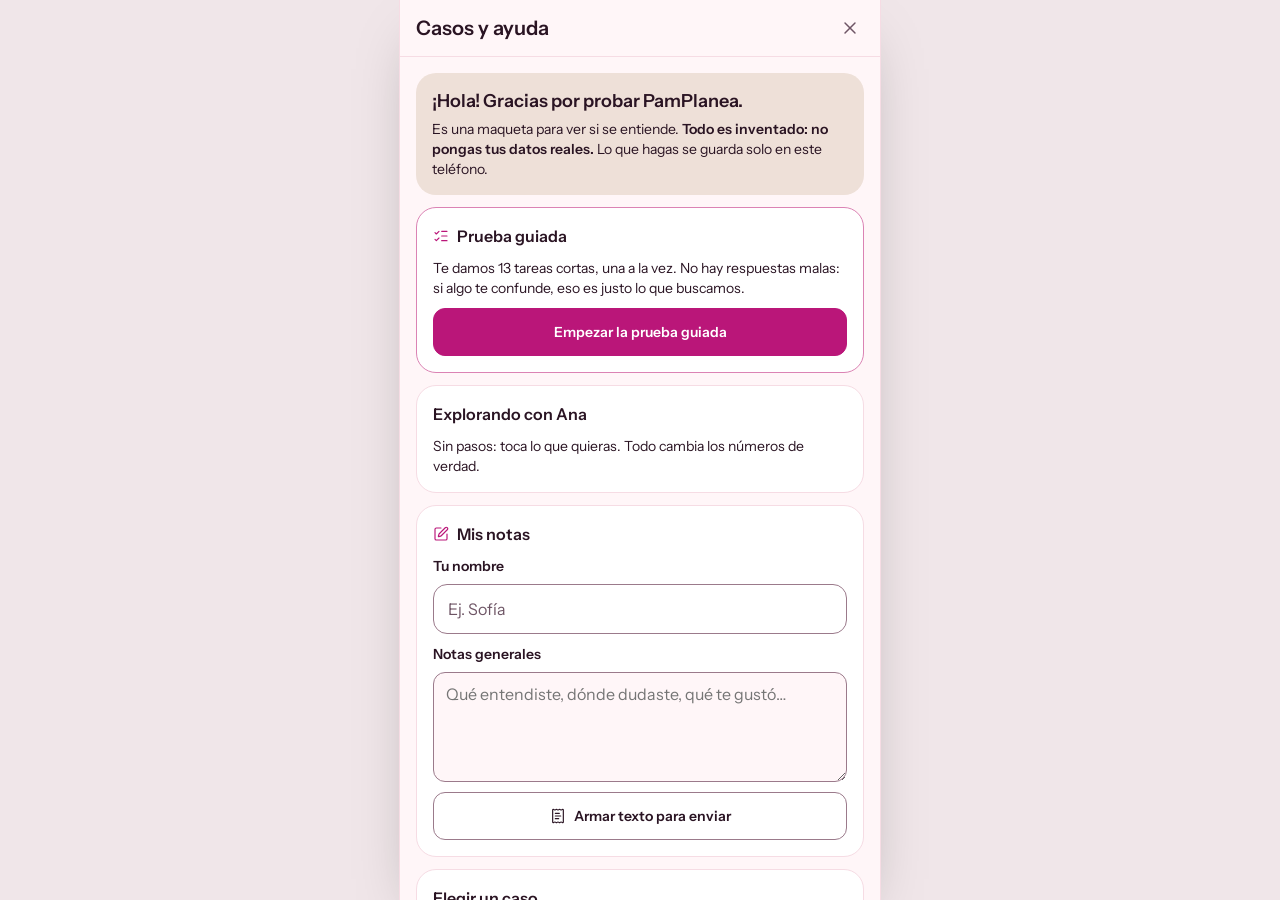
==== telefono.html @ 1e70cd97 "feat: installable PWA with offline cache and update notice - Manifest (relative start_url/scope for " ====
<!doctype html>
<html lang="es" data-palette="serena" data-mode="light">
    <head>
        <meta charset="utf-8" />
        <meta name="viewport" content="width=device-width, initial-scale=1, viewport-fit=cover, interactive-widget=resizes-content" />
        <meta name="color-scheme" content="light dark" />
        <meta name="robots" content="noindex" />
        <title>PamPlanea · prototipo v2</title>
        <link rel="icon" href="recursos/icono.svg" type="image/svg+xml" />
        <script>
            // App instalable (PWA) solo servida por http(s): por file:// el navegador bloquea el manifest.
            if (/^https?:$/.test(location.protocol)) document.head.appendChild(Object.assign(document.createElement('link'), { rel: 'manifest', href: 'manifest.webmanifest' }));
        </script>
        <meta name="theme-color" content="#f7e9e4" />
        <link rel="apple-touch-icon" href="recursos/iconos/apple-touch-icon-180.png" />
        <meta name="apple-mobile-web-app-capable" content="yes" />
        <meta name="mobile-web-app-capable" content="yes" />
        <meta name="apple-mobile-web-app-title" content="PamPlanea" />
        <meta name="apple-mobile-web-app-status-bar-style" content="default" />
        <link rel="stylesheet" href="recursos/fuentes.css" />
        <link rel="stylesheet" href="recursos/tokens.css" />
        <link rel="stylesheet" href="prototipo.css" />
    </head>
    <body>
        <div id="app" class="app">
            <div class="sb" aria-hidden="true">
                <span class="sb-hora">9:41</span>
                <span class="sb-isla"></span>
                <span class="sb-ico">
                    <svg width="18" height="12" viewBox="0 0 18 12"><rect x="0" y="8" width="3" height="4" rx="1" /><rect x="5" y="5.5" width="3" height="6.5" rx="1" /><rect x="10" y="3" width="3" height="9" rx="1" /><rect x="15" y="0" width="3" height="12" rx="1" /></svg>
                    <svg width="16" height="12" viewBox="0 0 16 12"><path d="M8 2.2c2.3 0 4.4.9 6 2.4l1.2-1.3C13.3 1.5 10.8.4 8 .4S2.7 1.5.8 3.3L2 4.6c1.6-1.5 3.7-2.4 6-2.4Zm0 3.6c1.3 0 2.5.5 3.4 1.3l1.2-1.3C11.4 4.7 9.8 4 8 4s-3.4.7-4.6 1.8l1.2 1.3C5.5 6.3 6.7 5.8 8 5.8Zm0 3.5c-.6 0-1.1.2-1.5.6L8 11.6l1.5-1.7c-.4-.4-.9-.6-1.5-.6Z" /></svg>
                    <svg width="27" height="13" viewBox="0 0 27 13"><rect x=".5" y=".5" width="22" height="12" rx="3.5" fill="none" stroke="currentColor" opacity=".4" /><rect x="2" y="2" width="17" height="9" rx="2" /><path d="M24 4.5v4c.8-.3 1.4-1.1 1.4-2s-.6-1.7-1.4-2Z" opacity=".4" /></svg>
                </span>
            </div>
            <div id="aviso-proto" class="aviso-proto" role="note">Prototipo de prueba · no pongas tus datos reales</div>
            <div id="tarea-bar" class="tarea-bar" hidden></div>
            <main id="vista" class="vista"><div id="pantalla"></div></main>
            <nav id="nav" class="nav" aria-label="Principal"></nav>
            <div id="capa-banner" class="capa-banner"></div>
            <div id="capa-hoja"></div>
            <div id="capa-toast" class="capa-toast" role="status" aria-live="polite"></div>
            <div id="capa-ayuda" class="capa-ayuda"></div>
            <div class="home-ind" aria-hidden="true"></div>
        </div>
        <script src="recursos/arte.js"></script>
        <script src="datos.js"></script>
        <script src="motor.js"></script>
        <script src="app.js"></script>
        <script src="hojas.js"></script>
        <script src="casos.js"></script>
        <script src="arranque.js"></script>
        <script src="ayuda.js"></script>
    </body>
</html>
---- recursos/fuentes.css ----
/* Instrument Sans (SIL OFL 1.1). Incrustada en base64 para abrir con doble clic. */
@font-face{font-family:'Instrument Sans';font-style:normal;font-weight:400;font-display:block;src:url([data-uri]) format('woff2')}
@font-face{font-family:'Instrument Sans';font-style:normal;font-weight:500;font-display:block;src:url([data-uri]) format('woff2')}
@font-face{font-family:'Instrument Sans';font-style:normal;font-weight:600;font-display:block;src:url([data-uri]) format('woff2')}
---- recursos/tokens.css ----
/* Copiado de resources/css/app.css (solo lectura) por herramientas/generar-recursos.mjs. */
:root {
    --font-sans:
        Instrument Sans, ui-sans-serif, system-ui, sans-serif,
        'Apple Color Emoji', 'Segoe UI Emoji', 'Segoe UI Symbol',
        'Noto Color Emoji';

    --color-brand: #ba1679;
    --color-primary: #ba1679;
    --color-focus: #ba1679;
    --color-control-border: #9b7a8b;
    --color-primary-fg: #ffffff;
    --color-button-primary-hover: #9f1268;
    --color-button-primary-active: #860f57;
    --color-button-danger-hover: #a91f28;
    --color-button-danger-active: #8e1a22;
    --color-button-danger-fg: #ffffff;
    --color-accent: #ff8a5c;
    --color-surface: #fff6f8;
    --color-surface-2: #ffffff;
    --color-text: #2a1423;
    --color-text-muted: #6e5565;
    --color-border: #f6dce4;
    --color-success: #0b7748;
    --color-danger: #c5242f;

    /* Fixed type scale 32/24/20/16/14/12 (03 §17.3). */
    
    
    --radius-card: 1.25rem;
}
:root {
    color-scheme: light;

    /* The cover of a savings fund (03 §19.7.1): its three colours, its text and the
       eight tones of its drawing. Every one of them holds the text at 4.5:1 or more. */
    --cover-1: #ffd3b8;
    --cover-2: #ffb3c7;
    --cover-3: #f7a8e0;
    --cover-fg: #2a1423;
    --cover-far: #ffdde8;
    --cover-mid: #ff9dbd;
    --cover-near: #f2709f;
    --cover-ink: #e0568f;
    --cover-disc: #fff3c4;
    --cover-acc: #ff8a5c;
    --cover-acc2: #c9a0f5;
    --cover-lite: #ffffff;

    /* The cover of Inicio (03 §19.7.2): its three colours, its text and the four tones
       of its pattern. Every one of them holds white text at 4.5:1 or more. */
    --home-1: #8e0e66;
    --home-2: #b4157a;
    --home-3: #c02a5a;
    --home-fg: #ffffff;
    --home-far: #c9367e;
    --home-mid: #7a0c58;
    --home-near: #5e0a47;
    --home-lite: #cc3a5e;
    --art-main: #ba1679;
    --art-deep: #9f1268;
    --art-soft: #f1d0e4;
    --art-wash: #ffe9f1;
    --art-acc: #ff8a5c;
    --art-acc2: #b892f0;
    --art-lite: #ffffff;

    --app-motion-ease: cubic-bezier(0.2, 0.75, 0.25, 1);
    --app-shadow-card:
        0 1px 2px color-mix(in srgb, var(--color-text) 4%, transparent),
        0 10px 24px -18px color-mix(in srgb, var(--color-text) 18%, transparent);
    --app-shadow-overlay: 0 16px 48px -12px
        color-mix(in srgb, var(--color-text) 22%, transparent);
    --app-tint-active: color-mix(
        in srgb,
        var(--color-primary) 12%,
        var(--color-surface)
    );
    /* The one fill of a disabled button, whatever its variant (03 §11.1). */
    --app-button-disabled: color-mix(
        in srgb,
        var(--color-text) 12%,
        var(--color-surface-2)
    );

    /* Own palette for a card's colour (03 §18.1): no brand hues, no green or red. */
    --card-1: #7a4b6e;
    --card-2: #2b6470;
    --card-3: #4b4f8c;
    --card-4: #7a5a1c;
    --card-5: #4a5058;
    --card-6: #7b4f35;
    --card-fg: #ffffff;

    /* Category tones (03 §19.7, rules 7 and 8), the same in Serena and Ancla: one value for
       text and stroke over the tint, one for fills (dot, bar, chart). Light. */
    --tone-share: 16%;
    --tone-ambar: #92400e;
    --tone-ambar-fill: #d67506;
    --tone-naranja: #9a3412;
    --tone-naranja-fill: #ea580c;
    --tone-mostaza: #854d0e;
    --tone-mostaza-fill: #a16207;
    --tone-cian: #155e75;
    --tone-cian-fill: #0891b2;
    --tone-celeste: #0369a1;
    --tone-celeste-fill: #0284c7;
    --tone-azul: #1d4ed8;
    --tone-azul-fill: #2563eb;
    --tone-indigo: #4338ca;
    --tone-indigo-fill: #4f46e5;
    --tone-violeta: #6d28d9;
    --tone-violeta-fill: #7c3aed;
    --tone-fucsia: #a21caf;
    --tone-fucsia-fill: #c026d3;
    --tone-rosa: #ba185b;
    --tone-rosa-fill: #db2777;
    --tone-cafe: #6b3410;
    --tone-cafe-fill: #92400e;
    --tone-pizarra: #475569;
    --tone-pizarra-fill: #64748b;
}

:root[data-palette='ancla'] {
    /* The cover of a savings fund. */
    --cover-1: #bfd8ff;
    --cover-2: #b5e6f5;
    --cover-3: #c9d4ff;
    --cover-fg: #0d1b33;
    --cover-far: #dcebff;
    --cover-mid: #7fb2fa;
    --cover-near: #5b95f0;
    --cover-ink: #4c86e8;
    --cover-disc: #fff3c4;
    --cover-acc: #2cc5de;
    --cover-acc2: #ffb48a;
    --cover-lite: #ffffff;
    /* The cover of Inicio. */
    --home-1: #1a3bc2;
    --home-2: #1e54d4;
    --home-3: #0b6788;
    --home-fg: #ffffff;
    --home-far: #2a6fd6;
    --home-mid: #14309e;
    --home-near: #0f2478;
    --home-lite: #0e7c96;
    --art-main: #1f55e0;
    --art-deep: #1946bd;
    --art-soft: #d2ddf9;
    --art-wash: #e6efff;
    --art-acc: #06b6d4;
    --art-acc2: #ff9e6b;
    --art-lite: #ffffff;
    --color-brand: #1f55e0;
    --color-primary: #1f55e0;
    --color-focus: #1f55e0;
    --color-control-border: #71829e;
    --color-primary-fg: #ffffff;
    --color-button-primary-hover: #1946bd;
    --color-button-primary-active: #153b9f;
    --color-button-danger-hover: #a91f28;
    --color-button-danger-active: #8e1a22;
    --color-accent: #06b6d4;
    --color-surface: #f3f7fe;
    --color-surface-2: #ffffff;
    --color-text: #0d1b33;
    --color-text-muted: #4a5a75;
    --color-border: #d9e4f5;
    --color-success: #0b7748;
    --color-danger: #c5242f;
    --color-button-danger-fg: #ffffff;
}

:root[data-mode='dark'] {
    color-scheme: dark;

    --color-primary-fg: #2b0a1c;
    --color-surface: #170e14;
    --color-surface-2: #22151d;
    --color-text: #fbeff4;
    --color-text-muted: #cdb4c2;
    --color-control-border: #9a7c8c;
    --color-border: #3b2733;
    --color-success: #4ade94;
    --color-danger: #ff8b85;
    --color-button-danger-hover: #f3a39d;
    --color-button-danger-active: #f7b4af;
    --color-button-danger-fg: #2b0a1c;

    --card-1: #d3a0c4;
    --card-2: #7fbac6;
    --card-3: #a6a9e0;
    --card-4: #d4ae6a;
    --card-5: #aeb4bb;
    --card-6: #d2a081;
    --card-fg: #15171a;

    /* Category tones (03 §19.7, rules 7 and 8), the same in Serena and Ancla: one value for
       text and stroke over the tint, one for fills (dot, bar, chart). Dark. */
    --tone-share: 24%;
    --tone-ambar: #fcd34d;
    --tone-ambar-fill: #fbbf24;
    --tone-naranja: #fdba74;
    --tone-naranja-fill: #fb923c;
    --tone-mostaza: #fde047;
    --tone-mostaza-fill: #facc15;
    --tone-cian: #67e8f9;
    --tone-cian-fill: #22d3ee;
    --tone-celeste: #7dd3fc;
    --tone-celeste-fill: #38bdf8;
    --tone-azul: #93c5fd;
    --tone-azul-fill: #60a5fa;
    --tone-indigo: #a5b4fc;
    --tone-indigo-fill: #818cf8;
    --tone-violeta: #c4b5fd;
    --tone-violeta-fill: #a78bfa;
    --tone-fucsia: #f0abfc;
    --tone-fucsia-fill: #e879f9;
    --tone-rosa: #f9a8d4;
    --tone-rosa-fill: #f472b6;
    --tone-cafe: #e0b98f;
    --tone-cafe-fill: #d4a373;
    --tone-pizarra: #cbd5e1;
    --tone-pizarra-fill: #94a3b8;
}

:root[data-palette='serena'][data-mode='dark'] {
    /* The cover of a savings fund. */
    --cover-1: #6b2a3f;
    --cover-2: #7a2f5c;
    --cover-3: #5b2a6e;
    --cover-fg: #ffffff;
    --cover-far: #a63c78;
    --cover-mid: #5e1d52;
    --cover-near: #3d123a;
    --cover-ink: #260b24;
    --cover-disc: #cc3d6b;
    --cover-acc: #c2410c;
    --cover-acc2: #7a3fc0;
    --cover-lite: #be4a80;
    /* The cover of Inicio. */
    --home-1: #7a0f5a;
    --home-2: #a3176d;
    --home-3: #a82c56;
    --home-fg: #ffffff;
    --home-far: #bf3478;
    --home-mid: #650c4b;
    --home-near: #4a0937;
    --home-lite: #c43a5e;
    --art-main: #ff7db8;
    --art-deep: #ab557d;
    --art-soft: #64344c;
    --art-wash: #2e1826;
    --art-acc: #ffa27a;
    --art-acc2: #b79cf2;
    --art-lite: #22151d;
    --color-brand: #ff7db8;
    --color-primary: #ff7db8;
    --color-focus: #ff7db8;
    --color-button-primary-hover: #ff9bc8;
    --color-button-primary-active: #ffb1d4;
    --color-accent: #ffa27a;
    --color-control-border: #9a7c8c;
    --color-primary-fg: #2b0a1c;
    --color-button-danger-hover: #ffa09b;
    --color-button-danger-active: #ffb5b1;
    --color-button-danger-fg: #2b0a1c;
    --color-surface: #170e14;
    --color-surface-2: #22151d;
    --color-text: #fbeff4;
    --color-text-muted: #cdb4c2;
    --color-border: #3b2733;
    --color-success: #4ade94;
    --color-danger: #ff8b85;
}

:root[data-palette='ancla'][data-mode='dark'] {
    /* The cover of a savings fund. */
    --cover-1: #1f3a7a;
    --cover-2: #1b5273;
    --cover-3: #2b3585;
    --cover-fg: #ffffff;
    --cover-far: #2f58b8;
    --cover-mid: #16306e;
    --cover-near: #0f2152;
    --cover-ink: #0a1638;
    --cover-disc: #2a74cc;
    --cover-acc: #0e7c96;
    --cover-acc2: #b4530f;
    --cover-lite: #3672c8;
    /* The cover of Inicio. */
    --home-1: #142e99;
    --home-2: #1a4ab8;
    --home-3: #0a5f7d;
    --home-fg: #ffffff;
    --home-far: #2a66c4;
    --home-mid: #10267f;
    --home-near: #0b1a5c;
    --home-lite: #0c708a;
    --art-main: #7aa5ff;
    --art-deep: #5371ae;
    --art-soft: #32446a;
    --art-wash: #141f38;
    --art-acc: #4dd8ee;
    --art-acc2: #ffb48a;
    --art-lite: #131b2a;
    --color-brand: #7aa5ff;
    --color-primary: #7aa5ff;
    --color-focus: #7aa5ff;
    --color-button-primary-hover: #9bbbff;
    --color-button-primary-active: #b1caff;
    --color-accent: #4dd8ee;
    --color-control-border: #7386a6;
    --color-primary-fg: #081433;
    --color-button-danger-hover: #ffa09b;
    --color-button-danger-active: #ffb5b1;
    --color-button-danger-fg: #081433;
    --color-surface: #0b111d;
    --color-surface-2: #131b2a;
    --color-text: #eef3fc;
    --color-text-muted: #aebbd0;
    --color-border: #25324a;
    --color-success: #4ade94;
    --color-danger: #ff8b85;
}

/* Reglas de componentes reales de la app que este prototipo reutiliza. */
.app-button:disabled:not(.app-color-button, .app-button--card),
.app-button[aria-disabled='true'],
.app-ghost-button:disabled,
.app-ghost-button[aria-disabled='true'],
.app-menu [aria-disabled='true'] .app-menu-action,
fieldset:disabled .app-segment {
    --button-bg: var(--app-button-disabled) !important;
    --button-fg: var(--color-text-muted) !important;
    --button-border: var(--app-button-disabled) !important;

    background-color: var(--button-bg) !important;
    color: var(--button-fg) !important;
    border-color: var(--button-border) !important;
    box-shadow: none;
    cursor: not-allowed;
    opacity: 1 !important;
}

.app-card > .transaction-list-item:first-child {
    border-top-left-radius: calc(var(--radius-card) - 1px);
    border-top-right-radius: calc(var(--radius-card) - 1px);
}

.app-card > .transaction-list-item:last-child {
    border-bottom-right-radius: calc(var(--radius-card) - 1px);
    border-bottom-left-radius: calc(var(--radius-card) - 1px);
}

.app-ghost-button {
    display: inline-flex;
    min-width: 44px;
    min-height: 44px;
    align-items: center;
    justify-content: center;
    border-radius: var(--radius-xl);
    background-color: transparent;
    color: var(--color-text-muted);
}

.app-ghost-button:hover:not(:disabled),
.app-ghost-button[aria-pressed='true'],
.app-shell-account[aria-expanded='true'] {
    background-color: color-mix(in srgb, var(--color-text) 7%, transparent);
    color: var(--color-text);
}

.app-ghost-button:active:not(:disabled) {
    background-color: color-mix(in srgb, var(--color-text) 11%, transparent);
}

.app-ghost-button--danger,
.app-ghost-button--danger:hover:not(:disabled) {
    color: var(--color-danger);
}

.app-ghost-button--accent,
.app-ghost-button--accent:hover:not(:disabled) {
    color: var(--color-primary);
}

.app-card {
    border: 1px solid var(--color-border);
    border-radius: var(--radius-card);
    background-color: var(--color-surface-2);
    box-shadow: var(--app-shadow-card);
}

.transactions-day > .app-card {
    overflow: hidden;
}

.app-tabs {
    display: grid;
    grid-template-columns: repeat(2, minmax(0, 1fr));
    gap: 4px;
    border-radius: 1rem;
    background-color: color-mix(in srgb, var(--color-text) 6%, transparent);
    padding: 4px;
}

@media (width >= 640px) {
    .app-tabs {
        display: inline-grid;
    }
}

.app-tab {
    display: inline-flex;
    min-height: 44px;
    align-items: center;
    justify-content: center;
    gap: 0.5rem;
    border-radius: var(--radius-xl);
    padding-inline: 1rem;
    color: var(--color-text-muted);
    font-size: 0.875rem;
    font-weight: 500;
    line-height: 1.25rem;
}

.app-tab[aria-selected='true'],
.app-tab[aria-pressed='true'] {
    background-color: var(--color-surface-2);
    box-shadow: inset 0 0 0 1px var(--color-control-border);
    color: var(--color-text);
    font-weight: 600;
}

.app-tab-count {
    font-size: 0.75rem;
    font-variant-numeric: tabular-nums;
    font-weight: 500;
}

:where(
    .app-button:not(.app-button--card),
    .app-ghost-button,
    .app-choice,
    .app-dialog-close,
    .app-menu-action,
    .app-shell-nav-link,
    .app-shell-mobile-link,
    .app-shell-mobile-register,
    .theme-palette-choice,
    .theme-mode-choice
) {
    touch-action: manipulation;
    
    transition:
        transform 180ms var(--app-motion-ease),
        opacity 180ms var(--app-motion-ease);
}

:where(
        .app-button:not(.app-button--card),
        .app-ghost-button,
        .app-choice,
        .app-dialog-close,
        .app-menu-action,
        .app-shell-nav-link,
        .app-shell-mobile-link,
        .app-shell-mobile-register,
        .theme-palette-choice,
        .theme-mode-choice
    ):active:not(:disabled) {
    transform: scale(0.97);
}

@media (prefers-reduced-motion: reduce) {
    .app-shell-sidebar::before,
    .app-shell-label,
    .app-shell-active-indicator,
    .app-shell-mobile-nav,
    .app-shell-mobile-indicator,
    .app-overlay-motion,
    .app-dialog,
    .app-dialog-mask,
    .app-shell-more-mask,
    .app-menu,
    .app-shell-more,
    .app-form-popover,
    .transaction-list-item,
    :where(
        .app-button:not(.app-button--card),
        .app-ghost-button,
        .app-choice,
        .app-dialog-close,
        .app-menu-action,
        .app-shell-nav-link,
        .app-shell-mobile-link,
        .app-shell-mobile-register,
        .theme-palette-choice,
        .theme-mode-choice
    ) {
        transition: none !important;
        animation: none !important;
    }
    :where(
        .app-button:not(.app-button--card),
        .app-ghost-button,
        .app-choice,
        .app-dialog-close,
        .app-menu-action,
        .app-shell-nav-link,
        .app-shell-mobile-link,
        .app-shell-mobile-register,
        .theme-palette-choice,
        .theme-mode-choice
    ):is(:hover, :active),
    .transaction-list-item {
        transform: none !important;
    }
    .app-dialog,
    .app-menu,
    .app-shell-more,
    .app-form-popover {
        transform: none !important;
        opacity: 1 !important;
    }
}

.app-header-action,
.app-main-action {
    min-height: 48px;
}

@media (prefers-reduced-motion: no-preference) {
    .app-save-check {
        animation: app-save-check 200ms var(--app-motion-ease) both;
    }
}

@keyframes app-save-check {
    from {
        opacity: 0;
        transform: scale(0.6);
    }
    to {
        opacity: 1;
        transform: none;
    }
}

.app-illustration {
    display: block;
    flex-shrink: 0;
    width: 10rem;
    height: 7.5rem;
}

.app-illustration--large {
    width: 12.5rem;
    height: 9.375rem;
}

.app-illustration--small {
    width: 7.5rem;
    height: 5.625rem;
}

.app-illustration--mini {
    width: 4.5rem;
    height: 3.375rem;
}

@media (width >= 768px) {
    .app-illustration {
        width: 12.5rem;
        height: 9.375rem;
    }
    .app-illustration--large {
        width: 15rem;
        height: 11.25rem;
    }
    .app-illustration--small {
        width: 10rem;
        height: 7.5rem;
    }
    .app-illustration--mini {
        width: 6rem;
        height: 4.5rem;
    }
}

@media (height < 640px) {
    
    .app-illustration,
    .app-illustration--large,
    .app-illustration--small {
        width: 7.5rem;
        height: 5.625rem;
    }
    
    .app-empty-state[role='alert'] .app-illustration {
        display: none;
    }
    .app-illustration--mini {
        width: 4.5rem;
        height: 3.375rem;
    }
}

@media (width < 768px) {
    .app-empty-state:has(> [data-illustration='cuentas']),
    .app-empty-state:has(> [data-illustration='ahorros']) {
        padding-block: 2rem;
    }
    .app-empty-state .app-illustration[data-illustration='cuentas'],
    .app-empty-state .app-illustration[data-illustration='ahorros'] {
        width: 6rem;
        height: 4.5rem;
    }
}

.app-illustration [data-art-motion] {
    transform-box: fill-box;
    transform-origin: center;
}

@media (prefers-reduced-motion: no-preference) {
    .app-illustration--entering [data-art-motion='rise'] {
        animation: app-art-rise 1.4s var(--app-motion-ease) both;
    }
    .app-illustration--entering [data-art-motion='pop'] {
        animation: app-art-pop 0.5s var(--app-motion-ease) 1.1s both;
    }
    .app-illustration--entering [data-art-motion='drop'] {
        animation: app-art-drop 0.9s cubic-bezier(0.4, 0, 0.7, 0.4) 0.5s both;
    }
}

.app-home-pattern {
    position: relative;
    isolation: isolate;
    overflow: hidden;
    background: linear-gradient(
        120deg,
        var(--home-1),
        var(--home-2) 55%,
        var(--home-3)
    );
    color: var(--home-fg);
}

.app-home-pattern-art {
    position: absolute;
    inset: 0;
    z-index: -1;
    width: 100%;
    height: 100%;
    pointer-events: none;
}

.app-home-pattern [data-home-tone='far'] {
    --home-tone: var(--home-far);
}

.app-home-pattern [data-home-tone='mid'] {
    --home-tone: var(--home-mid);
}

.app-home-pattern [data-home-tone='near'] {
    --home-tone: var(--home-near);
}

.app-home-pattern [data-home-tone='lite'] {
    --home-tone: var(--home-lite);
}

.app-home-pattern [data-home-tone] {
    fill: var(--home-tone);
}

.app-home-pattern path[data-home-tone] {
    fill: none;
    stroke: var(--home-tone);
    stroke-width: 3;
    stroke-linecap: round;
}

@media (prefers-reduced-motion: no-preference) {
    .app-enter {
        animation: app-enter 280ms var(--app-motion-ease)
            var(--app-enter-delay, 0ms) both;
    }
    .app-goal-bar--entering {
        animation: app-goal-grow 600ms var(--app-motion-ease) both;
    }
}

.app-goal-bar {
    transform-origin: left center;
}

@keyframes app-enter {
    from {
        opacity: 0;
        transform: translateY(8px);
    }

    to {
        opacity: 1;
        transform: none;
    }
}

@keyframes app-goal-grow {
    from {
        transform: scaleX(0);
    }

    to {
        transform: none;
    }
}

@media (prefers-reduced-motion: no-preference) {
    .app-home-pattern-art--entering {
        animation: app-home-pattern-in 280ms var(--app-motion-ease) both;
    }
}

@keyframes app-home-pattern-in {
    from {
        opacity: 0;
        transform: translateY(8px);
    }

    to {
        opacity: 1;
        transform: none;
    }
}

.app-home-pattern .app-home-pattern-muted {
    color: var(--home-fg);
}

.app-home-pattern-action,
.app-cover-action {
    position: absolute;
    top: 0.5rem;
    right: 0.5rem;
    display: inline-flex;
    width: 2.75rem;
    height: 2.75rem;
    align-items: center;
    justify-content: center;
    border-radius: var(--radius-xl);
    color: var(--home-fg);
}

.app-home-pattern-action:hover {
    background-color: color-mix(in srgb, var(--home-fg) 14%, transparent);
}

.app-cover-action {
    color: var(--cover-fg);
}

.app-cover-action:hover {
    background-color: color-mix(in srgb, var(--cover-fg) 14%, transparent);
}

.app-home-pattern :focus-visible {
    outline-color: var(--home-fg);
}

.app-cover {
    position: relative;
    isolation: isolate;
    overflow: hidden;
    background: linear-gradient(
        120deg,
        var(--cover-1),
        var(--cover-2) 55%,
        var(--cover-3)
    );
    color: var(--cover-fg);
}

.app-cover-art {
    position: absolute;
    inset: 0;
    z-index: -1;
    width: 100%;
    height: 100%;
    pointer-events: none;
}

.app-cover-art [data-cover-motion] {
    transform-box: fill-box;
    transform-origin: center;
}

.app-cover-art [data-cover-motion='swing'] {
    transform-origin: center top;
}

.app-cover-art [data-cover-motion='grow'] {
    transform-origin: center bottom;
}

@media (prefers-reduced-motion: no-preference) {
    .app-cover-art--entering [data-cover-motion='rise'] {
        animation: app-cover-rise 1.4s var(--app-motion-ease) both;
    }
    .app-cover-art--entering [data-cover-motion='drift'] {
        animation: app-cover-drift 2.2s var(--app-motion-ease) 0.2s both;
    }
    .app-cover-art--entering [data-cover-motion='pop'] {
        animation: app-cover-pop 0.5s var(--app-motion-ease) 1.1s both;
    }
    .app-cover-art--entering [data-cover-motion='drop'] {
        animation: app-cover-drop 0.9s cubic-bezier(0.4, 0, 0.7, 0.4) 0.5s both;
    }
    .app-cover-art--entering [data-cover-motion='fly'] {
        animation: app-cover-fly 2.4s var(--app-motion-ease) both;
    }
    .app-cover-art--entering [data-cover-motion='drive'] {
        animation: app-cover-drive 2s var(--app-motion-ease) both;
    }
    .app-cover-art--entering [data-cover-motion='float'] {
        animation: app-cover-float 1.8s var(--app-motion-ease) both;
    }
    .app-cover-art--entering [data-cover-motion='swing'] {
        animation: app-cover-swing 1.6s var(--app-motion-ease) both;
    }
    .app-cover-art--entering [data-cover-motion='grow'] {
        animation: app-cover-grow 1.4s var(--app-motion-ease) both;
    }
}

@keyframes app-cover-rise {
    from {
        opacity: 0;
        transform: translateY(18px);
    }

    to {
        opacity: 1;
        transform: none;
    }
}

@keyframes app-cover-drift {
    from {
        opacity: 0;
        transform: translateX(-28px);
    }

    to {
        opacity: 1;
        transform: none;
    }
}

@keyframes app-cover-pop {
    from {
        opacity: 0;
        transform: scale(0.6);
    }

    to {
        opacity: 1;
        transform: none;
    }
}

@keyframes app-cover-drop {
    from {
        opacity: 0;
        transform: translateY(-24px);
    }

    to {
        opacity: 1;
        transform: none;
    }
}

@keyframes app-cover-fly {
    from {
        opacity: 0;
        transform: translate(-64px, 16px);
    }

    to {
        opacity: 1;
        transform: none;
    }
}

@keyframes app-cover-drive {
    from {
        transform: translateX(-46px);
    }

    to {
        transform: none;
    }
}

@keyframes app-cover-float {
    from {
        transform: translateY(10px);
    }

    to {
        transform: none;
    }
}

@keyframes app-cover-swing {
    from {
        transform: rotate(-7deg);
    }

    to {
        transform: none;
    }
}

@keyframes app-cover-grow {
    from {
        transform: scale(0.5);
    }

    to {
        transform: none;
    }
}

.app-cover .app-cover-muted {
    color: var(--cover-fg);
}

.app-cover :focus-visible {
    outline-color: var(--cover-fg);
}

.app-cover--crop {
    width: 4rem;
    height: 4rem;
    flex-shrink: 0;
    border-radius: 0.875rem;
    background: linear-gradient(
        135deg,
        var(--cover-1),
        var(--cover-2) 55%,
        var(--cover-3)
    );
}

.app-cover--crop.app-cover--small {
    width: 3rem;
    height: 3rem;
    border-radius: 0.75rem;
}

.app-cover--crop.app-cover--tiny {
    width: 2rem;
    height: 2rem;
    border-radius: 0.5rem;
}

.savings-place > .app-cover-action {
    z-index: 1;
}

.app-cover--place {
    border-radius: 0.875rem;
    background: none;
}

.account-main-actions .app-main-action {
    padding-block: 0;
    padding-inline: 1rem;
    font-size: var(--text-sm);
    line-height: var(--text-sm--line-height);
}

@media (width < 640px) {
    .account-main-actions .app-main-action:not(.bg-primary) {
        padding-inline: 0.75rem;
    }
}

.account-place-summary .app-ghost-button--accent,
.account-place-summary .app-ghost-button--accent:hover:not(:disabled) {
    color: var(--cover-fg);
}
---- prototipo.css ----
/* Producto v2 · prototipo de teléfono. Usa los tokens reales de PamPlanea (recursos/tokens.css):
   Serena/Ancla en claro y oscuro, Instrument Sans, tonos de portada. Áreas táctiles de 44 px y
   48 px en las acciones principales; foco visible; sin movimiento con «reducir movimiento». */

/* ------------------------------------------------------------------ base */
*,
*::before,
*::after {
    box-sizing: border-box;
}
html {
    --safe-top: 47px;
    --safe-bottom: 34px;
    --nav-h: 80px;
    --radius-xl: 0.75rem;
    --p-hover: color-mix(in srgb, var(--color-text) 6%, transparent);
    height: 100%;
    background: var(--color-surface);
    color-scheme: light;
    font-family: var(--font-sans);
    -webkit-text-size-adjust: 100%;
}
html[data-mode='dark'] {
    color-scheme: dark;
}
body {
    height: 100%;
    margin: 0;
    overflow: hidden;
    background: var(--color-surface);
    color: var(--color-text);
    font-size: 16px;
    line-height: 24px;
    -webkit-tap-highlight-color: transparent;
}
button,
input {
    font: inherit;
    color: inherit;
}
button {
    margin: 0;
    padding: 0;
    border: 0;
    background: none;
    cursor: pointer;
    text-align: inherit;
}
button:disabled,
[aria-disabled='true'] {
    cursor: not-allowed;
}
h1,
h2,
h3,
p,
ul,
ol {
    margin: 0;
    padding: 0;
}
ul,
ol {
    list-style: none;
}
img,
svg {
    display: block;
}
:focus-visible {
    outline: 2px solid var(--color-focus);
    outline-offset: 2px;
}
[tabindex='-1']:focus {
    outline: none;
}
::selection {
    background: var(--color-primary);
    color: var(--color-primary-fg);
}
.sr-only {
    position: absolute;
    width: 1px;
    height: 1px;
    margin: -1px;
    padding: 0;
    overflow: hidden;
    clip: rect(0 0 0 0);
    white-space: nowrap;
    border: 0;
}
.ico {
    width: 20px;
    height: 20px;
    flex-shrink: 0;
}
.ico-s {
    width: 16px;
    height: 16px;
}
.ico-xs {
    width: 14px;
    height: 14px;
}
img.emo-img {
    display: inline-block;
    flex-shrink: 0;
    vertical-align: -0.2em;
}

/* ------------------------------------------------------------------ teléfono */
.app {
    position: relative;
    height: 100%;
    overflow: hidden;
    background: var(--color-surface);
}
.sb {
    position: absolute;
    inset: 0 0 auto;
    z-index: 40;
    display: flex;
    height: var(--safe-top);
    align-items: center;
    justify-content: space-between;
    padding: 4px 26px 0 36px;
    background: var(--color-surface);
    color: var(--color-text);
    font-size: 15px;
    font-weight: 600;
    letter-spacing: -0.01em;
}
.sb-isla {
    position: absolute;
    top: 11px;
    left: calc(50% - 61px);
    width: 122px;
    height: 34px;
    border-radius: 20px;
    background: #121012;
}
.sb-ico {
    display: flex;
    align-items: center;
    gap: 6px;
}
.sb-ico svg {
    fill: currentColor;
}
.vista {
    position: absolute;
    inset: var(--safe-top) 0 0;
    overflow-x: hidden;
    overflow-y: auto;
    overscroll-behavior: contain;
    scrollbar-width: none;
}
.vista::-webkit-scrollbar {
    display: none;
}
.home-ind {
    position: absolute;
    bottom: 8px;
    left: calc(50% - 67px);
    z-index: 200;
    width: 134px;
    height: 5px;
    border-radius: 3px;
    background: var(--color-text);
    pointer-events: none;
}

/* ------------------------------------------------------------------ barra inferior */
.nav {
    position: absolute;
    inset: auto 0 0;
    z-index: 30;
    display: grid;
    grid-template-columns: repeat(5, minmax(0, 1fr));
    height: calc(var(--nav-h) + var(--safe-bottom));
    padding: 8px 4px var(--safe-bottom);
    border-top: 1px solid var(--color-border);
    background: color-mix(in srgb, var(--color-surface-2) 82%, transparent);
    -webkit-backdrop-filter: saturate(1.6) blur(18px);
    backdrop-filter: saturate(1.6) blur(18px);
    transition:
        transform 200ms var(--app-motion-ease),
        opacity 0s,
        visibility 0s;
}
.nav[hidden] {
    display: none;
}
.app.con-hoja .nav {
    transform: translateY(calc(100% + 24px));
    opacity: 0;
    visibility: hidden;
    transition-delay: 0s, 200ms, 200ms;
}
.nav-l,
.nav-mas {
    display: flex;
    min-width: 0;
    min-height: 64px;
    flex-direction: column;
    align-items: center;
    justify-content: center;
    gap: 4px;
    border-radius: var(--radius-xl);
    color: var(--color-text-muted);
    font-size: 11px;
    font-weight: 500;
    line-height: 16px;
    letter-spacing: -0.01em;
    touch-action: manipulation;
}
.nav-l:hover {
    color: var(--color-text);
}
.nav-i {
    display: flex;
    width: 52px;
    height: 30px;
    align-items: center;
    justify-content: center;
    border-radius: 999px;
    transition: background-color 180ms var(--app-motion-ease);
}
.nav-l[aria-current='page'] {
    color: var(--color-text);
    font-weight: 600;
}
.nav-l[aria-current='page'] .nav-i {
    background: var(--app-tint-active);
    color: var(--color-primary);
}
.nav-l:active .nav-i,
.nav-mas:active .nav-circ {
    transform: scale(0.94);
}
.nav-mas {
    justify-content: flex-start;
    margin-top: -22px;
    color: var(--color-text);
    font-weight: 600;
}
.nav-circ {
    display: flex;
    width: 58px;
    height: 58px;
    align-items: center;
    justify-content: center;
    border-radius: 999px;
    background: var(--color-primary);
    color: var(--color-primary-fg);
    box-shadow: 0 6px 16px -6px color-mix(in srgb, var(--color-primary) 55%, transparent);
    transition: transform 180ms var(--app-motion-ease);
}
.nav-mas:hover .nav-circ {
    background: var(--color-button-primary-hover);
}
.nav-circ .ico {
    width: 26px;
    height: 26px;
    stroke-width: 2.25;
}

/* ------------------------------------------------------------------ página */
.pg {
    display: grid;
    gap: 16px;
    padding: 4px 16px calc(var(--nav-h) + var(--safe-bottom) + 24px);
}
.app.sin-nav .pg {
    padding-bottom: calc(var(--safe-bottom) + 24px);
}
.pg-head {
    display: grid;
    gap: 2px;
    padding-top: 8px;
}
.pg-head-row {
    display: flex;
    align-items: center;
    justify-content: space-between;
    gap: 8px;
}
.h1 {
    display: flex;
    align-items: center;
    gap: 8px;
    font-size: 24px;
    font-weight: 600;
    line-height: 32px;
    text-wrap: balance;
}
.sub {
    color: var(--color-text-muted);
    font-size: 14px;
    line-height: 20px;
}
.sub strong {
    color: var(--color-text);
}
.paso {
    display: flex;
    align-items: center;
    gap: 6px;
    color: var(--color-primary);
    font-size: 12px;
    font-weight: 600;
    line-height: 16px;
}
.atras {
    display: inline-flex;
    min-height: 44px;
    align-items: center;
    gap: 2px;
    justify-self: start;
    margin: -4px 0 0 -10px;
    padding: 0 12px 0 4px;
    border-radius: var(--radius-xl);
    color: var(--color-primary);
    font-size: 16px;
    font-weight: 500;
}
.atras:hover,
.link:hover,
.icon-btn:hover,
.hoja-x:hover {
    background: var(--p-hover);
}
.txt {
    font-size: 14px;
    line-height: 20px;
}
.txt--card {
    padding: 0 16px 12px;
}
.centro {
    justify-self: center;
    text-align: center;
}
.vacio {
    padding: 4px 16px 16px;
    color: var(--color-text-muted);
    font-size: 14px;
    line-height: 20px;
}
.vacio .link {
    margin-left: -8px;
}
.vacio--ilus {
    display: grid;
    justify-items: center;
    gap: 4px;
    text-align: center;
}
.vacio-art {
    width: 140px;
    height: 105px;
}
.ilus-centro {
    display: flex;
    justify-content: center;
}
.ilus-centro svg {
    width: 200px;
    height: 150px;
}
.pila {
    display: grid;
    gap: 8px;
}
.opcional {
    color: var(--color-text-muted);
    font-weight: 500;
}

/* ------------------------------------------------------------------ Hoy */
.hoy-head {
    display: flex;
    align-items: center;
    gap: 12px;
    padding-top: 8px;
}
.hoy-saludo {
    display: grid;
    min-width: 0;
}
.avatar {
    display: inline-flex;
    width: 44px;
    height: 44px;
    flex-shrink: 0;
    align-items: center;
    justify-content: center;
    border: 1px solid color-mix(in srgb, var(--color-primary) 35%, transparent);
    border-radius: 999px;
    background: color-mix(in srgb, var(--color-primary) 12%, var(--color-surface-2));
    color: var(--color-primary);
    font-size: 18px;
    font-weight: 600;
}
button.avatar:hover {
    background: color-mix(in srgb, var(--color-primary) 18%, var(--color-surface-2));
}
.avatar--s {
    width: 40px;
    height: 40px;
    font-size: 16px;
}
.portada {
    border-radius: var(--radius-card);
    box-shadow: var(--app-shadow-card);
}
.portada-b {
    position: relative;
    display: grid;
    width: 100%;
    min-height: 200px;
    align-content: start;
    gap: 2px;
    padding: 18px 20px 16px;
    border-radius: inherit;
    color: var(--home-fg);
    text-align: left;
}
button.portada-b:active {
    transform: scale(0.99);
}
.portada-b:focus-visible {
    outline: 2px solid var(--home-fg);
    outline-offset: -5px;
}
.portada-b--quieta {
    min-height: 164px;
}
.portada-h {
    font-size: 14px;
    font-weight: 600;
    line-height: 20px;
}
.portada-l {
    margin-top: 14px;
    font-size: 16px;
    font-weight: 500;
    line-height: 24px;
}
.portada-n {
    font-size: 40px;
    font-variant-numeric: tabular-nums;
    font-weight: 600;
    line-height: 48px;
    letter-spacing: -0.01em;
}
.portada-s {
    font-size: 16px;
    font-weight: 500;
    line-height: 24px;
}
.portada-v {
    margin-top: 2px;
    font-size: 12px;
    font-weight: 500;
    line-height: 16px;
}
.portada-mas {
    display: inline-flex;
    align-items: center;
    gap: 2px;
    justify-self: start;
    margin-top: 10px;
    font-size: 14px;
    font-weight: 600;
    line-height: 20px;
    text-decoration: underline;
    text-underline-offset: 3px;
}
.card--aviso {
    display: grid;
    gap: 12px;
    padding: 16px;
}
.aviso-cab {
    display: flex;
    align-items: flex-start;
    gap: 12px;
}
.aviso-cab > div {
    display: grid;
    gap: 2px;
}
.mini-lista {
    display: grid;
    gap: 2px;
    padding-left: 20px;
    font-size: 14px;
    line-height: 20px;
    list-style: disc;
}

/* ------------------------------------------------------------------ tarjetas y filas */
.card {
    overflow: hidden;
    border: 1px solid var(--color-border);
    border-radius: var(--radius-card);
    background: var(--color-surface-2);
    box-shadow: var(--app-shadow-card);
}
.card-h {
    display: flex;
    min-height: 52px;
    align-items: center;
    justify-content: space-between;
    gap: 8px;
    padding: 8px 16px 4px;
}
.card-t {
    display: flex;
    align-items: center;
    gap: 6px;
    font-size: 16px;
    font-weight: 600;
    line-height: 24px;
}
.card-pie {
    display: flex;
    padding: 4px 16px 16px;
}
.card--futuro {
    border-style: dashed;
    border-color: var(--color-control-border);
    box-shadow: none;
}
.contador {
    color: var(--color-text-muted);
    font-size: 14px;
    font-variant-numeric: tabular-nums;
    font-weight: 600;
}
.pronto {
    display: inline-flex;
    align-items: center;
    padding: 2px 8px;
    border-radius: 999px;
    background: color-mix(in srgb, var(--color-primary) 12%, var(--color-surface-2));
    color: var(--color-primary);
    font-size: 12px;
    font-weight: 600;
    line-height: 16px;
}
.link {
    display: inline-flex;
    min-height: 44px;
    align-items: center;
    gap: 4px;
    margin-right: -8px;
    padding: 0 8px;
    border-radius: var(--radius-xl);
    color: var(--color-primary);
    font-size: 14px;
    font-weight: 600;
    line-height: 20px;
    white-space: nowrap;
}
.link--inline {
    min-height: 0;
    margin: 0;
    padding: 0;
    text-decoration: underline;
    text-underline-offset: 2px;
    white-space: normal;
}
.link--peligro {
    justify-self: start;
    margin-left: -8px;
    color: var(--color-danger);
}
.lista {
    display: block;
}
.fila {
    display: flex;
    align-items: center;
    gap: 4px;
    border-top: 1px solid var(--color-border);
    padding-right: 12px;
}
.lista.card > .fila:first-child {
    border-top: 0;
}
.fila-main {
    display: flex;
    min-width: 0;
    min-height: 64px;
    flex: 1;
    align-items: center;
    gap: 12px;
    padding: 10px 4px 10px 16px;
    border-radius: var(--radius-xl);
    text-align: left;
}
button.fila-main:hover {
    background: var(--p-hover);
}
button.fila-main:active {
    transform: scale(0.99);
}
.fila-main:focus-visible {
    outline-offset: -2px;
}
.fila-main--quieta {
    cursor: default;
}
.fila-txt {
    display: grid;
    min-width: 0;
    flex: 1;
    gap: 2px;
}
.fila-t {
    display: flex;
    align-items: center;
    flex-wrap: wrap;
    gap: 6px;
    font-size: 16px;
    font-weight: 500;
    line-height: 22px;
    overflow-wrap: anywhere;
}
.fila-s {
    display: flex;
    align-items: center;
    flex-wrap: wrap;
    gap: 4px;
    color: var(--color-text-muted);
    font-size: 12px;
    font-weight: 500;
    line-height: 16px;
    overflow-wrap: anywhere;
}
.fila-m {
    display: grid;
    flex-shrink: 0;
    justify-items: end;
    gap: 2px;
    text-align: right;
}
.fila--hecha .fila-t {
    color: var(--color-text-muted);
}
.monto {
    display: inline-flex;
    align-items: center;
    gap: 4px;
    font-size: 16px;
    font-variant-numeric: tabular-nums;
    font-weight: 600;
    line-height: 24px;
    white-space: nowrap;
}
.monto--ingreso {
    padding: 0 4px;
    border-radius: 6px;
    background: color-mix(in srgb, var(--color-success) 10%, transparent);
    color: var(--color-success);
}
.monto--neutro .ico {
    color: var(--color-text-muted);
}
.monto--esperado {
    color: var(--color-text-muted);
}
.emo {
    display: inline-flex;
    width: 40px;
    height: 40px;
    flex-shrink: 0;
    align-items: center;
    justify-content: center;
    border-radius: 12px;
    background: color-mix(in srgb, var(--color-primary) 9%, var(--color-surface-2));
}
.emo .emo-img {
    width: 24px;
    height: 24px;
}
.emo--ico {
    color: var(--color-primary);
}
.estado {
    display: inline-flex;
    align-items: center;
    gap: 4px;
    color: var(--color-text-muted);
    font-size: 12px;
    font-weight: 600;
    line-height: 16px;
}
.estado--ok {
    color: var(--color-success);
}
.estado--pend {
    color: var(--color-text);
}
.campana {
    display: inline-flex;
    margin-right: 4px;
    color: var(--color-text-muted);
    vertical-align: -2px;
}
.separador {
    display: flex;
    align-items: center;
    gap: 8px;
    padding: 10px 16px 4px;
    border-top: 1px solid var(--color-border);
    color: var(--color-primary);
    font-size: 12px;
    font-weight: 600;
    line-height: 16px;
}
.separador + .fila {
    border-top: 0;
}
.icon-btn {
    display: inline-flex;
    width: 44px;
    height: 44px;
    flex-shrink: 0;
    align-items: center;
    justify-content: center;
    border-radius: var(--radius-xl);
    color: var(--color-text-muted);
}
.icon-btn:disabled {
    color: color-mix(in srgb, var(--color-text-muted) 45%, transparent);
    background: none;
}
.grupo {
    display: grid;
    gap: 8px;
}
.grupo-t {
    padding: 0 4px;
    color: var(--color-text-muted);
    font-size: 14px;
    font-weight: 600;
    line-height: 20px;
}
.grupo--hoy .grupo-t {
    color: var(--color-primary);
}
.hoy-marca-t {
    padding: 0 4px;
    color: var(--color-text-muted);
    font-size: 14px;
    line-height: 20px;
}
.linea {
    display: grid;
    gap: 16px;
}
.tabs-3 {
    grid-template-columns: repeat(3, minmax(0, 1fr));
}
.tabs-3 .app-tab {
    padding-inline: 8px;
}
.mes-nav {
    display: flex;
    align-items: center;
    justify-content: space-between;
    gap: 8px;
}
.mes-nav-t {
    font-size: 20px;
    font-weight: 600;
    line-height: 28px;
}
.rango {
    margin-top: -8px;
    color: var(--color-text-muted);
    font-size: 12px;
    font-weight: 500;
    line-height: 16px;
    text-align: center;
}

/* ------------------------------------------------------------------ botones y opciones */
.btn {
    display: inline-flex;
    min-width: 44px;
    min-height: 44px;
    align-items: center;
    justify-content: center;
    gap: 8px;
    padding: 8px 16px;
    border: 1px solid var(--color-control-border);
    border-radius: var(--radius-xl);
    background: var(--color-surface-2);
    color: var(--color-text);
    font-size: 14px;
    font-weight: 600;
    line-height: 20px;
    text-align: center;
    transition:
        transform 180ms var(--app-motion-ease),
        background-color 150ms var(--app-motion-ease);
}
.btn:hover:not(:disabled) {
    border-color: var(--color-focus);
    background: var(--color-surface);
}
.btn:active:not(:disabled) {
    transform: scale(0.97);
}
.btn--prim {
    border-color: var(--color-primary);
    background: var(--color-primary);
    color: var(--color-primary-fg);
}
.btn--prim:hover:not(:disabled) {
    border-color: var(--color-button-primary-hover);
    background: var(--color-button-primary-hover);
}
.btn--peligro {
    border-color: var(--color-danger);
    background: var(--color-danger);
    color: var(--color-button-danger-fg);
}
.btn--peligro:hover:not(:disabled) {
    border-color: var(--color-button-danger-hover);
    background: var(--color-button-danger-hover);
}
.btn--peligro-txt {
    color: var(--color-danger);
}
.btn--48 {
    min-height: 48px;
}
.btn--full {
    width: 100%;
}
.btn--sm {
    padding: 6px 14px;
}
.btn:disabled {
    border-color: var(--app-button-disabled);
    background: var(--app-button-disabled);
    color: var(--color-text-muted);
}
.acciones-2 {
    display: grid;
    grid-template-columns: repeat(2, minmax(0, 1fr));
    gap: 12px;
}
.pie-acciones {
    display: grid;
    gap: 8px;
}
.chips {
    display: flex;
    flex-wrap: wrap;
    gap: 8px;
}
.chips--col {
    flex-direction: column;
    align-items: stretch;
}
.chips--scroll {
    flex-wrap: nowrap;
    margin: 0 -16px;
    padding: 3px 16px;
    overflow-x: auto;
    scrollbar-width: none;
}
.chips--scroll::-webkit-scrollbar {
    display: none;
}
.chip {
    display: inline-flex;
    min-height: 44px;
    flex-shrink: 0;
    align-items: center;
    gap: 6px;
    padding: 8px 14px;
    border: 1px solid var(--color-control-border);
    border-radius: 999px;
    background: var(--color-surface-2);
    color: var(--color-text);
    font-size: 14px;
    font-weight: 500;
    line-height: 20px;
    text-align: left;
}
.chip:hover {
    border-color: var(--color-focus);
}
.chip[aria-pressed='true'] {
    border-color: var(--color-primary);
    background: color-mix(in srgb, var(--color-primary) 12%, var(--color-surface-2));
    box-shadow: inset 0 0 0 1px var(--color-primary);
    font-weight: 600;
}
.chip .emo-img {
    width: 18px;
    height: 18px;
}
.chip-s {
    color: var(--color-text-muted);
    font-size: 12px;
    font-weight: 500;
}
.chips--col .chip {
    border-radius: 14px;
}
.chip--dato {
    background: var(--color-surface);
}
.chip--dato[aria-expanded='true'] {
    border-color: var(--color-primary);
    box-shadow: inset 0 0 0 1px var(--color-primary);
}
.chip--dato .ico-xs {
    color: var(--color-text-muted);
}
.chip--falta {
    border-style: dashed;
    border-color: var(--color-primary);
    color: var(--color-primary);
    font-weight: 600;
}
.chip--prim {
    border-color: var(--color-primary);
    background: var(--color-primary);
    color: var(--color-primary-fg);
    font-weight: 600;
}
.chip--prim:hover {
    background: var(--color-button-primary-hover);
}
.opcion-g {
    display: flex;
    width: 100%;
    min-height: 64px;
    align-items: center;
    gap: 12px;
    padding: 12px 14px;
    border: 1px solid var(--color-control-border);
    border-radius: 16px;
    background: var(--color-surface-2);
    text-align: left;
}
.opcion-g > span:not(.emo) {
    display: grid;
    flex: 1;
    gap: 2px;
}
.opcion-g:hover:not([aria-disabled='true']) {
    border-color: var(--color-focus);
}
.opcion-g[aria-pressed='true'],
.opcion-g[aria-checked='true'] {
    border-color: var(--color-primary);
    background: color-mix(in srgb, var(--color-primary) 8%, var(--color-surface-2));
    box-shadow: inset 0 0 0 1px var(--color-primary);
}
.opcion-g[aria-disabled='true'] {
    cursor: default;
}
.opcion-g-t {
    font-size: 16px;
    font-weight: 600;
    line-height: 22px;
}
.opciones-grandes {
    display: grid;
    gap: 8px;
}
.ico-ok {
    width: 22px;
    height: 22px;
    color: var(--color-primary);
}
.switch {
    display: inline-flex;
    width: 56px;
    height: 44px;
    flex-shrink: 0;
    align-items: center;
    justify-content: center;
    border-radius: 999px;
}
.switch span {
    position: relative;
    width: 50px;
    height: 30px;
    border: 1px solid var(--color-control-border);
    border-radius: 999px;
    background: color-mix(in srgb, var(--color-text) 14%, var(--color-surface-2));
    transition: background-color 180ms var(--app-motion-ease);
}
.switch span::after {
    position: absolute;
    top: 3px;
    left: 3px;
    width: 22px;
    height: 22px;
    border-radius: 999px;
    background: var(--color-surface-2);
    box-shadow: 0 1px 3px rgb(0 0 0 / 0.3);
    content: '';
    transition: transform 180ms var(--app-motion-ease);
}
.switch[aria-checked='true'] span {
    border-color: var(--color-primary);
    background: var(--color-primary);
}
.switch[aria-checked='true'] span::after {
    background: var(--color-primary-fg);
    transform: translateX(20px);
}
.fila--switch {
    gap: 12px;
    padding: 10px 12px 10px 16px;
}

/* ------------------------------------------------------------------ campos */
.campo-g {
    display: grid;
    gap: 8px;
}
.campo-l {
    font-size: 14px;
    font-weight: 600;
    line-height: 20px;
}
.campo-l--sec {
    color: var(--color-text-muted);
    font-weight: 500;
}
.campo {
    display: flex;
    min-height: 48px;
    align-items: center;
    gap: 4px;
    padding: 0 14px;
    border: 1px solid var(--color-control-border);
    border-radius: 14px;
    background: var(--color-surface-2);
}
.campo:focus-within {
    outline: 2px solid var(--color-focus);
    outline-offset: 2px;
}
.campo input {
    min-width: 0;
    flex: 1;
    padding: 12px 0;
    border: 0;
    outline: none;
    background: transparent;
    font-size: 16px;
    line-height: 24px;
}
.campo input::placeholder {
    color: var(--color-text-muted);
    opacity: 1;
}
.campo--grande input {
    font-size: 18px;
}
.campo--monto > span {
    color: var(--color-text-muted);
    font-weight: 600;
}
.campo--monto input {
    font-variant-numeric: tabular-nums;
}
.campo--dia {
    max-width: 96px;
}
.campo:has(input[aria-invalid='true']) {
    border-color: var(--color-danger);
}
.campo-ayuda {
    display: flex;
    align-items: center;
    gap: 6px;
    margin-top: -2px;
    color: var(--color-text-muted);
    font-size: 12px;
    font-weight: 500;
    line-height: 16px;
}
.campo-error {
    display: flex;
    align-items: flex-start;
    gap: 6px;
    color: var(--color-danger);
    font-size: 14px;
    font-weight: 500;
    line-height: 20px;
}
.campo-error .ico {
    width: 16px;
    height: 16px;
    margin-top: 2px;
}
.dias {
    display: grid;
    grid-template-columns: repeat(7, minmax(0, 1fr));
    gap: 4px;
}
.dia {
    display: flex;
    min-height: 44px;
    align-items: center;
    justify-content: center;
    border: 1px solid var(--color-control-border);
    border-radius: 12px;
    background: var(--color-surface-2);
    font-size: 14px;
    font-variant-numeric: tabular-nums;
    font-weight: 500;
}
.dia:hover {
    border-color: var(--color-focus);
}
.dia[aria-pressed='true'] {
    border-color: var(--color-primary);
    background: var(--color-primary);
    color: var(--color-primary-fg);
    font-weight: 600;
}

/* ------------------------------------------------------------------ notas */
.nota {
    display: flex;
    flex-wrap: wrap;
    align-items: flex-start;
    gap: 4px 10px;
    padding: 12px 14px;
    border: 1px solid color-mix(in srgb, var(--color-primary) 24%, transparent);
    border-radius: 16px;
    background: color-mix(in srgb, var(--color-primary) 6%, var(--color-surface-2));
    font-size: 14px;
    line-height: 20px;
}
.nota > .ico {
    margin-top: 0;
    color: var(--color-primary);
}
.nota > p,
.nota > div {
    min-width: 0;
    flex: 1;
}
.nota > .link {
    margin: -8px -8px -10px auto;
}
.nota--atencion {
    border-color: color-mix(in srgb, var(--color-danger) 45%, transparent);
    background: color-mix(in srgb, var(--color-danger) 6%, var(--color-surface-2));
}
.nota--atencion > .ico {
    color: var(--color-danger);
}
.nota--ok {
    border-color: color-mix(in srgb, var(--color-success) 40%, transparent);
    background: color-mix(in srgb, var(--color-success) 7%, var(--color-surface-2));
}
.nota--ok > .ico {
    color: var(--color-success);
}

/* ------------------------------------------------------------------ Mi dinero */
.total {
    display: grid;
    gap: 14px;
    padding: 18px 18px 16px;
    border-radius: var(--radius-card);
    background: linear-gradient(120deg, var(--cover-1), var(--cover-2) 55%, var(--cover-3));
    box-shadow: var(--app-shadow-card);
    color: var(--cover-fg);
}
.total-cab {
    display: flex;
    align-items: flex-start;
    justify-content: space-between;
    gap: 8px;
}
.total-l {
    font-size: 14px;
    font-weight: 500;
    line-height: 20px;
}
.total-n {
    font-size: 32px;
    font-variant-numeric: tabular-nums;
    font-weight: 600;
    line-height: 40px;
}
.total-s {
    font-size: 12px;
    font-weight: 500;
    line-height: 16px;
}
.total-art {
    width: 108px;
    height: 81px;
    flex-shrink: 0;
}
.recorte {
    position: relative;
    display: block;
    width: 56px;
    height: 56px;
    flex-shrink: 0;
    border-radius: 14px;
}
.barra {
    height: 8px;
    margin-top: 6px;
    overflow: hidden;
    border-radius: 999px;
    background: color-mix(in srgb, var(--color-text) 10%, transparent);
}
.barra > span {
    display: block;
    height: 100%;
    border-radius: inherit;
    background: var(--color-primary);
}
.sin-apartar {
    display: flex;
    align-items: center;
    justify-content: space-between;
    gap: 8px;
    padding: 12px 16px;
    border-top: 1px solid var(--color-border);
}
.sin-apartar > p:first-child {
    display: grid;
}
.sin-apartar ~ .nota {
    margin: 0 16px 8px;
}

/* ------------------------------------------------------------------ fichas */
.ficha-cifra {
    display: grid;
    gap: 8px;
    padding: 16px;
}
.cifra {
    font-size: 32px;
    font-variant-numeric: tabular-nums;
    font-weight: 600;
    line-height: 40px;
}
.cifra--s {
    font-size: 24px;
    line-height: 32px;
}
.cifra--ingreso {
    color: var(--color-success);
}
.ficha-prox {
    display: grid;
    gap: 10px;
    margin-top: 4px;
    padding-top: 12px;
    border-top: 1px solid var(--color-border);
}
.mini-desglose {
    display: grid;
    gap: 2px;
}
.mini-desglose li {
    display: flex;
    justify-content: space-between;
    gap: 8px;
    font-size: 14px;
    font-variant-numeric: tabular-nums;
    line-height: 20px;
}
.dato {
    display: grid;
    gap: 2px;
    padding: 0 16px 8px;
}
.dato-n {
    font-size: 16px;
    font-variant-numeric: tabular-nums;
    font-weight: 600;
    line-height: 24px;
}
.dato-grid {
    display: grid;
    grid-template-columns: repeat(2, minmax(0, 1fr));
    gap: 12px;
    padding: 0 16px 12px;
}
.dato-grid + .txt,
.ficha-cifra + .txt {
    padding: 0 16px 8px;
}
.card > .txt:not(.txt--card) {
    padding: 0 16px 12px;
}
.ficha-ap-portada {
    position: relative;
    display: grid;
    min-height: 150px;
    align-content: start;
    gap: 0;
    padding: 18px 20px;
}
.ficha-ap-l {
    font-size: 14px;
    font-weight: 500;
    line-height: 20px;
}
.ficha-ap-n {
    font-size: 32px;
    font-variant-numeric: tabular-nums;
    font-weight: 600;
    line-height: 40px;
}
.ficha-ap-cuerpo {
    display: grid;
    gap: 12px;
    padding: 16px;
}
.cuadre-marca {
    display: flex;
    align-items: flex-start;
    gap: 12px;
    padding: 12px 14px;
    border: 1px dashed var(--color-control-border);
    border-radius: 16px;
    font-size: 14px;
    line-height: 20px;
}
.lista--apagada .fila-t,
.lista--apagada .monto {
    color: var(--color-text-muted);
}
.lista--apagada .monto--ingreso {
    background: none;
}

/* ------------------------------------------------------------------ Mes */
.resumen {
    display: grid;
    gap: 12px;
    padding: 16px;
}
.resumen-dos {
    display: grid;
    grid-template-columns: repeat(2, minmax(0, 1fr));
    gap: 12px;
}
.resumen-n,
.resumen-n .monto {
    font-size: 24px;
    font-variant-numeric: tabular-nums;
    font-weight: 600;
    line-height: 32px;
}
.resumen-n--salio {
    color: var(--color-danger);
}
.cat-barra {
    display: block;
    height: 6px;
    margin-top: 6px;
    overflow: hidden;
    border-radius: 999px;
    background: color-mix(in srgb, var(--color-text) 8%, transparent);
}
.cat-barra > span {
    display: block;
    height: 100%;
    border-radius: inherit;
    background: var(--color-primary);
}
.fila--cat button[aria-pressed='true'] {
    background: color-mix(in srgb, var(--color-primary) 8%, transparent);
}
.historial {
    display: grid;
    gap: 12px;
}
.hist-cab {
    display: flex;
    align-items: baseline;
    justify-content: space-between;
    gap: 8px;
}

/* ------------------------------------------------------------------ hojas inferiores */
.mask {
    position: absolute;
    inset: 0;
    z-index: 100;
    display: flex;
    align-items: flex-end;
    padding-top: calc(var(--safe-top) + 12px);
    background: rgb(0 0 0 / 0.45);
}
.mask--entra {
    animation: p-fundido 200ms var(--app-motion-ease) backwards;
}
@keyframes p-fundido {
    from {
        background-color: rgb(0 0 0 / 0);
    }
}
.hoja {
    position: relative;
    display: flex;
    width: 100%;
    max-height: 100%;
    flex-direction: column;
    overflow: hidden;
    border: 1px solid var(--color-border);
    border-bottom: 0;
    border-radius: 20px 20px 0 0;
    background: var(--color-surface-2);
    box-shadow: var(--app-shadow-overlay);
    padding-top: 12px;
}
.hoja--entra {
    animation: p-sube 220ms var(--app-motion-ease) both;
}
@keyframes p-sube {
    from {
        transform: translateY(100%);
    }
}
.hoja::before {
    position: absolute;
    top: 8px;
    left: calc(50% - 18px);
    width: 36px;
    height: 4px;
    border-radius: 999px;
    background: var(--color-control-border);
    content: '';
    opacity: 0.55;
}
.hoja-h {
    display: flex;
    flex-shrink: 0;
    align-items: center;
    justify-content: space-between;
    gap: 12px;
    padding: 4px 8px 8px 20px;
    border-bottom: 1px solid var(--color-border);
}
.hoja-t {
    min-width: 0;
    flex: 1;
    font-size: 20px;
    font-weight: 600;
    line-height: 28px;
    overflow-wrap: anywhere;
}
.hoja-x {
    display: flex;
    width: 44px;
    height: 44px;
    flex-shrink: 0;
    align-items: center;
    justify-content: center;
    border-radius: var(--radius-xl);
    color: var(--color-text-muted);
}
.hoja-c {
    display: grid;
    min-height: 0;
    flex: 1 1 auto;
    align-content: start;
    gap: 16px;
    padding: 16px 20px 20px;
    overflow-y: auto;
    overscroll-behavior: contain;
}
.hoja-f {
    flex-shrink: 0;
    padding: 12px 20px max(12px, var(--safe-bottom));
    border-top: 1px solid var(--color-border);
    background: var(--color-surface-2);
}
.hoja-nota {
    margin-bottom: 8px;
    color: var(--color-text-muted);
    font-size: 12px;
    line-height: 16px;
}
.hoja-nota:empty {
    display: none;
}
.hoja-acc {
    display: grid;
    grid-template-columns: repeat(2, minmax(0, 1fr));
    gap: 12px;
}
.hoja-acc > :only-child {
    grid-column: 1 / -1;
}
.contexto {
    display: inline-flex;
    align-items: center;
    gap: 6px;
    justify-self: start;
    padding: 4px 10px;
    border-radius: 999px;
    background: color-mix(in srgb, var(--color-text) 6%, transparent);
    color: var(--color-text-muted);
    font-size: 12px;
    font-weight: 600;
    line-height: 16px;
}
.atajos {
    display: grid;
    grid-template-columns: repeat(2, minmax(0, 1fr));
    gap: 8px;
}
.atajo {
    display: flex;
    min-height: 52px;
    align-items: center;
    gap: 10px;
    padding: 8px 12px;
    border: 1px solid var(--color-control-border);
    border-radius: 14px;
    background: var(--color-surface-2);
    font-size: 14px;
    font-weight: 600;
    line-height: 18px;
    text-align: left;
}
.atajo:hover {
    border-color: var(--color-focus);
}
.atajo .ico {
    color: var(--color-primary);
}
#anotar-cuerpo,
#anotar-editor,
#anotar-preg {
    display: grid;
    gap: 12px;
}
#anotar-editor:empty,
#anotar-preg:empty {
    display: none;
}
.chips--datos .chip {
    white-space: normal;
}
.editor {
    display: grid;
    gap: 12px;
    padding: 12px;
    border-radius: 16px;
    background: color-mix(in srgb, var(--color-text) 4%, var(--color-surface-2));
}
.pregunta {
    display: grid;
    gap: 8px;
}
.editor--form {
    padding: 0;
    background: none;
}
.opcion-g-txt {
    display: grid;
    flex: 1;
    gap: 2px;
}
.fila-main--aviso {
    min-height: 56px;
    gap: 10px;
    padding-block: 8px;
}
.aviso-hora {
    flex-shrink: 0;
    min-width: 36px;
    color: var(--color-text-muted);
    font-size: 12px;
    font-variant-numeric: tabular-nums;
    font-weight: 600;
}
.aviso-l {
    display: -webkit-box;
    overflow: hidden;
    font-size: 14px;
    line-height: 20px;
    -webkit-box-orient: vertical;
    -webkit-line-clamp: 2;
}
.aviso-l strong {
    font-weight: 600;
}
.monto--pend {
    color: var(--color-text-muted);
    font-size: 14px;
    font-weight: 600;
}
.card-t .contador {
    font-size: 12px;
    font-weight: 500;
}
.desglose {
    display: grid;
    overflow: hidden;
    border: 1px solid var(--color-border);
    border-radius: 16px;
}
.d-fila + .d-fila,
.d-total {
    border-top: 1px solid var(--color-border);
}
.d-b {
    display: flex;
    width: 100%;
    min-height: 56px;
    align-items: center;
    gap: 10px;
    padding: 10px 12px;
    text-align: left;
}
.d-b:hover {
    background: var(--p-hover);
}
.d-b:focus-visible {
    outline-offset: -2px;
}
.d-b > .ico {
    color: var(--color-text-muted);
}
.d-signo {
    width: 14px;
    flex-shrink: 0;
    color: var(--color-text-muted);
    font-size: 18px;
    font-weight: 600;
    text-align: center;
}
.d-t {
    display: grid;
    min-width: 0;
    flex: 1;
    gap: 2px;
    font-weight: 500;
}
.d-sub {
    color: var(--color-text-muted);
    font-size: 12px;
    font-weight: 500;
    line-height: 16px;
}
.d-m {
    font-variant-numeric: tabular-nums;
    font-weight: 600;
    white-space: nowrap;
}
.d-items {
    display: grid;
    gap: 6px;
    padding: 0 12px 12px 36px;
}
.d-items li {
    display: flex;
    justify-content: space-between;
    gap: 8px;
    font-size: 14px;
    line-height: 20px;
}
.d-items li > span:first-child {
    display: flex;
    min-width: 0;
    flex-wrap: wrap;
    align-items: center;
    gap: 2px 6px;
}
.d-items li > span:last-child {
    font-variant-numeric: tabular-nums;
    font-weight: 600;
    white-space: nowrap;
}
.d-items--card {
    padding: 0 16px 16px;
}
.d-total {
    display: flex;
    align-items: center;
    gap: 10px;
    padding: 12px 38px 12px 12px;
    background: color-mix(in srgb, var(--color-primary) 8%, var(--color-surface-2));
    font-size: 18px;
    font-weight: 600;
}
.d-total .d-t {
    font-weight: 600;
}
.d-total-li {
    padding-top: 8px;
    border-top: 1px solid var(--color-border);
    font-weight: 600;
}
.menu-yo {
    display: flex;
    align-items: center;
    gap: 12px;
}

/* ------------------------------------------------------------------ toast y notificación */
.capa-toast {
    position: absolute;
    inset: auto 16px calc(var(--nav-h) + var(--safe-bottom) + 12px);
    z-index: 120;
    display: flex;
    justify-content: center;
    pointer-events: none;
}
.app.sin-nav .capa-toast,
.app.con-hoja .capa-toast {
    bottom: calc(var(--safe-bottom) + 16px);
}
.toast {
    display: flex;
    max-width: 100%;
    min-height: 52px;
    align-items: center;
    gap: 10px;
    padding: 4px 4px 4px 16px;
    border-radius: 16px;
    background: var(--color-text);
    box-shadow: var(--app-shadow-overlay);
    color: var(--color-surface);
    font-size: 14px;
    font-weight: 600;
    line-height: 20px;
    pointer-events: auto;
    animation: p-toast 200ms var(--app-motion-ease) both;
}
@keyframes p-toast {
    from {
        opacity: 0;
        transform: translateY(8px);
    }
}
.toast-check {
    width: 18px;
    height: 18px;
    stroke-width: 2.5;
}
.toast-t {
    padding: 12px 8px 12px 0;
}
.toast-b {
    min-height: 44px;
    padding: 0 12px;
    border-radius: 12px;
    color: var(--color-surface);
    text-decoration: underline;
    text-underline-offset: 3px;
}
.toast-b:hover {
    background: color-mix(in srgb, var(--color-surface) 16%, transparent);
}
.toast-b:focus-visible {
    outline-color: var(--color-surface);
    outline-offset: -2px;
}
.capa-banner {
    position: absolute;
    inset: 50px 8px auto;
    z-index: 130;
}
.banner {
    display: flex;
    align-items: flex-start;
    border-radius: 22px;
    background: color-mix(in srgb, var(--color-surface-2) 92%, transparent);
    box-shadow:
        0 14px 40px -14px rgb(0 0 0 / 0.45),
        0 0 0 1px var(--color-border);
    -webkit-backdrop-filter: blur(20px) saturate(1.6);
    backdrop-filter: blur(20px) saturate(1.6);
    animation: p-baja 280ms var(--app-motion-ease) both;
}
@keyframes p-baja {
    from {
        opacity: 0;
        transform: translateY(-16px);
    }
}
.banner-b {
    display: flex;
    min-width: 0;
    flex: 1;
    gap: 12px;
    padding: 12px 4px 12px 12px;
    border-radius: 22px;
    text-align: left;
}
.banner-b:focus-visible {
    outline-offset: -2px;
}
.banner-app {
    display: flex;
    width: 38px;
    height: 38px;
    flex-shrink: 0;
    align-items: center;
    justify-content: center;
    border-radius: 10px;
    background: var(--color-primary);
    color: var(--color-primary-fg);
    font-size: 18px;
    font-weight: 600;
}
.banner-txt {
    display: grid;
    min-width: 0;
    gap: 1px;
}
.banner-m {
    color: var(--color-text-muted);
    font-size: 12px;
    font-weight: 500;
    line-height: 16px;
}
.banner-ti {
    font-size: 15px;
    font-weight: 600;
    line-height: 20px;
}
.banner-te {
    font-size: 14px;
    line-height: 20px;
}
.banner-x {
    display: flex;
    width: 44px;
    height: 44px;
    flex-shrink: 0;
    align-items: center;
    justify-content: center;
    margin: 4px 4px 0 0;
    border-radius: 14px;
    color: var(--color-text-muted);
}
.banner-x:hover {
    background: var(--p-hover);
}

/* ------------------------------------------------------------------ flujos: Reparte, Al día, primer día */
.sugs {
    display: grid;
}
.sug {
    display: flex;
    gap: 12px;
    padding: 12px 16px;
    border-top: 1px solid var(--color-border);
}
.sug-txt {
    display: grid;
    min-width: 0;
    flex: 1;
    gap: 6px;
}
.sug-ok {
    display: flex;
    align-items: center;
    gap: 4px;
    color: var(--color-success);
    font-size: 14px;
    font-weight: 600;
    line-height: 20px;
}
.lista-ad {
    display: grid;
}
.ad-item {
    display: flex;
    gap: 12px;
    padding: 14px 16px;
    border-top: 1px solid var(--color-border);
}
.ad-item:first-child {
    border-top: 0;
}
.ad-txt {
    display: grid;
    min-width: 0;
    flex: 1;
    gap: 8px;
}
.pg--logro {
    align-content: start;
}
.ob {
    padding-bottom: 0 !important;
}
.ob-head {
    gap: 6px;
}
.ob-barra {
    height: 6px;
    overflow: hidden;
    border-radius: 999px;
    background: color-mix(in srgb, var(--color-text) 10%, transparent);
}
.ob-barra > span {
    display: block;
    height: 100%;
    border-radius: inherit;
    background: var(--color-primary);
}
.ob-ops {
    display: grid;
    gap: 10px;
}
.ob-op-g {
    display: grid;
}
.ob-det {
    display: grid;
    gap: 14px;
    margin-top: -6px;
    padding: 18px 14px 14px;
    border: 1px solid var(--color-primary);
    border-top: 0;
    border-radius: 0 0 16px 16px;
    background: var(--color-surface-2);
}
.ob-op-g:has(.ob-det) > .opcion-g {
    position: relative;
    z-index: 1;
}
.ob-card {
    display: grid;
    gap: 18px;
    padding: 16px;
}
.ob-lugar {
    display: flex;
    align-items: flex-start;
    gap: 12px;
}
.ob-lugar > .campo-g,
.ob-lugar-c {
    display: grid;
    min-width: 0;
    flex: 1;
    gap: 12px;
}
.ob-2 {
    display: grid;
    grid-template-columns: repeat(2, minmax(0, 1fr));
    gap: 12px;
}
.ob-editor {
    gap: 14px;
}
.ob-pie {
    position: sticky;
    bottom: 0;
    z-index: 5;
    display: grid;
    grid-template-columns: repeat(2, minmax(0, 1fr));
    gap: 12px;
    margin: 0 -16px;
    padding: 12px 16px calc(var(--safe-bottom) + 8px);
    border-top: 1px solid var(--color-border);
    background: var(--color-surface);
}

/* ------------------------------------------------------------------ v2 · aviso de prototipo y prueba guiada */
html {
    --aviso-h: 28px;
    --tarea-h: 0px;
    --top-h: calc(var(--safe-top) + var(--aviso-h) + var(--tarea-h));
}
html.con-tarea {
    --tarea-h: 52px;
}
.vista {
    inset: var(--top-h) 0 0;
}
.capa-banner {
    inset: calc(var(--top-h) + 6px) 8px auto;
}
.aviso-proto {
    position: absolute;
    top: var(--safe-top);
    right: 0;
    left: 0;
    z-index: 41;
    display: flex;
    height: var(--aviso-h);
    align-items: center;
    justify-content: space-between;
    gap: 8px;
    padding: 0 8px 0 14px;
    border-bottom: 1px solid var(--color-border);
    background: color-mix(in srgb, var(--tone-ambar) 14%, var(--color-surface));
    color: var(--color-text);
    font-size: 12px;
    font-weight: 600;
    line-height: 15px;
}
.aviso-proto-t {
    display: flex;
    min-width: 0;
    align-items: center;
    gap: 6px;
    text-wrap: balance;
}
.aviso-proto-t .nw {
    white-space: nowrap;
}
.aviso-proto-b {
    position: relative;
    flex-shrink: 0;
    min-height: 34px;
    padding: 0 12px;
    border: 1px solid var(--color-control-border);
    border-radius: 999px;
    background: var(--color-surface-2);
    font-size: 13px;
    font-weight: 600;
    line-height: 16px;
    white-space: nowrap;
}
.aviso-proto-b::after {
    position: absolute;
    inset: -5px -4px;
    content: '';
}
.aviso-proto-b:hover {
    border-color: var(--color-focus);
}
.tarea-bar {
    position: absolute;
    top: calc(var(--safe-top) + var(--aviso-h));
    right: 0;
    left: 0;
    z-index: 41;
    height: var(--tarea-h);
    padding: 4px 8px;
    border-bottom: 1px solid var(--color-border);
    background: var(--color-surface);
}
.tarea-bar[hidden] {
    display: none;
}
.tarea-b {
    display: flex;
    width: 100%;
    height: 100%;
    align-items: center;
    gap: 8px;
    padding: 0 12px;
    border-radius: 12px;
    background: color-mix(in srgb, var(--color-primary) 10%, var(--color-surface-2));
    text-align: left;
}
.tarea-b--ok {
    background: color-mix(in srgb, var(--color-success) 16%, var(--color-surface-2));
    color: var(--color-text);
}
.tarea-b--ok .ico {
    color: var(--color-success);
}
.tarea-n {
    color: var(--color-primary);
    font-size: 12px;
    font-weight: 700;
    line-height: 16px;
    white-space: nowrap;
}
.tarea-t {
    min-width: 0;
    flex: 1;
    overflow: hidden;
    font-size: 13px;
    line-height: 18px;
    text-overflow: ellipsis;
    white-space: nowrap;
}
.tarea-ver {
    color: var(--color-primary);
    font-size: 13px;
    font-weight: 600;
    text-decoration: underline;
    text-underline-offset: 3px;
}

/* ------------------------------------------------------------------ v2 · pantalla completa en el teléfono de quien prueba */
html.modo-real {
    --safe-top: env(safe-area-inset-top, 0px);
    --safe-bottom: env(safe-area-inset-bottom, 0px);
    --aviso-h: 44px;
}
html.modo-real.teclado,
html.modo-real.escribiendo {
    --safe-bottom: 0px;
}
.modo-real .sb,
.modo-real .home-ind {
    display: none;
}
.modo-real .app {
    position: fixed;
    top: var(--vv-top, 0px);
    right: 0;
    left: 0;
    width: 100%;
    max-width: 480px;
    height: var(--vv-h, 100%);
    margin-inline: auto;
}
@media (min-width: 600px) {
    html.modo-real,
    .modo-real body {
        background: color-mix(in srgb, var(--color-text) 7%, var(--color-surface));
    }
    .modo-real .app {
        box-shadow:
            0 0 0 1px var(--color-border),
            0 24px 60px -24px rgb(0 0 0 / 0.35);
    }
}

/* ------------------------------------------------------------------ v2 · «Casos y ayuda» */
.capa-ayuda:empty {
    display: none;
}
.ay {
    position: absolute;
    inset: 0;
    z-index: 300;
    display: flex;
    flex-direction: column;
    padding-top: var(--safe-top);
    background: var(--color-surface);
    animation: p-sube 220ms var(--app-motion-ease) both;
}
.ay-h {
    display: flex;
    flex-shrink: 0;
    align-items: center;
    justify-content: space-between;
    gap: 12px;
    padding: 6px 8px 6px 16px;
    border-bottom: 1px solid var(--color-border);
}
.ay-t {
    font-size: 20px;
    font-weight: 600;
    line-height: 28px;
}
.ay-c {
    display: grid;
    min-height: 0;
    flex: 1;
    align-content: start;
    gap: 12px;
    padding: 16px 16px calc(var(--safe-bottom) + 24px);
    overflow-y: auto;
    overscroll-behavior: contain;
}
.ay-card {
    display: grid;
    gap: 10px;
    padding: 16px;
    border: 1px solid var(--color-border);
    border-radius: var(--radius-card);
    background: var(--color-surface-2);
}
.ay-card--prim {
    border-color: color-mix(in srgb, var(--color-primary) 45%, var(--color-border));
}
.ay-h3 {
    display: flex;
    align-items: center;
    gap: 8px;
    font-size: 16px;
    font-weight: 600;
    line-height: 24px;
}
.ay-h3 .ico {
    color: var(--color-primary);
}
.ay-tarea {
    font-size: 16px;
    font-weight: 500;
    line-height: 24px;
}
.ay-tarea--grande {
    font-size: 20px;
    font-weight: 600;
    line-height: 28px;
    text-wrap: pretty;
}
.ay-acc {
    display: grid;
    grid-template-columns: repeat(auto-fit, minmax(120px, 1fr));
    gap: 8px;
}
.ay-acc--sec {
    display: flex;
    flex-wrap: wrap;
    justify-content: space-between;
    gap: 4px;
}
.ay-c .link {
    justify-self: start;
}
.ay-sims {
    display: grid;
    gap: 8px;
}
.ay-sim {
    justify-content: flex-start;
    border-color: var(--color-primary);
    background: color-mix(in srgb, var(--color-primary) 8%, var(--color-surface-2));
}
.ay-pasos summary {
    display: flex;
    min-height: 44px;
    align-items: center;
    color: var(--color-primary);
    cursor: pointer;
    font-size: 14px;
    font-weight: 600;
}
.ay-pasos ol {
    display: grid;
    gap: 6px;
    margin-bottom: 8px;
    padding-left: 20px;
    font-size: 14px;
    line-height: 20px;
    list-style: decimal;
}
.ay-casos {
    display: grid;
    gap: 6px;
}
.ay-caso {
    display: flex;
    width: 100%;
    min-height: 48px;
    align-items: center;
    gap: 10px;
    padding: 8px 12px;
    border: 1px solid var(--color-border);
    border-radius: 14px;
    background: var(--color-surface);
}
.ay-caso:hover {
    border-color: var(--color-focus);
}
.ay-caso[aria-current='true'] {
    border-color: var(--color-primary);
    box-shadow: inset 0 0 0 1px var(--color-primary);
}
.ay-caso-cod {
    min-width: 54px;
    padding: 2px 6px;
    border-radius: 8px;
    background: color-mix(in srgb, var(--color-text) 7%, transparent);
    font-size: 12px;
    font-variant-numeric: tabular-nums;
    font-weight: 600;
    text-align: center;
}
.ay-caso-t {
    min-width: 0;
    flex: 1;
    font-size: 14px;
    font-weight: 600;
    line-height: 20px;
}
.ay-caso-ok {
    color: var(--color-success);
}
.ay-textarea {
    width: 100%;
    padding: 10px 12px;
    border: 1px solid var(--color-control-border);
    border-radius: 12px;
    background: var(--color-surface);
    color: inherit;
    font: inherit;
    font-size: 16px;
    line-height: 22px;
    resize: vertical;
}
.ay-textarea:focus-visible {
    border-color: var(--color-focus);
    outline: 2px solid var(--color-focus);
    outline-offset: 0;
}
.ay-texto {
    font-family: ui-monospace, SFMono-Regular, Consolas, monospace;
    font-size: 14px;
    line-height: 20px;
}
.ay-resp {
    display: flex;
    align-items: center;
    gap: 6px;
    color: var(--color-success);
    font-size: 13px;
    font-weight: 600;
    line-height: 18px;
}
.ay-bienvenida,
.ay-gracias {
    display: grid;
    gap: 6px;
    padding: 16px;
    border-radius: var(--radius-card);
    background: color-mix(in srgb, var(--tone-ambar) 16%, var(--color-surface-2));
}
.ay-bien-t {
    font-size: 18px;
    font-weight: 600;
    line-height: 24px;
}
.ay-notas-n {
    display: grid;
    grid-template-columns: repeat(5, minmax(0, 1fr));
    gap: 6px;
}
.ay-nota-n {
    display: grid;
    min-height: 68px;
    justify-items: center;
    align-content: center;
    gap: 2px;
    padding: 8px 2px;
    border: 1px solid var(--color-control-border);
    border-radius: 14px;
    background: var(--color-surface);
}
.ay-nota-n:hover {
    border-color: var(--color-focus);
}
.ay-nota-n[aria-checked='true'] {
    border-color: var(--color-primary);
    background: color-mix(in srgb, var(--color-primary) 12%, var(--color-surface-2));
    box-shadow: inset 0 0 0 1px var(--color-primary);
}
.ay-nota-num {
    font-size: 20px;
    font-weight: 600;
    line-height: 28px;
}
.ay-nota-l {
    color: var(--color-text-muted);
    font-size: 11px;
    line-height: 14px;
    text-align: center;
}
.ay-version {
    padding: 8px 0;
    color: var(--color-text-muted);
    font-size: 12px;
    line-height: 16px;
    text-align: center;
}
.btn--reiniciar {
    border-color: var(--color-primary);
    color: var(--color-primary);
}
.app.con-ayuda .capa-toast {
    z-index: 310;
    bottom: calc(var(--safe-bottom) + 16px);
}

/* ------------------------------------------------------------------ v2 · Hoy, Mi dinero y fichas */
.portada-pie {
    position: relative;
    padding: 0 16px 16px;
}
.portada-pie .btn--prim {
    border-color: transparent;
    background: var(--color-surface-2);
    color: var(--color-text);
}
.portada-pie .btn--prim:hover:not(:disabled) {
    background: var(--color-surface);
}
.portada-pie .btn:focus-visible {
    outline-color: var(--home-fg);
}
.reparto-frase {
    padding: 0 16px;
    font-size: 15px;
    font-variant-numeric: tabular-nums;
    font-weight: 600;
    line-height: 22px;
}
.reparto-barra {
    display: flex;
    height: 12px;
    gap: 3px;
    margin: 12px 16px 0;
    overflow: hidden;
    border-radius: 999px;
}
.rb {
    min-width: 6px;
    flex-basis: 0;
}
.rb--ap {
    background: var(--tone-violeta-fill);
}
.rb--pg {
    background: var(--tone-naranja-fill);
}
.rb--gu {
    background: var(--tone-azul-fill);
}
.rb--li {
    background: var(--color-primary);
}
.reparto-ley {
    display: grid;
    gap: 6px;
    padding: 12px 16px 16px;
}
.reparto-ley li {
    display: flex;
    align-items: center;
    gap: 8px;
    font-size: 14px;
    line-height: 20px;
}
.reparto-ley li > span:nth-child(2) {
    flex: 1;
}
.rb-pt {
    width: 10px;
    height: 10px;
    flex-shrink: 0;
    border-radius: 3px;
}
.reparto-falta {
    display: flex;
    align-items: center;
    gap: 6px;
    font-weight: 600;
}
.reparto-falta .ico {
    color: var(--color-danger);
}
.cupo {
    display: grid;
    font-size: 14px;
    line-height: 20px;
}
.opciones-grandes--2 {
    grid-template-columns: repeat(2, minmax(0, 1fr));
}
.opciones-grandes--2 .opcion-g {
    flex-direction: column;
    align-items: flex-start;
}
.ob-2 > .campo-g {
    min-width: 0;
    align-content: start;
}
.ob-2 .campo--monto {
    min-width: 0;
}
.ob-2 .campo--monto input {
    width: 100%;
    min-width: 0;
}
.link--start {
    justify-self: start;
    margin-left: -8px;
}

@media (prefers-reduced-motion: reduce) {
    *,
    *::before,
    *::after {
        animation: none !important;
        transition: none !important;
    }
}
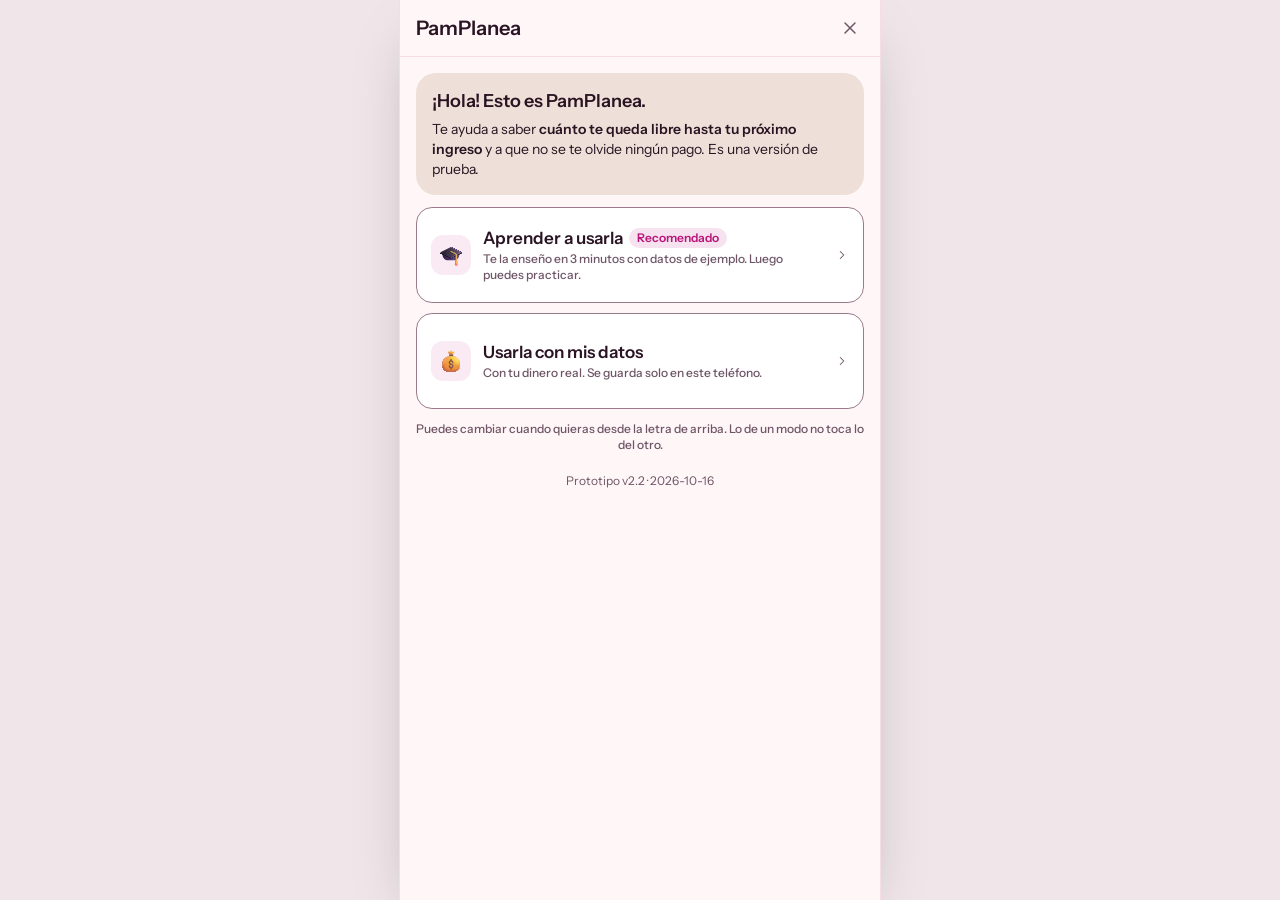
==== commit e76c2248: "feat: training mode and normal-use mode with real data on the phone - entry: «Aprender a usarla» / «" ====
--- a/telefono.html
+++ b/telefono.html
@@ -32,7 +32,7 @@
                     <svg width="27" height="13" viewBox="0 0 27 13"><rect x=".5" y=".5" width="22" height="12" rx="3.5" fill="none" stroke="currentColor" opacity=".4" /><rect x="2" y="2" width="17" height="9" rx="2" /><path d="M24 4.5v4c.8-.3 1.4-1.1 1.4-2s-.6-1.7-1.4-2Z" opacity=".4" /></svg>
                 </span>
             </div>
-            <div id="aviso-proto" class="aviso-proto" role="note">Prototipo de prueba · no pongas tus datos reales</div>
+            <div id="aviso-proto" class="aviso-proto" role="note">Versión de prueba</div>
             <div id="tarea-bar" class="tarea-bar" hidden></div>
             <main id="vista" class="vista"><div id="pantalla"></div></main>
             <nav id="nav" class="nav" aria-label="Principal"></nav>
@@ -40,6 +40,7 @@
             <div id="capa-hoja"></div>
             <div id="capa-toast" class="capa-toast" role="status" aria-live="polite"></div>
             <div id="capa-ayuda" class="capa-ayuda"></div>
+            <div id="capa-tour" class="capa-tour"></div>
             <div class="home-ind" aria-hidden="true"></div>
         </div>
         <script src="recursos/arte.js"></script>
@@ -50,5 +51,7 @@
         <script src="casos.js"></script>
         <script src="arranque.js"></script>
         <script src="ayuda.js"></script>
+        <script src="modos.js"></script>
+        <script src="tour.js"></script>
     </body>
 </html>
--- a/prototipo.css
+++ b/prototipo.css
@@ -2497,6 +2497,343 @@
     margin-left: -8px;
 }
 
+/* ------------------------------------------------------------------ v2.1 · prueba guiada para testers */
+html.con-tarea {
+    --tarea-h: 60px;
+}
+.tarea-bar {
+    display: flex;
+    align-items: stretch;
+    gap: 6px;
+}
+.tarea-txt {
+    display: grid;
+    min-width: 0;
+    flex: 1;
+    align-content: center;
+    gap: 0;
+    padding: 2px 10px;
+    border-radius: 12px;
+    background: color-mix(in srgb, var(--color-primary) 10%, var(--color-surface-2));
+    text-align: left;
+}
+.tarea-txt .tarea-t {
+    display: -webkit-box;
+    overflow: hidden;
+    white-space: normal;
+    -webkit-box-orient: vertical;
+    -webkit-line-clamp: 2;
+    font-size: 12px;
+    line-height: 16px;
+}
+.tarea-txt .tarea-n {
+    font-size: 11px;
+    line-height: 14px;
+}
+.tarea-txt--ok {
+    display: flex;
+    align-items: center;
+    gap: 8px;
+    background: color-mix(in srgb, var(--color-success) 16%, var(--color-surface-2));
+}
+.tarea-txt--ok .ico {
+    color: var(--color-success);
+}
+.tarea-txt--ok .tarea-t {
+    font-size: 13px;
+    line-height: 18px;
+}
+.tarea-acc {
+    display: flex;
+    flex-shrink: 0;
+    flex-direction: column;
+    justify-content: center;
+    gap: 4px;
+}
+.tarea-acc:has(> :only-child) {
+    justify-content: center;
+}
+.tarea-btn {
+    position: relative;
+    display: flex;
+    min-width: 76px;
+    min-height: 24px;
+    flex: 1;
+    align-items: center;
+    justify-content: center;
+    padding: 0 10px;
+    border: 1px solid var(--color-control-border);
+    border-radius: 10px;
+    background: var(--color-surface-2);
+    font-size: 13px;
+    font-weight: 600;
+    line-height: 16px;
+}
+.tarea-acc > :only-child {
+    min-height: 44px;
+}
+.tarea-btn--prim {
+    border-color: var(--color-primary);
+    background: var(--color-primary);
+    color: var(--color-primary-fg);
+}
+.tarea-btn:hover {
+    border-color: var(--color-focus);
+}
+.ay--mitad {
+    top: 42%;
+    border-top: 1px solid var(--color-border);
+    border-radius: 20px 20px 0 0;
+    padding-top: 0;
+    box-shadow: var(--app-shadow-overlay);
+}
+.app.con-ayuda:has(.ay--mitad) #vista {
+    filter: none;
+}
+.ay-puntos {
+    display: grid;
+    gap: 6px;
+    padding-left: 20px;
+    font-size: 14px;
+    line-height: 20px;
+    list-style: disc;
+}
+.ay-pasos-dib {
+    display: grid;
+    gap: 10px;
+    counter-reset: paso;
+}
+.ay-pasos-dib li {
+    display: flex;
+    align-items: center;
+    gap: 12px;
+    font-size: 14px;
+    line-height: 20px;
+}
+.ay-dib {
+    width: 44px;
+    height: 44px;
+    flex-shrink: 0;
+    padding: 6px;
+    border: 1px solid var(--color-border);
+    border-radius: 12px;
+    background: var(--color-surface);
+    color: var(--tone-azul);
+}
+.ay-enlace {
+    overflow-wrap: anywhere;
+    font-family: ui-monospace, SFMono-Regular, Consolas, monospace;
+    font-size: 13px;
+}
+.ay-moderador {
+    justify-self: center;
+    min-height: 44px;
+    padding: 0 12px;
+    color: var(--color-text-muted);
+    font-size: 12px;
+    text-decoration: underline;
+    text-underline-offset: 3px;
+}
+.actualizar {
+    position: absolute;
+    top: calc(var(--top-h) + 8px);
+    right: 8px;
+    left: 8px;
+    z-index: 320;
+    display: flex;
+    align-items: center;
+    justify-content: space-between;
+    gap: 8px;
+    padding: 6px 6px 6px 14px;
+    border-radius: 14px;
+    background: var(--color-text);
+    box-shadow: var(--app-shadow-overlay);
+    color: var(--color-surface);
+    font-size: 14px;
+    font-weight: 600;
+}
+.actualizar > span {
+    display: flex;
+    align-items: center;
+    gap: 8px;
+}
+.actualizar-b {
+    min-height: 40px;
+    padding: 0 14px;
+    border-radius: 10px;
+    background: var(--color-surface);
+    color: var(--color-text);
+    font-weight: 600;
+}
+html.instalada.modo-real {
+    --aviso-h: 40px;
+}
+
+/* ------------------------------------------------------------------ v2.2 · modos */
+.aviso-proto--uso {
+    background: color-mix(in srgb, var(--tone-azul) 12%, var(--color-surface));
+}
+.elegir {
+    gap: 10px;
+}
+.elegir-op {
+    min-height: 96px;
+    align-items: center;
+}
+.elegir-op .opcion-g-t {
+    display: flex;
+    flex-wrap: wrap;
+    align-items: center;
+    gap: 6px;
+    font-size: 17px;
+}
+.elegir-op .ico-xs {
+    flex-shrink: 0;
+    color: var(--color-text-muted);
+}
+.menu-sec {
+    margin: 4px 0 -4px;
+}
+.confirmar {
+    margin-top: 4px;
+}
+.ay-victor > summary {
+    min-height: 44px;
+    cursor: pointer;
+    list-style: none;
+}
+.ay-victor > summary::-webkit-details-marker {
+    display: none;
+}
+.ay-victor > summary::after {
+    margin-left: auto;
+    color: var(--color-primary);
+    content: '›';
+    font-size: 20px;
+}
+.ay-victor[open] > summary::after {
+    transform: rotate(90deg);
+}
+.ay-victor > .ay-card {
+    padding: 0;
+    border: 0;
+}
+.ay-caso--ej {
+    align-items: flex-start;
+    text-align: left;
+}
+.ay-caso--ej .ay-caso-t {
+    display: grid;
+    gap: 2px;
+}
+.ay-como {
+    display: grid;
+    gap: 8px;
+    padding-left: 22px;
+    font-size: 15px;
+    line-height: 22px;
+    list-style: decimal;
+}
+label.btn {
+    cursor: pointer;
+}
+.fb-notas {
+    margin-top: 2px;
+}
+.fb-notas .ay-nota-n {
+    min-height: 48px;
+}
+.fb-escala {
+    display: flex;
+    justify-content: space-between;
+    margin-top: -4px;
+}
+
+/* ------------------------------------------------------------------ v2.2 · recorrido de entrenamiento */
+.capa-tour:empty {
+    display: none;
+}
+.capa-tour {
+    position: absolute;
+    inset: 0;
+    z-index: 400;
+}
+.tour-velo {
+    position: absolute;
+    inset: 0;
+    background: rgb(0 0 0 / 0.55);
+}
+.tour-foco {
+    position: absolute;
+    border: 2px solid var(--color-surface-2);
+    border-radius: 18px;
+    box-shadow:
+        0 0 0 3px var(--color-primary),
+        0 0 0 9999px rgb(0 0 0 / 0.55);
+    pointer-events: none;
+}
+.tour-card {
+    position: absolute;
+    right: 12px;
+    left: 12px;
+    display: grid;
+    gap: 8px;
+    padding: 16px;
+    border: 1px solid var(--color-border);
+    border-radius: 18px;
+    background: var(--color-surface-2);
+    box-shadow: var(--app-shadow-overlay);
+}
+.tour-card--pie {
+    bottom: calc(var(--safe-bottom) + 12px);
+}
+.tour-card--centro {
+    top: 50%;
+    transform: translateY(-50%);
+}
+.tour-t {
+    font-size: 19px;
+    font-weight: 600;
+    line-height: 26px;
+}
+.tour-acc {
+    display: flex;
+    flex-wrap: wrap;
+    align-items: center;
+    justify-content: space-between;
+    gap: 8px;
+    margin-top: 4px;
+}
+.tour-n {
+    color: var(--color-text-muted);
+    font-size: 12px;
+    font-variant-numeric: tabular-nums;
+}
+.tour-btns {
+    display: flex;
+    gap: 8px;
+}
+.tour-btns .btn {
+    min-width: 96px;
+    min-height: 44px;
+}
+.tour-card .link {
+    justify-self: start;
+    margin-left: -8px;
+}
+@media (prefers-reduced-motion: no-preference) {
+    .tour-foco {
+        transition:
+            top 200ms var(--app-motion-ease),
+            left 200ms var(--app-motion-ease),
+            width 200ms var(--app-motion-ease),
+            height 200ms var(--app-motion-ease);
+    }
+    .tour-card {
+        animation: p-toast 200ms var(--app-motion-ease) both;
+    }
+}
+
 @media (prefers-reduced-motion: reduce) {
     *,
     *::before,
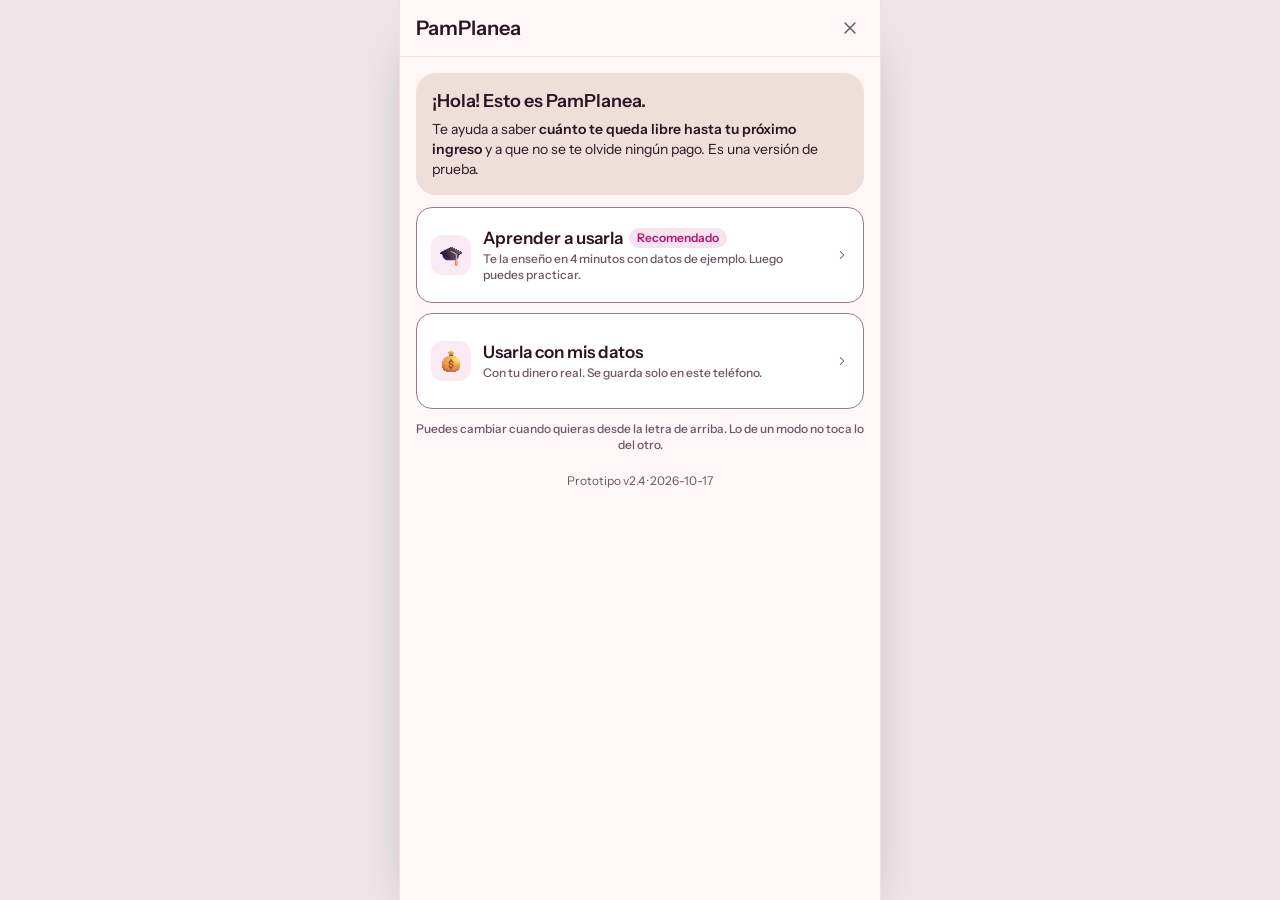
==== commit f2b033f6: "feat: v2.4 — entrenamiento a prueba de todo - Recorrido nuevo de 15 pasos (una idea por paso, número" ====
--- a/telefono.html
+++ b/telefono.html
@@ -45,6 +45,7 @@
         </div>
         <script src="recursos/arte.js"></script>
         <script src="datos.js"></script>
+        <script src="glosario.js"></script>
         <script src="motor.js"></script>
         <script src="app.js"></script>
         <script src="hojas.js"></script>
--- a/prototipo.css
+++ b/prototipo.css
@@ -477,6 +477,78 @@
     text-decoration: underline;
     text-underline-offset: 3px;
 }
+/* V2-35: «Próxima quincena (29): entra ~$X · pagos ~$Y · te quedarían ~$Z», debajo del número. */
+.proy {
+    position: relative;
+    display: grid;
+    width: 100%;
+    min-height: 44px;
+    gap: 2px;
+    padding: 12px 40px 12px 16px;
+    border: 1px solid var(--color-border);
+    border-radius: 16px;
+    background: var(--color-surface-2);
+    box-shadow: var(--app-shadow-card);
+    color: var(--color-text);
+    text-align: left;
+}
+.proy:hover {
+    border-color: color-mix(in srgb, var(--color-primary) 40%, transparent);
+}
+.proy-t {
+    display: inline-flex;
+    align-items: center;
+    gap: 6px;
+    font-size: 14px;
+    font-weight: 600;
+    line-height: 20px;
+}
+.proy-t .ico {
+    color: var(--color-primary);
+}
+.proy-l {
+    font-size: 14px;
+    font-variant-numeric: tabular-nums;
+    line-height: 20px;
+}
+.proy-l--falta {
+    color: var(--tone-ambar);
+    font-weight: 600;
+}
+.proy-s {
+    color: var(--color-text-muted);
+    font-size: 12px;
+    line-height: 16px;
+}
+.proy-ir {
+    position: absolute;
+    top: 50%;
+    right: 14px;
+    transform: translateY(-50%);
+    color: var(--color-text-muted);
+}
+/* Resumen del periodo arriba de la línea de tiempo de Pagos. */
+.per-res {
+    display: grid;
+    gap: 2px;
+    padding: 10px 14px;
+    border-radius: 14px;
+    background: color-mix(in srgb, var(--color-primary) 6%, var(--color-surface-2));
+}
+.per-res--falta {
+    background: color-mix(in srgb, var(--tone-ambar-fill) 10%, var(--color-surface-2));
+}
+.per-res-l {
+    font-size: 14px;
+    font-variant-numeric: tabular-nums;
+    line-height: 20px;
+}
+.fila-s--res {
+    display: inline-flex;
+    align-items: center;
+    gap: 4px;
+    color: var(--color-text);
+}
 .card--aviso {
     display: grid;
     gap: 12px;
@@ -1136,6 +1208,78 @@
     font-weight: 600;
 }
 
+/* ------------------------------------------------------------------ calendario (V2-37) */
+.campo-fecha {
+    display: grid;
+    gap: 10px;
+}
+.cal-cab {
+    display: flex;
+    align-items: center;
+    justify-content: space-between;
+    gap: 8px;
+}
+.cal-mes {
+    font-size: 16px;
+    font-weight: 600;
+    line-height: 24px;
+}
+.cal-sem,
+.cal-dias {
+    display: grid;
+    grid-template-columns: repeat(7, minmax(0, 1fr));
+    gap: 4px;
+}
+.cal-sem span {
+    color: var(--color-text-muted);
+    font-size: 12px;
+    font-weight: 600;
+    line-height: 16px;
+    text-align: center;
+}
+.cal-d {
+    display: inline-flex;
+    min-width: 0;
+    min-height: 44px;
+    align-items: center;
+    justify-content: center;
+    padding: 0;
+    text-align: center;
+    border: 1px solid var(--color-border);
+    border-radius: 12px;
+    background: var(--color-surface-2);
+    color: var(--color-text);
+    font-size: 16px;
+    font-variant-numeric: tabular-nums;
+    line-height: 24px;
+}
+.cal-d:hover:not(:disabled) {
+    border-color: var(--color-control-border);
+}
+.cal-d:focus-visible {
+    outline: 2px solid var(--color-focus);
+    outline-offset: 2px;
+}
+.cal-d--hoy {
+    border: 2px solid var(--color-primary);
+    font-weight: 600;
+}
+.cal-d[aria-pressed='true'] {
+    border-color: var(--color-primary);
+    background: var(--color-primary);
+    color: var(--color-primary-fg);
+    font-weight: 600;
+}
+.cal-d:disabled {
+    border-color: transparent;
+    background: transparent;
+    color: var(--color-text-muted);
+    opacity: 0.55;
+}
+.cal-elegido strong {
+    color: var(--color-text);
+}
+
 /* ------------------------------------------------------------------ notas */
 .nota {
     display: flex;
@@ -1168,6 +1312,27 @@
 .nota--atencion > .ico {
     color: var(--color-danger);
 }
+/* V2-42: ámbar para sugerencias; el rojo (nota--atencion) queda para cuando de verdad no alcanza. */
+.nota--ambar {
+    border-color: color-mix(in srgb, var(--tone-ambar-fill) 55%, transparent);
+    background: color-mix(in srgb, var(--tone-ambar-fill) 9%, var(--color-surface-2));
+}
+.nota--ambar > .ico {
+    color: var(--tone-ambar);
+}
+.nota .ay-acc,
+.nota .chips {
+    margin-top: 8px;
+}
+.nota-acc {
+    display: flex;
+    flex-wrap: wrap;
+    gap: 8px;
+    margin-top: 10px;
+}
+.nota-t {
+    font-weight: 600;
+}
 .nota--ok {
     border-color: color-mix(in srgb, var(--color-success) 40%, transparent);
     background: color-mix(in srgb, var(--color-success) 7%, var(--color-surface-2));
@@ -1207,6 +1372,55 @@
     font-size: 12px;
     font-weight: 500;
     line-height: 16px;
+}
+/* V2-49: las tres puertas de Mi dinero. */
+.puertas {
+    display: grid;
+    gap: 10px;
+    padding: 0;
+    list-style: none;
+}
+.puerta {
+    display: flex;
+    width: 100%;
+    min-height: 72px;
+    align-items: center;
+    gap: 12px;
+    padding: 14px 14px 14px 16px;
+    border: 1px solid var(--color-border);
+    border-radius: var(--radius-card);
+    background: var(--color-surface-2);
+    box-shadow: var(--app-shadow-card);
+    color: var(--color-text);
+    text-align: left;
+}
+.puerta:hover {
+    border-color: color-mix(in srgb, var(--color-primary) 40%, transparent);
+}
+.puerta:focus-visible {
+    outline: 2px solid var(--color-focus);
+    outline-offset: 2px;
+}
+.puerta > .ico-xs {
+    flex-shrink: 0;
+    color: var(--color-text-muted);
+}
+.puerta-txt {
+    display: grid;
+    min-width: 0;
+    flex: 1;
+    gap: 1px;
+}
+.puerta-t {
+    font-size: 16px;
+    font-weight: 600;
+    line-height: 24px;
+}
+.puerta-n {
+    font-size: 20px;
+    font-variant-numeric: tabular-nums;
+    font-weight: 600;
+    line-height: 28px;
 }
 .total-art {
     width: 108px;
@@ -1485,6 +1699,8 @@
     min-height: 0;
     flex: 1 1 auto;
     align-content: start;
+    /* Filas a su alto completo: la hoja se desplaza y ningún recuadro se encoge ni se corta. */
+    grid-auto-rows: max-content;
     gap: 16px;
     padding: 16px 20px 20px;
     overflow-y: auto;
@@ -2842,3 +3058,315 @@
         transition: none !important;
     }
 }
+
+/* V2-45: «+ Agregar otro banco / billetera / tarjeta» en el primer día. */
+.ob-mas {
+    display: flex;
+    flex-wrap: wrap;
+    gap: 8px;
+}
+.ob-lugar-c > .link {
+    justify-self: start;
+}
+/* Lo reservado para la próxima, con su acción («Quitar», «Usarlo desde ya»). */
+.d-res .link--inline {
+    display: inline-flex;
+    min-height: 44px;
+    align-items: center;
+    margin-left: 4px;
+}
+
+/* ------------------------------------------------------------------ v2.4 · entrenamiento a prueba de todo */
+/* Progreso del recorrido («3 de 15») como una barra fina. */
+.tour-prog {
+    height: 4px;
+    overflow: hidden;
+    border-radius: 999px;
+    background: var(--color-surface-3, color-mix(in srgb, var(--color-text) 12%, transparent));
+}
+.tour-prog > span {
+    display: block;
+    height: 100%;
+    border-radius: inherit;
+    background: var(--color-primary);
+}
+/* «Hazlo tú»: la barra va arriba y no tapa la app; las hojas abren debajo de ella. */
+html.con-hazlo {
+    --tarea-h: 136px;
+}
+html.con-hazlo .mask {
+    padding-top: calc(var(--top-h) + 8px);
+}
+.capa-tour--libre {
+    pointer-events: none;
+}
+.tour-hz {
+    position: absolute;
+    top: calc(var(--safe-top) + var(--aviso-h));
+    right: 0;
+    left: 0;
+    display: grid;
+    height: var(--tarea-h);
+    align-content: start;
+    gap: 6px;
+    padding: 8px 12px;
+    border-bottom: 1px solid var(--color-border);
+    background: color-mix(in srgb, var(--color-primary) 8%, var(--color-surface-2));
+    box-shadow: var(--app-shadow-card);
+    pointer-events: auto;
+}
+.tour-hz-cab {
+    display: flex;
+    align-items: center;
+    justify-content: space-between;
+    gap: 8px;
+}
+.tour-hz-n {
+    min-width: 0;
+    color: var(--color-text-muted);
+    font-size: 13px;
+    font-weight: 600;
+    line-height: 18px;
+}
+.tour-hz-cab .link {
+    min-height: 32px;
+    padding: 0 4px;
+}
+.tour-hz-t {
+    font-size: 15px;
+    font-weight: 600;
+    line-height: 20px;
+}
+.tour-hz-t:focus {
+    outline: none;
+}
+.tour-hz-acc {
+    display: grid;
+    grid-template-columns: 44px 1fr 1fr;
+    gap: 8px;
+}
+.tour-hz-acc .btn {
+    min-height: 44px;
+    padding: 0 8px;
+}
+/* La celebración: breve y sin movimiento si la persona lo pidió así. */
+.tour-cel {
+    font-size: 32px;
+    line-height: 40px;
+}
+.tour-num {
+    display: flex;
+    flex-wrap: wrap;
+    align-items: center;
+    gap: 6px;
+    font-size: 17px;
+    font-variant-numeric: tabular-nums;
+    line-height: 24px;
+}
+.tour-num > span {
+    color: var(--color-text-muted);
+    font-size: 14px;
+}
+@media (prefers-reduced-motion: no-preference) {
+    .tour-cel {
+        animation: tour-pop 420ms var(--app-motion-ease) both;
+        transform-origin: left bottom;
+    }
+}
+@keyframes tour-pop {
+    0% {
+        opacity: 0;
+        transform: scale(0.4);
+    }
+    70% {
+        opacity: 1;
+        transform: scale(1.15);
+    }
+    100% {
+        transform: scale(1);
+    }
+}
+/* «¿Lo entendí?»: la respuesta buena se marca en verde; la otra, sin rojo («Casi»). */
+.tour-op--bien {
+    border-color: var(--color-success);
+    background: color-mix(in srgb, var(--color-success) 12%, var(--color-surface-2));
+}
+.tour-op--casi {
+    border-color: var(--tone-ambar);
+}
+.tour-op .ico-ok {
+    margin-left: auto;
+    color: var(--color-success);
+}
+.tour-fb {
+    padding: 10px 12px;
+    border-radius: 12px;
+    background: color-mix(in srgb, var(--tone-ambar) 12%, var(--color-surface-2));
+}
+.tour-fb--bien {
+    background: color-mix(in srgb, var(--color-success) 12%, var(--color-surface-2));
+}
+.tour-fb:focus {
+    outline: none;
+}
+/* «?» discreto: se ve chico (24 px) y se toca grande (44 px). */
+.q {
+    position: relative;
+    display: inline-grid;
+    width: 44px;
+    height: 44px;
+    flex-shrink: 0;
+    place-items: center;
+    margin: -10px -8px;
+    padding: 0;
+    border: 0;
+    background: none;
+    color: var(--color-text-muted);
+    vertical-align: middle;
+}
+.q > span {
+    display: grid;
+    width: 24px;
+    height: 24px;
+    place-items: center;
+    border: 1.5px solid currentColor;
+    border-radius: 50%;
+    font-size: 14px;
+    font-weight: 700;
+    line-height: 1;
+}
+.q[aria-expanded='true'] > span {
+    border-color: var(--color-primary);
+    background: var(--color-primary);
+    color: var(--color-primary-fg);
+}
+.q-txt {
+    padding: 10px 12px;
+    border-radius: 12px;
+    background: color-mix(in srgb, var(--color-primary) 8%, var(--color-surface-2));
+    color: var(--color-text);
+    font-size: 14px;
+    line-height: 20px;
+}
+.q-txt[hidden] {
+    display: none;
+}
+.portada {
+    position: relative;
+}
+.portada > .q {
+    position: absolute;
+    top: 6px;
+    right: 6px;
+    z-index: 2;
+    margin: 0;
+    color: var(--home-fg);
+}
+.proy-w {
+    display: flex;
+    align-items: center;
+    gap: 4px;
+}
+.proy-w > .proy {
+    flex: 1;
+}
+.proy-w > .q {
+    margin: 0;
+}
+.total-l-w {
+    display: flex;
+    align-items: center;
+    gap: 4px;
+}
+.total-l-w > .q {
+    margin: -12px -8px;
+}
+.ficha-cifra--q {
+    position: relative;
+}
+.ficha-cifra--q > .q {
+    position: absolute;
+    top: 4px;
+    right: 4px;
+    margin: 0;
+}
+.txt--q > .q {
+    margin: -12px -6px;
+}
+/* El consejo de la primera vez en cada pantalla (uso normal). */
+.tip {
+    display: grid;
+    grid-template-columns: auto 1fr;
+    align-items: start;
+    gap: 4px 10px;
+    padding: 12px 14px 6px;
+    border: 1px solid color-mix(in srgb, var(--color-primary) 30%, var(--color-border));
+    border-radius: 16px;
+    background: color-mix(in srgb, var(--color-primary) 6%, var(--color-surface-2));
+    font-size: 14px;
+    line-height: 20px;
+}
+.tip > .ico {
+    margin-top: 2px;
+    color: var(--color-primary);
+}
+.tip > .link {
+    grid-column: 2;
+    justify-self: start;
+    margin-left: -8px;
+}
+/* «Aprende»: el glosario. */
+.glosario {
+    display: grid;
+    gap: 0;
+    padding: 0 16px 8px;
+}
+.glosario-i {
+    padding: 12px 0;
+    border-bottom: 1px solid var(--color-border);
+}
+.glosario-i:last-child {
+    border-bottom: 0;
+}
+.glosario dt {
+    font-weight: 600;
+    line-height: 22px;
+}
+.glosario dd {
+    margin: 2px 0 0;
+    color: var(--color-text-muted);
+    font-size: 14px;
+    line-height: 20px;
+}
+/* «Practicar»: nivel de cada ejercicio. */
+.nivel {
+    display: inline-block;
+    margin-left: 4px;
+    padding: 0 8px;
+    border-radius: 999px;
+    font-size: 11px;
+    font-weight: 600;
+    line-height: 18px;
+    vertical-align: middle;
+}
+.nivel--facil {
+    background: color-mix(in srgb, var(--color-success) 18%, var(--color-surface-2));
+    color: var(--color-text);
+}
+.nivel--media {
+    background: color-mix(in srgb, var(--tone-ambar) 20%, var(--color-surface-2));
+    color: var(--color-text);
+}
+.nivel--dificil {
+    background: color-mix(in srgb, var(--color-primary) 18%, var(--color-surface-2));
+    color: var(--color-text);
+}
+.ay-caso-t > .nivel {
+    justify-self: start;
+    margin: 2px 0 0;
+}
+.portada > .q[aria-expanded='true'] > span {
+    border-color: var(--home-fg);
+    background: var(--home-fg);
+    color: var(--color-primary);
+}
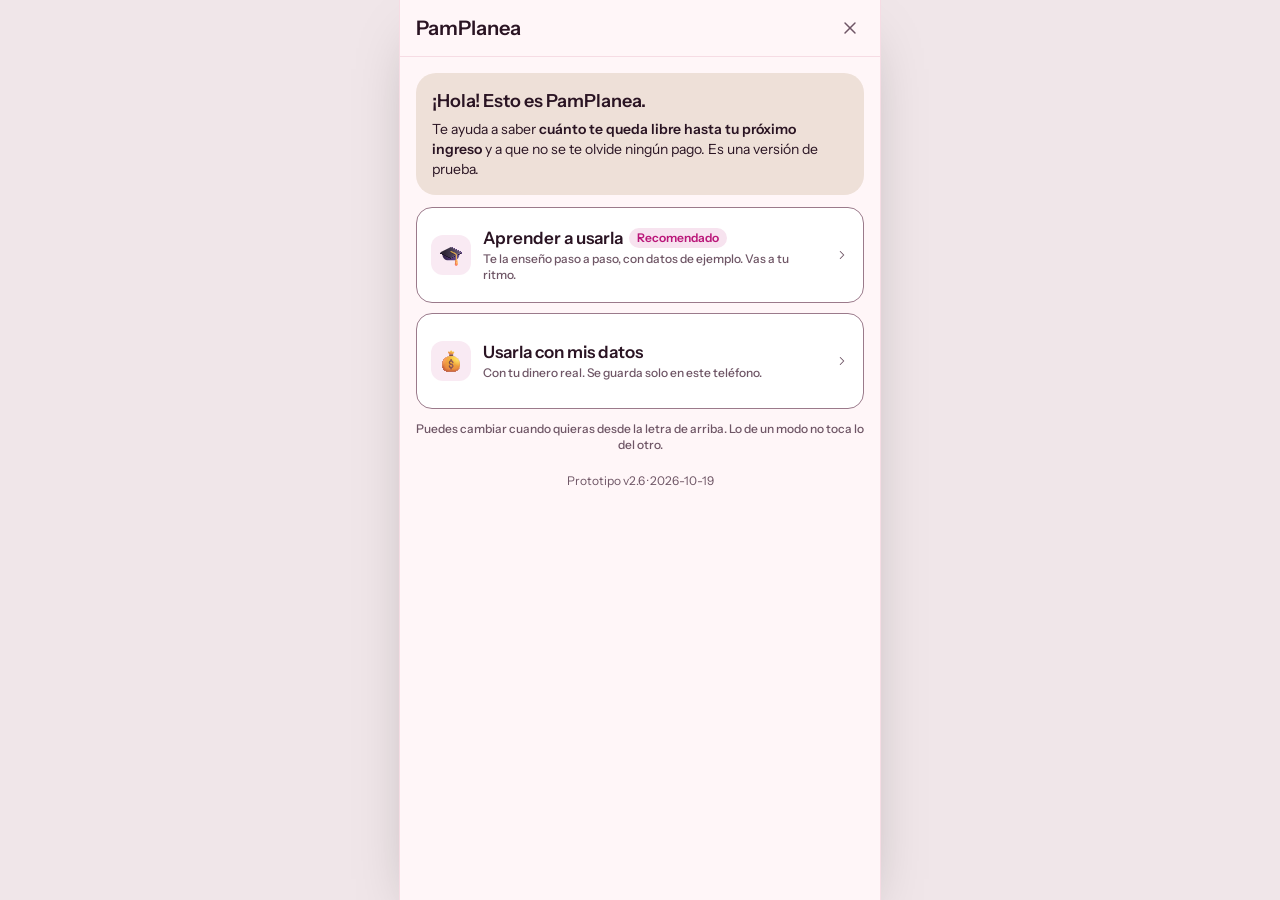
==== commit f8182dbd: "feat: v2.6.1 — QA profundo, fase 1 (V2-64, V2-67, V2-70, V2-72, V2-74, V2-76) - 17 fallos P1/P2 y 2 " ====
--- a/telefono.html
+++ b/telefono.html
@@ -11,8 +11,12 @@
             // App instalable (PWA) solo servida por http(s): por file:// el navegador bloquea el manifest.
             if (/^https?:$/.test(location.protocol)) document.head.appendChild(Object.assign(document.createElement('link'), { rel: 'manifest', href: 'manifest.webmanifest' }));
         </script>
-        <meta name="theme-color" content="#f7e9e4" />
-        <link rel="apple-touch-icon" href="recursos/iconos/apple-touch-icon-180.png" />
+        <!-- v2.6.1 (V2-74): la barra de estado toma el color de arriba en claro y en oscuro desde el primer cuadro (después,
+             P.colorBarra la iguala al tema elegido). Ícono de 180×180 para iPhone; sin pantallas de inicio por modelo: iOS
+             muestra la última vista de la app mientras abre. -->
+        <meta name="theme-color" media="(prefers-color-scheme: light)" content="#f7e9e4" />
+        <meta name="theme-color" media="(prefers-color-scheme: dark)" content="#372a1c" />
+        <link rel="apple-touch-icon" sizes="180x180" href="recursos/iconos/apple-touch-icon-180.png" />
         <meta name="apple-mobile-web-app-capable" content="yes" />
         <meta name="mobile-web-app-capable" content="yes" />
         <meta name="apple-mobile-web-app-title" content="PamPlanea" />
@@ -41,6 +45,7 @@
             <div id="capa-toast" class="capa-toast" role="status" aria-live="polite"></div>
             <div id="capa-ayuda" class="capa-ayuda"></div>
             <div id="capa-tour" class="capa-tour"></div>
+            <div id="capa-dlg" class="capa-dlg"></div>
             <div class="home-ind" aria-hidden="true"></div>
         </div>
         <script src="recursos/arte.js"></script>
@@ -54,5 +59,6 @@
         <script src="ayuda.js"></script>
         <script src="modos.js"></script>
         <script src="tour.js"></script>
+        <script src="atras.js"></script>
     </body>
 </html>
--- a/prototipo.css
+++ b/prototipo.css
@@ -2974,18 +2974,19 @@
     inset: 0;
     z-index: 400;
 }
-.tour-velo {
+/* v2.5: lo oscuro son cuatro piezas alrededor de lo que se explica (o se toca); lo de en medio queda claro. */
+.tour-dim {
     position: absolute;
+    background: rgb(0 0 0 / 0.58);
+}
+.tour-dim--todo {
     inset: 0;
-    background: rgb(0 0 0 / 0.55);
 }
 .tour-foco {
     position: absolute;
     border: 2px solid var(--color-surface-2);
     border-radius: 18px;
-    box-shadow:
-        0 0 0 3px var(--color-primary),
-        0 0 0 9999px rgb(0 0 0 / 0.55);
+    box-shadow: 0 0 0 3px var(--color-primary);
     pointer-events: none;
 }
 .tour-card {
@@ -3037,16 +3038,79 @@
     justify-self: start;
     margin-left: -8px;
 }
+/* v2.5: calma. El resaltado entra despacio (450 ms), late suave dos veces y se queda; la tarjeta aparece después.
+   Nada se mueve solo después de eso. Con «reducir movimiento», nada se mueve (regla de abajo). */
 @media (prefers-reduced-motion: no-preference) {
-    .tour-foco {
-        transition:
-            top 200ms var(--app-motion-ease),
-            left 200ms var(--app-motion-ease),
-            width 200ms var(--app-motion-ease),
-            height 200ms var(--app-motion-ease);
+    .tour-entra .tour-dim,
+    .tour-entra .tour-foco,
+    .tour-entra .tour-hz {
+        animation: tour-aparece 450ms var(--app-motion-ease) both;
     }
-    .tour-card {
-        animation: p-toast 200ms var(--app-motion-ease) both;
+    .tour-entra .tour-card {
+        animation: tour-tarjeta 320ms var(--app-motion-ease) 450ms both;
+    }
+    .tour-entra .tour-foco::after,
+    .tour-senal::after {
+        position: absolute;
+        inset: -3px;
+        border-radius: inherit;
+        animation: tour-pulso 1000ms ease-out 450ms 2;
+        content: '';
+        pointer-events: none;
+    }
+    .tour-flecha {
+        animation:
+            tour-aparece 450ms var(--app-motion-ease) both,
+            tour-bota 900ms ease-in-out 450ms 2;
+    }
+    .tour-flecha--arriba {
+        animation:
+            tour-aparece 450ms var(--app-motion-ease) both,
+            tour-bota-arriba 900ms ease-in-out 450ms 2;
+    }
+}
+@keyframes tour-aparece {
+    from {
+        opacity: 0;
+    }
+    to {
+        opacity: 1;
+    }
+}
+@keyframes tour-tarjeta {
+    from {
+        opacity: 0;
+        translate: 0 10px;
+    }
+    to {
+        opacity: 1;
+        translate: 0 0;
+    }
+}
+@keyframes tour-pulso {
+    from {
+        box-shadow: 0 0 0 0 color-mix(in srgb, var(--color-primary) 50%, transparent);
+    }
+    to {
+        box-shadow: 0 0 0 14px color-mix(in srgb, var(--color-primary) 0%, transparent);
+    }
+}
+@keyframes tour-bota {
+    0%,
+    100% {
+        translate: 0 0;
+    }
+    50% {
+        translate: 0 7px;
+    }
+}
+@keyframes tour-bota-arriba {
+    0%,
+    100% {
+        translate: 0 0;
+    }
+    50% {
+        translate: 0 -7px;
     }
 }
 
@@ -3149,11 +3213,7 @@
     min-height: 44px;
     padding: 0 8px;
 }
-/* La celebración: breve y sin movimiento si la persona lo pidió así. */
-.tour-cel {
-    font-size: 32px;
-    line-height: 40px;
-}
+/* v2.5: la pausa después de «Hazlo tú»: antes → después, quieta (sin celebración que salte). */
 .tour-num {
     display: flex;
     flex-wrap: wrap;
@@ -3166,25 +3226,6 @@
 .tour-num > span {
     color: var(--color-text-muted);
     font-size: 14px;
-}
-@media (prefers-reduced-motion: no-preference) {
-    .tour-cel {
-        animation: tour-pop 420ms var(--app-motion-ease) both;
-        transform-origin: left bottom;
-    }
-}
-@keyframes tour-pop {
-    0% {
-        opacity: 0;
-        transform: scale(0.4);
-    }
-    70% {
-        opacity: 1;
-        transform: scale(1.15);
-    }
-    100% {
-        transform: scale(1);
-    }
 }
 /* «¿Lo entendí?»: la respuesta buena se marca en verde; la otra, sin rojo («Casi»). */
 .tour-op--bien {
@@ -3338,6 +3379,11 @@
     font-size: 14px;
     line-height: 20px;
 }
+.glosario-ej {
+    display: block;
+    margin-top: 2px;
+    color: var(--color-text);
+}
 /* «Practicar»: nivel de cada ejercicio. */
 .nivel {
     display: inline-block;
@@ -3370,3 +3416,246 @@
     background: var(--home-fg);
     color: var(--color-primary);
 }
+/* v2.5: «Hazlo tú». Lo demás queda oscuro y no se toca (solo lo que señala la flecha); el anillo late dos veces y se
+   queda; la flecha baja dos veces hacia lo que hay que tocar y se queda quieta. */
+.tour-hueco {
+    position: absolute;
+    inset: 0;
+    pointer-events: none;
+}
+.tour-hueco .tour-dim {
+    pointer-events: auto;
+}
+.tour-dim--suave {
+    background: rgb(0 0 0 / 0.42);
+}
+.tour-senal {
+    position: absolute;
+    z-index: 2;
+    border: 3px solid var(--color-primary);
+    border-radius: 14px;
+    box-shadow: 0 0 0 4px color-mix(in srgb, var(--color-primary) 25%, transparent);
+    pointer-events: none;
+}
+.tour-flecha {
+    position: absolute;
+    z-index: 3;
+    display: grid;
+    width: 40px;
+    height: 40px;
+    place-items: center;
+    border: 2px solid var(--color-surface-2);
+    border-radius: 999px;
+    background: var(--color-primary);
+    box-shadow: var(--app-shadow-card);
+    color: var(--color-primary-fg);
+    pointer-events: none;
+}
+.tour-flecha .ico {
+    width: 22px;
+    height: 22px;
+    stroke-width: 2.5;
+}
+.tour-pista {
+    display: block;
+    color: var(--color-text-muted);
+    font-size: 13px;
+    font-weight: 500;
+    line-height: 18px;
+}
+.tour-pista:empty {
+    display: none;
+}
+.tour-hz-acc .tour-saltar-paso {
+    font-size: 14px;
+}
+/* v2.5: cada paso dice qué estás viendo (el título), para qué te sirve y un ejemplo con números redondos. */
+.tour-para {
+    margin: 0;
+}
+.tour-ej {
+    margin: 2px 0 0;
+    padding: 8px 10px;
+    border-radius: 10px;
+    background: color-mix(in srgb, var(--color-primary) 7%, var(--color-surface-2));
+    font-size: 15px;
+    line-height: 21px;
+}
+.tour-ej-l {
+    display: block;
+    color: var(--color-primary);
+    font-size: 12px;
+    font-weight: 700;
+    letter-spacing: 0.02em;
+    line-height: 16px;
+    text-transform: uppercase;
+}
+.tour-igual {
+    color: var(--color-text-muted);
+    font-size: 13px;
+}
+.tour-porque {
+    font-weight: 500;
+}
+.tour-ver {
+    margin-top: 2px;
+}
+/* «Aprende más»: la versión elegida, el estado de cada capítulo y, en «Practicar», el capítulo de antes. */
+.ay-version-elegida {
+    display: flex;
+    flex-wrap: wrap;
+    align-items: center;
+    justify-content: space-between;
+    gap: 4px 8px;
+}
+.cap-estado {
+    font-weight: 600;
+}
+.pr-antes {
+    display: inline-flex;
+    align-items: center;
+    gap: 4px;
+    font-weight: 600;
+}
+.q-txt .q-ej {
+    margin-top: 4px;
+}
+/* v2.4.1: el recorrido en dos versiones. «¿Cómo te entra el dinero?», «Cambiar de versión» y, en «Practicar»,
+   a qué versión aplica cada ejercicio. */
+.tour-cab {
+    display: flex;
+    align-items: center;
+    justify-content: space-between;
+    gap: 8px;
+}
+.tour-card .tour-cab .link {
+    min-height: 36px;
+    margin: -6px -6px -6px 0;
+    padding: 0 6px;
+    font-size: 13px;
+}
+.tour-version-e {
+    display: inline-flex;
+    align-items: center;
+    gap: 4px;
+    font-weight: 600;
+}
+.niveles {
+    display: flex;
+    flex-wrap: wrap;
+    justify-self: start;
+    gap: 4px;
+    margin-top: 2px;
+}
+.niveles > .nivel {
+    margin: 0;
+}
+.nivel--version {
+    background: color-mix(in srgb, var(--color-text) 9%, var(--color-surface-2));
+    color: var(--color-text);
+}
+
+/* ------------------------------------------------------------------ v2.6 · «Ayuda» con tres caminos (V2-60) */
+.ay-tres .elegir-op {
+    min-height: 76px;
+}
+.opcion-g[aria-current='true'] {
+    border-color: var(--color-primary);
+    background: color-mix(in srgb, var(--color-primary) 8%, var(--color-surface-2));
+    box-shadow: inset 0 0 0 1px var(--color-primary);
+}
+.opcion-g[aria-current='true'] > .ico-xs {
+    color: var(--color-primary);
+}
+/* En la grilla con scroll de «Ayuda», una tarjeta con overflow oculto se aplasta a 0 cuando no cabe todo. */
+.ay-lista {
+    overflow: visible;
+    margin: 0;
+}
+.ay-lista .fila-t,
+.menu-sec + .lista .fila-t {
+    text-wrap: balance;
+}
+/* Tu letra, con tus datos: «Usarla con mis datos · Estás aquí» se marca y no lleva flecha (no lleva a otro lado). */
+.fila-main[aria-current='true'] {
+    background: color-mix(in srgb, var(--color-primary) 8%, transparent);
+}
+.fila-main[aria-current='true'] > .ico-xs:last-child {
+    visibility: hidden;
+}
+/* Herramientas de Victor (solo con ?victor=1). */
+.ay-v-sec {
+    display: flex;
+    align-items: center;
+    gap: 6px;
+    margin-top: 12px;
+    padding-top: 16px;
+    border-top: 1px dashed var(--color-border);
+}
+/* Prueba guiada (V2-61): la primera línea, un poco más grande; los chips cortos («Sí», «No») también de 44 px. */
+.ay-bien-l {
+    font-size: 16px;
+    line-height: 24px;
+}
+.ay .chip {
+    min-width: 44px;
+    justify-content: center;
+}
+/* «Cuéntale a Victor o a Pam cómo vas» (V2-62): el título largo se parte parejo; qué se manda y qué no. */
+.ay-t {
+    text-wrap: balance;
+}
+.ct-lista {
+    gap: 8px;
+}
+.ct-lista--no .ay-h3 .ico {
+    color: var(--color-text-muted);
+}
+
+/* ------------------------------------------------------------------ v2.6.1 (V2-72) · diálogo de confirmación */
+/* Un solo patrón para «¿Descartar los cambios?», «¿Salir del entrenamiento?» y «¿Pausar la prueba?»: encima de todo,
+   abajo (al alcance del pulgar), con el botón seguro a la izquierda y con el foco. */
+.capa-dlg:empty {
+    display: none;
+}
+.capa-dlg {
+    position: absolute;
+    inset: 0;
+    z-index: 450;
+    display: flex;
+    align-items: flex-end;
+    padding: 16px 16px calc(var(--safe-bottom, 0px) + 16px);
+}
+.dlg-fondo {
+    position: absolute;
+    inset: 0;
+    background: rgb(0 0 0 / 0.5);
+    animation: p-fundido 160ms var(--app-motion-ease) backwards;
+}
+.dlg {
+    position: relative;
+    width: 100%;
+    border: 1px solid var(--color-border);
+    border-radius: 20px;
+    background: var(--color-surface-2);
+    box-shadow: var(--app-shadow-overlay);
+    padding: 20px 16px 16px;
+    animation: p-sube 200ms var(--app-motion-ease) both;
+}
+.dlg-t {
+    margin: 0 0 6px;
+    font-size: 1.125rem;
+    line-height: 1.3;
+}
+.dlg-acc {
+    display: grid;
+    grid-template-columns: 1fr 1fr;
+    gap: 8px;
+    margin-top: 16px;
+}
+@media (prefers-reduced-motion: reduce) {
+    .dlg,
+    .dlg-fondo {
+        animation: none;
+    }
+}
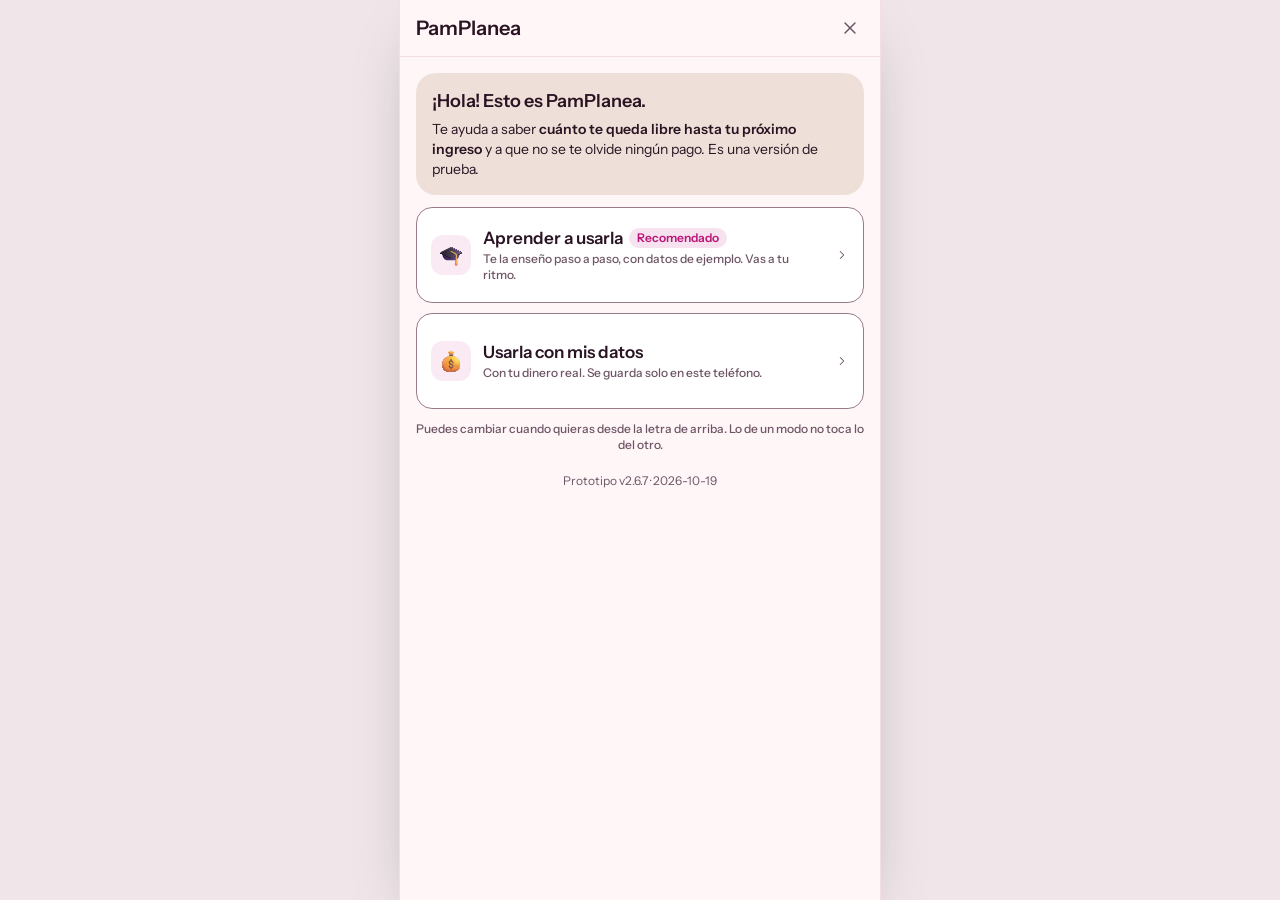
==== commit 2c7a5064: "feat: v2.7 Parte C — teclado de montos (C-6) y Anotar no adivina (F05–F08, F18, F19) - C-6: en el te" ====
--- a/telefono.html
+++ b/telefono.html
@@ -54,6 +54,7 @@
         <script src="motor.js"></script>
         <script src="app.js"></script>
         <script src="hojas.js"></script>
+        <script src="montos.js"></script>
         <script src="casos.js"></script>
         <script src="arranque.js"></script>
         <script src="ayuda.js"></script>
--- a/prototipo.css
+++ b/prototipo.css
@@ -776,6 +776,10 @@
 .estado--pend {
     color: var(--color-text);
 }
+/* v2.7 (D-6): pagado en parte; lo que falta sigue pendiente. */
+.estado--parcial {
+    color: var(--color-text);
+}
 .campana {
     display: inline-flex;
     margin-right: 4px;
@@ -970,7 +974,17 @@
 .chip:hover {
     border-color: var(--color-focus);
 }
-.chip[aria-pressed='true'] {
+/*
+ * v2.6.5 (V2-83): UNA sola «opción seleccionable» en toda la app (chips, cuadros, opciones grandes, notas del 1 al 5 y
+ * categorías): borde de 2 px del acento (--color-primary: ≥ 3:1 contra el fondo en los 4 temas, WCAG 1.4.11; el
+ * --color-accent naranja o turquesa no llega a 3:1 en los temas claros), fondo sutil, texto más firme y un ✓ en el
+ * marcado (nunca solo el color). El borde de 2 px es 1 px de borde y 1 px de sombra interior: nada se mueve al elegir.
+ */
+.chip[aria-pressed='true'],
+.chip[aria-checked='true'],
+.opcion-g[aria-pressed='true'],
+.opcion-g[aria-checked='true'],
+.ay-nota-n[aria-checked='true'] {
     border-color: var(--color-primary);
     background: color-mix(in srgb, var(--color-primary) 12%, var(--color-surface-2));
     box-shadow: inset 0 0 0 1px var(--color-primary);
@@ -1032,12 +1046,6 @@
 }
 .opcion-g:hover:not([aria-disabled='true']) {
     border-color: var(--color-focus);
-}
-.opcion-g[aria-pressed='true'],
-.opcion-g[aria-checked='true'] {
-    border-color: var(--color-primary);
-    background: color-mix(in srgb, var(--color-primary) 8%, var(--color-surface-2));
-    box-shadow: inset 0 0 0 1px var(--color-primary);
 }
 .opcion-g[aria-disabled='true'] {
     cursor: default;
@@ -1201,11 +1209,30 @@
 .dia:hover {
     border-color: var(--color-focus);
 }
+/* En los días (y el calendario), el elegido va relleno —«hoy» ya lleva el anillo— y también con su ✓ (V2-83). */
 .dia[aria-pressed='true'] {
+    position: relative;
     border-color: var(--color-primary);
     background: var(--color-primary);
     color: var(--color-primary-fg);
     font-weight: 600;
+}
+.dia .ico-dia,
+.cal-d .ico-dia,
+.ay-nota-n .ico-dia {
+    position: absolute;
+    top: 2px;
+    right: 2px;
+    width: 12px;
+    height: 12px;
+    stroke-width: 3;
+}
+.ay-nota-n .ico-dia {
+    top: 5px;
+    right: 5px;
+    width: 14px;
+    height: 14px;
+    color: var(--color-primary);
 }
 
 /* ------------------------------------------------------------------ calendario (V2-37) */
@@ -1265,6 +1292,7 @@
     font-weight: 600;
 }
 .cal-d[aria-pressed='true'] {
+    position: relative;
     border-color: var(--color-primary);
     background: var(--color-primary);
     color: var(--color-primary-fg);
@@ -1339,6 +1367,38 @@
 }
 .nota--ok > .ico {
     color: var(--color-success);
+}
+/* v2.6.6 (V2-86): «Revisemos unos pagos de antes de que empezaras»: cada caso con su fecha, su monto y sus dos respuestas. */
+.antes-lista {
+    display: grid;
+    gap: 10px;
+}
+.antes-caso {
+    display: grid;
+    gap: 10px;
+    padding: 12px;
+    border: 1px solid var(--color-border);
+    border-radius: 16px;
+    background: var(--color-surface-2);
+}
+.antes-caso-t {
+    display: flex;
+    align-items: center;
+    gap: 10px;
+}
+.antes-caso-t .fila-txt {
+    min-width: 0;
+    flex: 1;
+}
+.antes-caso-t .fila-m {
+    font-variant-numeric: tabular-nums;
+    font-weight: 600;
+}
+.antes-cambio {
+    align-items: center;
+}
+.antes-cambio > .btn {
+    margin-left: auto;
 }
 
 /* ------------------------------------------------------------------ Mi dinero */
@@ -2266,6 +2326,50 @@
 }
 .aviso-proto-b:hover {
     border-color: var(--color-focus);
+}
+/* v2.6.4 (V2-79): con los ejemplos, «Mis datos» (o «Usar mis datos») junto a «Ayuda»: a un toque de tus datos. */
+.aviso-proto-bs {
+    display: flex;
+    flex-shrink: 0;
+    align-items: center;
+    gap: 6px;
+}
+.aviso-proto-b--datos {
+    border-color: var(--color-primary);
+    background: var(--color-primary);
+    color: var(--color-primary-fg);
+}
+.aviso-proto-b--datos:hover {
+    border-color: var(--color-button-primary-hover);
+    background: var(--color-button-primary-hover);
+}
+/* v2.6.5 (V2-80): un «Pagado» que todavía no toca (antes va otro): se ve apagado; al tocarlo dice cuál va primero. */
+.btn--espera {
+    border-style: dashed;
+    background: transparent;
+    color: var(--color-text-muted);
+}
+/* V2-82: en «Completar tu Primer día», lo que ya está en Pagos no se vuelve a elegir. */
+.chip--tienes {
+    border-style: dashed;
+    background: transparent;
+}
+/* El nombre de un archivo de copia no se parte. */
+.ay .nw {
+    white-space: nowrap;
+}
+/* A 320 los dos botones y el texto caben sin tocarse (sin el ícono y con menos relleno). */
+@media (max-width: 359px) {
+    .aviso-proto:has(.aviso-proto-b--datos) {
+        gap: 6px;
+        padding: 0 6px 0 10px;
+    }
+    .aviso-proto:has(.aviso-proto-b--datos) .aviso-proto-t > svg {
+        display: none;
+    }
+    .aviso-proto:has(.aviso-proto-b--datos) .aviso-proto-b {
+        padding: 0 10px;
+    }
 }
 .tarea-bar {
     position: absolute;
@@ -2563,6 +2667,7 @@
     gap: 6px;
 }
 .ay-nota-n {
+    position: relative;
     display: grid;
     min-height: 68px;
     justify-items: center;
@@ -2575,11 +2680,6 @@
 }
 .ay-nota-n:hover {
     border-color: var(--color-focus);
-}
-.ay-nota-n[aria-checked='true'] {
-    border-color: var(--color-primary);
-    background: color-mix(in srgb, var(--color-primary) 12%, var(--color-surface-2));
-    box-shadow: inset 0 0 0 1px var(--color-primary);
 }
 .ay-nota-num {
     font-size: 20px;
@@ -3659,3 +3759,152 @@
         animation: none;
     }
 }
+
+/* ------------------------------------------------------------------ v2.6.2 (V2-73) · ingreso o pago, de un vistazo */
+/* Signo (+ / −), flecha y palabra («Ingreso» / «Pago»); el color de los tokens ayuda, pero nunca es lo único. */
+.mov {
+    display: inline-flex;
+    align-items: center;
+    gap: 2px;
+    margin-right: 6px;
+    padding: 0 6px;
+    border-radius: 999px;
+    font-size: 12px;
+    font-weight: 700;
+    line-height: 20px;
+    white-space: nowrap;
+}
+.mov--ingreso {
+    background: color-mix(in srgb, var(--color-success) 12%, transparent);
+    color: var(--color-success);
+}
+.mov--pago {
+    background: color-mix(in srgb, var(--color-text) 8%, transparent);
+    color: var(--color-text);
+}
+.monto--pago {
+    color: var(--color-text);
+}
+.grupo-cab {
+    display: flex;
+    flex-wrap: wrap;
+    align-items: baseline;
+    justify-content: space-between;
+    gap: 4px 8px;
+}
+.dia-marcas {
+    display: inline-flex;
+    gap: 6px;
+}
+.dia-marca {
+    font-size: 12px;
+    font-weight: 700;
+}
+.dia-marca--ingreso {
+    color: var(--color-success);
+}
+.dia-marca--pago {
+    color: var(--color-text-muted);
+}
+
+/* v2.6.3 (V2-65): a 320 de ancho, el botón principal no se parte en dos líneas: le toca más espacio que «Cancelar». */
+@media (max-width: 359px) {
+    .hoja-acc {
+        grid-template-columns: minmax(0, 2fr) minmax(0, 3fr);
+        gap: 8px;
+    }
+    .hoja-f {
+        padding-inline: 16px;
+    }
+    .hoja-acc .btn {
+        padding-inline: 10px;
+    }
+}
+
+/* ------------------------------------------------------------------ v2.7 (C-6) · teclado de montos */
+/* En el teléfono: dígitos, punto, borrar y «Listo», grandes (56 px), abajo y encima de la hoja; el monto en vivo y
+   grande. El campo queda a la vista arriba del teclado (la hoja o la pantalla dejan espacio abajo). */
+.capa-teclado:empty {
+    display: none;
+}
+.capa-teclado {
+    position: absolute;
+    right: 0;
+    bottom: 0;
+    left: 0;
+    z-index: 420;
+}
+.tec {
+    display: grid;
+    gap: 10px;
+    padding: 12px 16px max(12px, var(--safe-bottom, 0px));
+    border: 1px solid var(--color-border);
+    border-bottom: 0;
+    border-radius: 20px 20px 0 0;
+    background: var(--color-surface-2);
+    box-shadow: var(--app-shadow-overlay);
+}
+.tec-cab {
+    display: grid;
+    gap: 2px;
+}
+.tec-l {
+    margin: 0;
+    color: var(--color-text-muted);
+    font-size: 14px;
+    line-height: 20px;
+}
+.tec-v {
+    margin: 0;
+    color: var(--color-text);
+    font-size: 34px;
+    font-weight: 700;
+    line-height: 40px;
+    font-variant-numeric: tabular-nums;
+    overflow-wrap: anywhere;
+}
+.tec-v--vacio {
+    color: var(--color-text-muted);
+}
+.tec-g {
+    display: grid;
+    grid-template-columns: repeat(3, minmax(0, 1fr));
+    gap: 8px;
+}
+.tec-b {
+    display: grid;
+    min-height: 56px;
+    place-items: center;
+    border: 1px solid var(--color-border);
+    border-radius: 14px;
+    background: var(--color-surface);
+    color: var(--color-text);
+    font: inherit;
+    font-size: 26px;
+    font-weight: 600;
+    font-variant-numeric: tabular-nums;
+    cursor: pointer;
+    touch-action: manipulation;
+    -webkit-tap-highlight-color: transparent;
+}
+.tec-b:active {
+    background: color-mix(in srgb, var(--color-text) 10%, var(--color-surface));
+}
+.tec-b .ico {
+    width: 28px;
+    height: 28px;
+}
+.tec-b:focus-visible,
+.tec-listo:focus-visible {
+    outline: 3px solid var(--color-focus);
+    outline-offset: 2px;
+}
+#app.con-teclado .hoja-c,
+#app.con-teclado .vista {
+    padding-bottom: 400px;
+}
+@media (prefers-reduced-motion: no-preference) {
+    .tec {
+        animation: p-sube 180ms var(--app-motion-ease) both;
+    }
+}
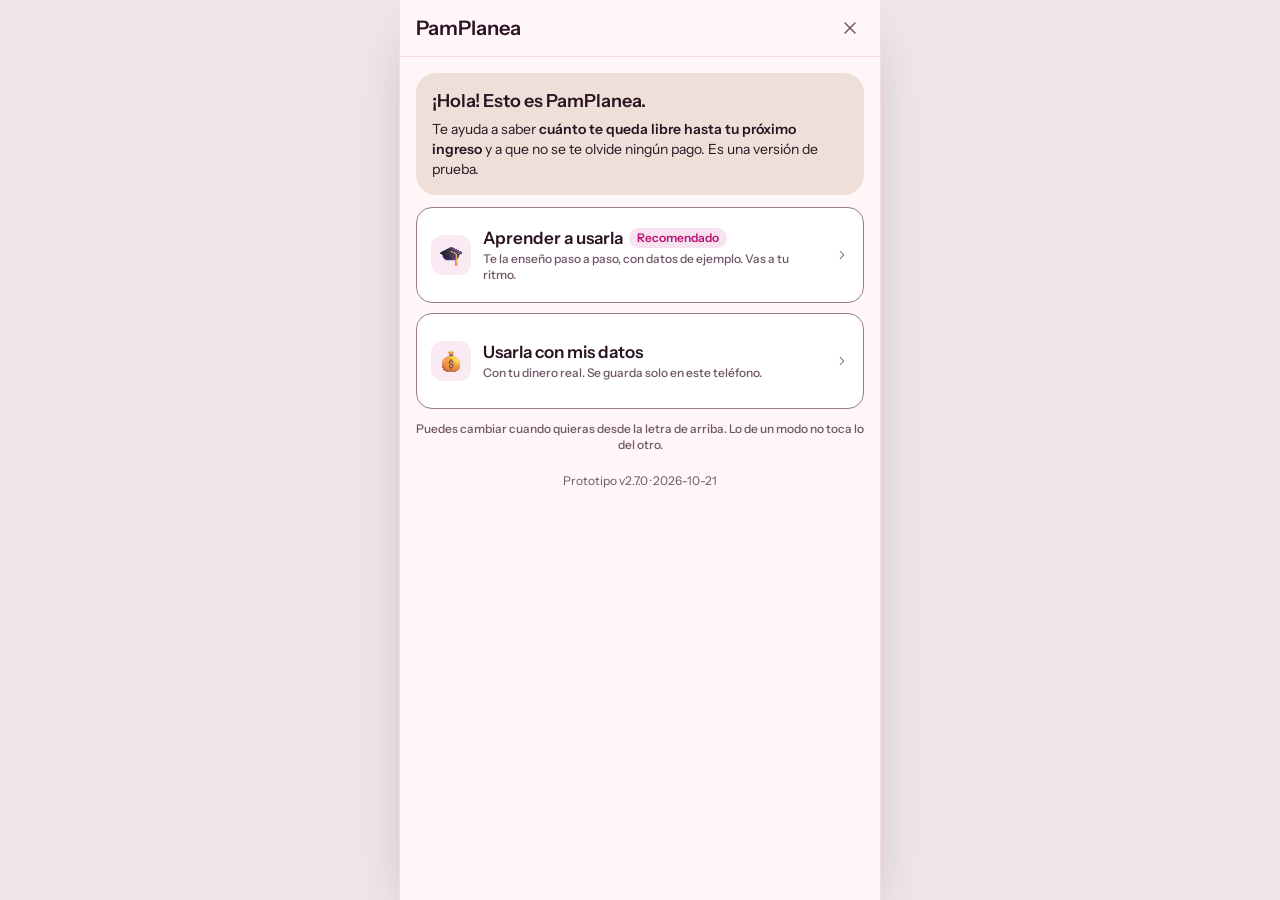
==== commit 3c6abfe0: "fix: v2.7 A — sin teclado propio: el teclado del teléfono y el lector único de montos C-6 REEMPLAZAD" ====
--- a/telefono.html
+++ b/telefono.html
@@ -54,7 +54,6 @@
         <script src="motor.js"></script>
         <script src="app.js"></script>
         <script src="hojas.js"></script>
-        <script src="montos.js"></script>
         <script src="casos.js"></script>
         <script src="arranque.js"></script>
         <script src="ayuda.js"></script>
--- a/prototipo.css
+++ b/prototipo.css
@@ -3821,90 +3821,96 @@
     }
 }
 
-/* ------------------------------------------------------------------ v2.7 (C-6) · teclado de montos */
-/* En el teléfono: dígitos, punto, borrar y «Listo», grandes (56 px), abajo y encima de la hoja; el monto en vivo y
-   grande. El campo queda a la vista arriba del teclado (la hoja o la pantalla dejan espacio abajo). */
-.capa-teclado:empty {
-    display: none;
-}
-.capa-teclado {
+/* ------------------------------------------------------------------ v2.7 (Parte D) · el cuadrito de novedades */
+/* Una sola vez, al abrir con tus datos: centrado, corto y amable. Sin movimiento con «reducir movimiento». */
+.capa-novedades {
     position: absolute;
-    right: 0;
-    bottom: 0;
-    left: 0;
-    z-index: 420;
-}
-.tec {
-    display: grid;
-    gap: 10px;
-    padding: 12px 16px max(12px, var(--safe-bottom, 0px));
+    inset: 0;
+    z-index: 440;
+    display: flex;
+    align-items: center;
+    justify-content: center;
+    padding: 24px 16px;
+}
+.nov-fondo {
+    position: absolute;
+    inset: 0;
+    background: rgb(0 0 0 / 0.5);
+}
+.nov {
+    position: relative;
+    display: grid;
+    width: 100%;
+    max-width: 360px;
+    gap: 14px;
     border: 1px solid var(--color-border);
-    border-bottom: 0;
-    border-radius: 20px 20px 0 0;
+    border-radius: 20px;
     background: var(--color-surface-2);
     box-shadow: var(--app-shadow-overlay);
-}
-.tec-cab {
-    display: grid;
-    gap: 2px;
-}
-.tec-l {
+    padding: 24px 20px 20px;
+}
+.nov-t {
     margin: 0;
+    font-size: 1.25rem;
+    line-height: 1.3;
+}
+.nov-lista {
+    display: grid;
+    gap: 10px;
+    margin: 0;
+    padding: 0;
+    list-style: none;
+}
+.nov-lista li {
+    display: grid;
+    grid-template-columns: 18px 1fr;
+    gap: 8px;
+    align-items: start;
+    font-size: 15px;
+    line-height: 21px;
+}
+.nov-lista .ico {
+    margin-top: 2px;
+    color: var(--color-success);
+}
+.nov-cierre {
+    margin: 0;
     color: var(--color-text-muted);
     font-size: 14px;
     line-height: 20px;
 }
-.tec-v {
+@media (prefers-reduced-motion: no-preference) {
+    .nov {
+        animation: p-aparece 200ms var(--app-motion-ease) both;
+    }
+    .nov-fondo {
+        animation: p-fundido 160ms var(--app-motion-ease) backwards;
+    }
+}
+@keyframes p-aparece {
+    from {
+        opacity: 0;
+        transform: scale(0.96);
+    }
+}
+
+/* v2.7 (DATOS-2) · «Tus datos están a salvo»: cada recuadro con su aire, como las demás tarjetas. */
+.a-salvo-card {
+    display: grid;
+    gap: 12px;
+    padding: 16px;
+}
+.a-salvo-card .card-t,
+.card.a-salvo-card > .txt {
     margin: 0;
-    color: var(--color-text);
-    font-size: 34px;
-    font-weight: 700;
-    line-height: 40px;
-    font-variant-numeric: tabular-nums;
-    overflow-wrap: anywhere;
-}
-.tec-v--vacio {
-    color: var(--color-text-muted);
-}
-.tec-g {
-    display: grid;
-    grid-template-columns: repeat(3, minmax(0, 1fr));
-    gap: 8px;
-}
-.tec-b {
-    display: grid;
-    min-height: 56px;
-    place-items: center;
-    border: 1px solid var(--color-border);
-    border-radius: 14px;
-    background: var(--color-surface);
-    color: var(--color-text);
-    font: inherit;
-    font-size: 26px;
-    font-weight: 600;
-    font-variant-numeric: tabular-nums;
-    cursor: pointer;
-    touch-action: manipulation;
-    -webkit-tap-highlight-color: transparent;
-}
-.tec-b:active {
-    background: color-mix(in srgb, var(--color-text) 10%, var(--color-surface));
-}
-.tec-b .ico {
-    width: 28px;
-    height: 28px;
-}
-.tec-b:focus-visible,
-.tec-listo:focus-visible {
-    outline: 3px solid var(--color-focus);
-    outline-offset: 2px;
-}
-#app.con-teclado .hoja-c,
-#app.con-teclado .vista {
-    padding-bottom: 400px;
-}
-@media (prefers-reduced-motion: no-preference) {
-    .tec {
-        animation: p-sube 180ms var(--app-motion-ease) both;
-    }
-}
+    padding: 0;
+}
+.a-salvo-copias {
+    display: grid;
+    gap: 8px;
+}
+.a-salvo .pg-head .h1 {
+    display: flex;
+    align-items: center;
+    gap: 8px;
+}
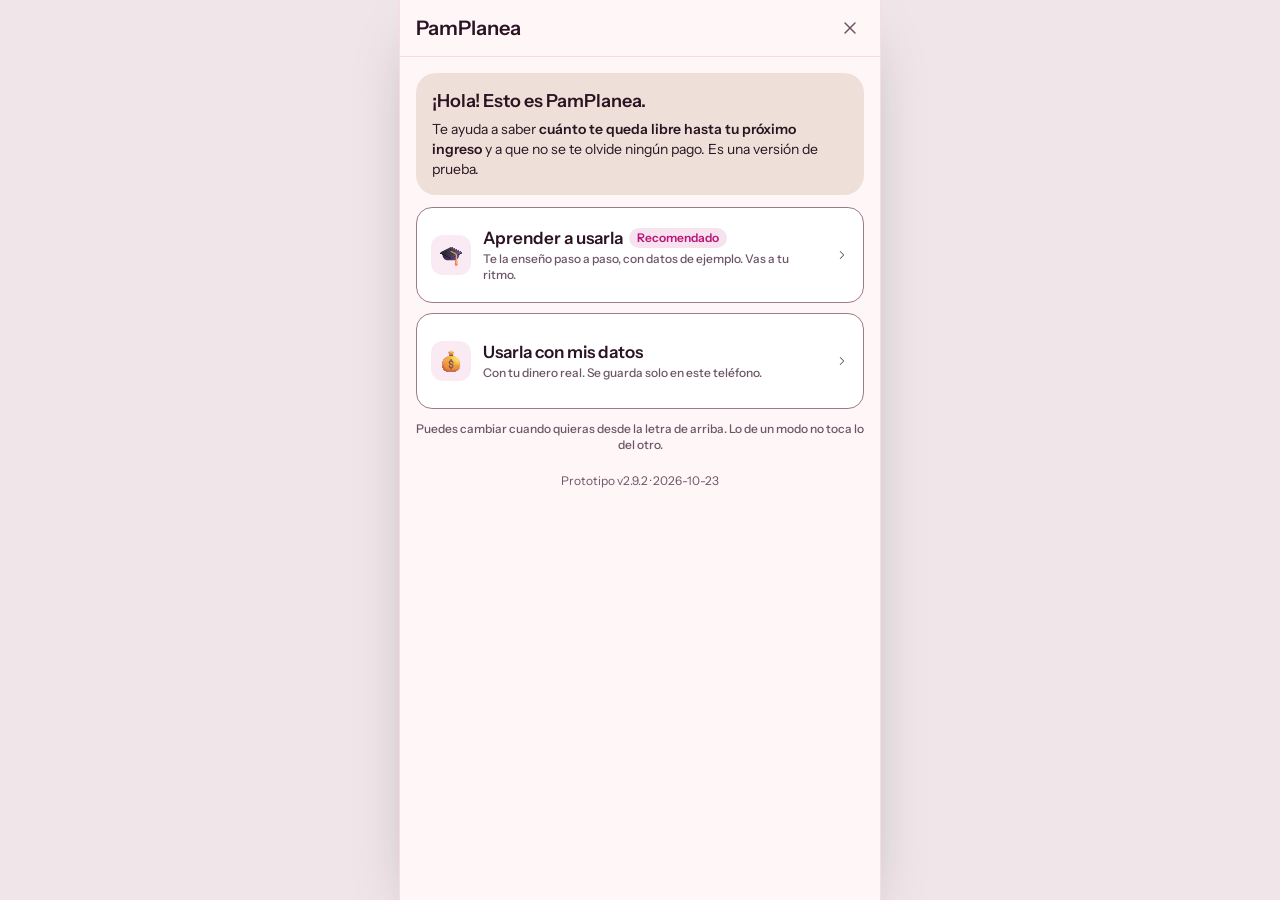
==== commit ab438573: "feat(vista previa): dos propuestas de Hoy para comparar (A «Hoy claro» y B «Sin límites») - hoy.js: " ====
--- a/telefono.html
+++ b/telefono.html
@@ -54,6 +54,9 @@
         <script src="motor.js"></script>
         <script src="app.js"></script>
         <script src="hojas.js"></script>
+        <script src="hoy.js"></script>
+        <!-- VISTA PREVIA v2.9.3 (Hoy A / Hoy B y «Cargar ejemplo»): QUITAR ANTES DE PUBLICAR. -->
+        <script src="vista-previa.js"></script>
         <script src="casos.js"></script>
         <script src="arranque.js"></script>
         <script src="ayuda.js"></script>
--- a/prototipo.css
+++ b/prototipo.css
@@ -843,6 +843,35 @@
 }
 .tabs-3 .app-tab {
     padding-inline: 8px;
+}
+/* v2.9 (R10): quien cobra por mes (o no tiene ingreso fijo): dos pestañas. */
+.tabs-2 {
+    grid-template-columns: repeat(2, minmax(0, 1fr));
+}
+/* v2.9 (R6): «Por fecha | Por tipo», arriba, junto a las pestañas del periodo. */
+.plan-modo {
+    display: flex;
+    gap: 8px;
+    margin-top: 8px;
+}
+.plan-modo-b {
+    flex: 1;
+    min-height: 44px;
+    text-align: center;
+    border: 1px solid var(--color-border);
+    border-radius: 999px;
+    background: var(--color-surface);
+    color: var(--color-text-muted);
+    font-size: 14px;
+    font-weight: 600;
+}
+.plan-modo-b[aria-pressed='true'] {
+    border-color: var(--color-primary);
+    background: color-mix(in srgb, var(--color-primary) 10%, var(--color-surface));
+    color: var(--color-text);
+}
+.pt-fila--va .fila-t {
+    color: var(--color-text-muted);
 }
 .mes-nav {
     display: flex;
@@ -999,6 +1028,20 @@
     font-size: 12px;
     font-weight: 500;
 }
+/* v2.8 ajuste 3 (FM-5): el ícono de una categoría tuya, con el mismo dibujo de emoji (44 px). */
+.chips--emo .chip--emo {
+    min-width: 44px;
+    justify-content: center;
+    padding: 8px;
+}
+/* v2.8 ajuste 4: Mi plan → Calendario, «+ Ingreso» debajo de «+ Gasto fijo» y «+ Gasto variable». */
+.btn-cal-ingreso {
+    margin-top: 8px;
+}
+.mp-categorias {
+    margin: 4px 0 0;
+    text-align: center;
+}
 .chips--col .chip {
     border-radius: 14px;
 }
@@ -1369,10 +1412,13 @@
     color: var(--color-success);
 }
 /* v2.6.6 (V2-86): «Revisemos unos pagos de antes de que empezaras»: cada caso con su fecha, su monto y sus dos respuestas. */
-.antes-lista {
+.antes-lista,
+.p28-lista {
     display: grid;
     gap: 10px;
 }
+/* v2.8 (E2.7): las preguntas de una vez, con el mismo aspecto que la revisión de lo de antes de empezar. */
+.p28-caso,
 .antes-caso {
     display: grid;
     gap: 10px;
@@ -1381,14 +1427,24 @@
     border-radius: 16px;
     background: var(--color-surface-2);
 }
+.p28-caso-t,
 .antes-caso-t {
     display: flex;
     align-items: center;
     gap: 10px;
 }
+.p28-caso-t .fila-txt,
 .antes-caso-t .fila-txt {
     min-width: 0;
     flex: 1;
+}
+/* v2.8 («no asumir»): las cuentas de un ahorro de antes, una por renglón, y «Aparte» al final. */
+.p28-cuentas {
+    display: grid;
+    gap: 8px;
+}
+.p28-sube {
+    margin: 0;
 }
 .antes-caso-t .fila-m {
     font-variant-numeric: tabular-nums;
@@ -3914,3 +3970,1138 @@
     align-items: center;
     gap: 8px;
 }
+
+/* v2.8 (C-8): Hoy termina con el botón para anotar. */
+.hoy-anotar {
+    margin: 4px 0 8px;
+}
+
+/* v2.8 (ajuste 5 «Mi plan más ligero», opción A): un botón «+ Agregar», un resumen por periodo y una línea por fila. */
+.plan-agregar {
+    flex-shrink: 0;
+    padding-inline: 14px;
+}
+.plan-panel {
+    display: grid;
+    gap: 12px;
+}
+.plan-res {
+    display: grid;
+    width: 100%;
+    gap: 2px;
+    padding: 12px 16px;
+    border: 1px solid var(--color-border);
+    border-radius: 16px;
+    background: color-mix(in srgb, var(--color-primary) 6%, var(--color-surface-2));
+    color: var(--color-text);
+    text-align: left;
+}
+.plan-res:hover {
+    border-color: color-mix(in srgb, var(--color-primary) 40%, transparent);
+}
+.plan-res--falta {
+    background: color-mix(in srgb, var(--tone-ambar-fill) 10%, var(--color-surface-2));
+}
+.plan-res-r {
+    color: var(--color-text-muted);
+    font-size: 12px;
+    font-weight: 600;
+    line-height: 16px;
+}
+.plan-res-l {
+    font-size: 14px;
+    font-variant-numeric: tabular-nums;
+    line-height: 20px;
+}
+.plan-res-e {
+    display: inline-flex;
+    align-items: center;
+    gap: 4px;
+    margin-top: 6px;
+    font-size: 14px;
+    font-weight: 600;
+    line-height: 20px;
+}
+.plan-res--falta .plan-res-e {
+    color: var(--tone-ambar);
+}
+.plan-res-n {
+    font-size: 32px;
+    font-variant-numeric: tabular-nums;
+    font-weight: 700;
+    letter-spacing: -0.01em;
+    line-height: 38px;
+}
+.plan-res-s {
+    color: var(--color-text-muted);
+    font-size: 12px;
+    line-height: 16px;
+}
+.plan-res-mas {
+    display: inline-flex;
+    align-items: center;
+    gap: 2px;
+    margin-top: 4px;
+    color: var(--color-primary);
+    font-size: 14px;
+    font-weight: 600;
+    line-height: 20px;
+}
+.plan-conf {
+    display: flex;
+    width: 100%;
+    min-height: 44px;
+    align-items: center;
+    gap: 8px;
+    padding: 10px 14px;
+    border: 1px solid color-mix(in srgb, var(--tone-ambar-fill) 45%, transparent);
+    border-radius: 14px;
+    background: color-mix(in srgb, var(--tone-ambar-fill) 10%, var(--color-surface-2));
+    color: var(--tone-ambar);
+    font-size: 14px;
+    font-weight: 600;
+    line-height: 20px;
+    text-align: left;
+}
+.plan-conf > span {
+    flex: 1;
+}
+.plan-vacio {
+    padding: 12px 4px;
+}
+.plan-ver {
+    display: flex;
+    justify-content: center;
+}
+.pl-bloque {
+    display: grid;
+    gap: 8px;
+}
+.pl-h {
+    padding: 0 4px;
+    color: var(--color-text-muted);
+    font-size: 14px;
+    font-weight: 600;
+    line-height: 20px;
+}
+.pl-h-s {
+    font-weight: 500;
+}
+.pl-fila {
+    display: flex;
+    align-items: stretch;
+}
+.pl-fila--dia {
+    border-top: 1px solid var(--color-border);
+}
+.pl-lista > .pl-fila:first-child {
+    border-top: 0;
+}
+.pl-fila--corta + .pl-fila--corta {
+    border-top: 1px solid var(--color-border);
+}
+.pl-fila--hoy {
+    background: color-mix(in srgb, var(--color-primary) 7%, transparent);
+}
+.pl-dia {
+    display: grid;
+    width: 44px;
+    flex-shrink: 0;
+    align-content: center;
+    justify-items: center;
+    padding-left: 6px;
+    font-variant-numeric: tabular-nums;
+}
+.pl-dia-n {
+    font-size: 16px;
+    font-weight: 700;
+    line-height: 20px;
+}
+.pl-dia-m {
+    color: var(--color-text-muted);
+    font-size: 11px;
+    font-weight: 600;
+    line-height: 14px;
+}
+.pl-fila--hoy .pl-dia,
+.pl-fila--hoy .pl-dia-m {
+    color: var(--color-primary);
+}
+.pl-b {
+    display: flex;
+    min-width: 0;
+    min-height: 48px;
+    flex: 1;
+    align-items: center;
+    gap: 10px;
+    padding: 6px 12px 6px 6px;
+    border-radius: var(--radius-xl);
+    text-align: left;
+}
+.pl-fila--corta .pl-b {
+    padding-left: 12px;
+}
+.pl-b:hover {
+    background: var(--p-hover);
+}
+.pl-b:focus-visible {
+    outline-offset: -2px;
+}
+.emo.emo--sm {
+    width: 32px;
+    height: 32px;
+    border-radius: 10px;
+}
+.emo--sm .emo-img {
+    width: 20px;
+    height: 20px;
+}
+.pl-n {
+    min-width: 0;
+    flex: 1;
+    overflow: hidden;
+    font-size: 15px;
+    font-weight: 500;
+    line-height: 20px;
+    text-overflow: ellipsis;
+    white-space: nowrap;
+}
+.pl-e {
+    flex-shrink: 0;
+    color: var(--color-text-muted);
+    font-size: 12px;
+    font-weight: 600;
+    line-height: 16px;
+}
+.pl-m {
+    flex-shrink: 0;
+}
+.pl-m .monto {
+    font-size: 15px;
+}
+.pl-t {
+    flex-shrink: 0;
+    color: var(--color-text-muted);
+    font-size: 13px;
+    font-variant-numeric: tabular-nums;
+    line-height: 18px;
+    text-align: right;
+}
+.pl-fila--hecha .pl-n,
+.pl-fila--hecha .monto {
+    color: var(--color-text-muted);
+}
+.pl-fila--hecha .monto--ingreso {
+    background: none;
+}
+.pl-nada {
+    display: flex;
+    min-height: 48px;
+    flex: 1;
+    align-items: center;
+    padding: 6px 12px 6px 6px;
+    color: var(--color-text-muted);
+    font-size: 14px;
+    line-height: 20px;
+}
+.pt-h {
+    font: inherit;
+}
+.pt-b {
+    display: flex;
+    width: 100%;
+    min-height: 52px;
+    align-items: center;
+    gap: 8px;
+    padding: 10px 16px;
+    text-align: left;
+}
+.pt-b:hover {
+    background: var(--p-hover);
+}
+.pt-b:focus-visible {
+    outline-offset: -2px;
+}
+.pt-t {
+    font-size: 16px;
+    font-weight: 600;
+    line-height: 22px;
+}
+.pt-total {
+    margin-left: auto;
+    font-size: 15px;
+    font-variant-numeric: tabular-nums;
+    font-weight: 600;
+    white-space: nowrap;
+}
+.pt-c {
+    border-top: 1px solid var(--color-border);
+}
+.pt-fila .fila-main {
+    min-height: 56px;
+    padding-right: 12px;
+}
+.pt-l1 {
+    display: flex;
+    min-width: 0;
+    align-items: center;
+    justify-content: space-between;
+    gap: 8px;
+}
+.pt-l1 .fila-t {
+    min-width: 0;
+}
+.fila-s.pt-s {
+    display: block;
+    overflow: hidden;
+    text-overflow: ellipsis;
+    white-space: nowrap;
+}
+
+/* v2.8 (ajuste 6): un solo formato de montos en Mi plan y Mes, y «Mis categorías». */
+.monto--sale {
+    color: var(--color-text);
+}
+.monto--va {
+    color: var(--color-text-muted);
+    font-size: 13px;
+    font-weight: 500;
+}
+.pl-fila--va .pl-n {
+    color: var(--color-text-muted);
+}
+.cat-marca {
+    display: inline-flex;
+    flex-shrink: 0;
+    align-items: center;
+    color: var(--color-text-muted);
+    font-size: 12px;
+    font-weight: 600;
+}
+.fila--cat .fila-main {
+    min-height: 48px;
+    padding-block: 4px;
+}
+.np-intro {
+    color: var(--color-text-muted);
+}
+
+/* v2.8 (ajuste 6, punto 3): Mes, «¿qué pasó y qué aprendo?». */
+.mes-hasta {
+    display: block;
+    color: var(--color-text-muted);
+    font-size: 12px;
+    font-weight: 500;
+    line-height: 16px;
+    text-align: center;
+}
+.mes-nav-t {
+    text-align: center;
+}
+.mes-res {
+    display: grid;
+    gap: 2px;
+    padding: 14px 16px;
+}
+.mes-res-l {
+    font-size: 14px;
+    font-variant-numeric: tabular-nums;
+    line-height: 20px;
+}
+.mes-res-e {
+    margin-top: 6px;
+    font-size: 14px;
+    font-weight: 600;
+    line-height: 20px;
+}
+.mes-res-n {
+    font-size: 32px;
+    font-variant-numeric: tabular-nums;
+    font-weight: 700;
+    letter-spacing: -0.01em;
+    line-height: 38px;
+}
+.mes-res-c {
+    color: var(--color-text-muted);
+    font-size: 13px;
+    font-variant-numeric: tabular-nums;
+    font-weight: 500;
+    line-height: 18px;
+}
+.mes-sec .card-h {
+    padding-inline: 16px;
+}
+.mes-cats {
+    display: block;
+    padding: 0 0 6px;
+}
+.mes-cat {
+    display: flex;
+    width: 100%;
+    min-height: 52px;
+    align-items: center;
+    gap: 10px;
+    padding: 6px 16px;
+    text-align: left;
+}
+.mes-cat:hover {
+    background: var(--p-hover);
+}
+.mes-cat:focus-visible {
+    outline-offset: -2px;
+}
+.mes-cat[aria-pressed='true'] .mes-cat-n {
+    color: var(--color-primary);
+    font-weight: 700;
+}
+.mes-cat-t {
+    display: grid;
+    min-width: 0;
+    flex: 1;
+    gap: 4px;
+}
+.mes-cat-n {
+    overflow: hidden;
+    font-size: 15px;
+    font-weight: 500;
+    line-height: 20px;
+    text-overflow: ellipsis;
+    white-space: nowrap;
+}
+.mes-barra {
+    display: block;
+    height: 6px;
+    overflow: hidden;
+    border-radius: 999px;
+    background: color-mix(in srgb, var(--color-text) 8%, transparent);
+}
+.mes-barra > span {
+    display: block;
+    height: 100%;
+    border-radius: 999px;
+    background: var(--color-primary);
+}
+.mes-cat-m {
+    flex-shrink: 0;
+    font-size: 15px;
+    font-variant-numeric: tabular-nums;
+    font-weight: 600;
+}
+.mes-pie {
+    padding: 0 16px 10px;
+}
+.mes-cumple {
+    color: var(--color-text-muted);
+    font-size: 13px;
+    font-weight: 600;
+}
+.mes-enc-nav {
+    display: flex;
+    align-items: center;
+    gap: 2px;
+}
+.mes-enc-c {
+    display: flex;
+    align-items: center;
+    gap: 12px;
+    padding: 0 16px 14px;
+}
+.mes-buscar {
+    display: flex;
+    min-height: 44px;
+    align-items: center;
+    gap: 8px;
+    padding: 0 12px;
+    border: 1px solid var(--color-control-border);
+    border-radius: var(--radius-xl);
+    background: var(--color-surface-2);
+}
+.mes-buscar input {
+    min-width: 0;
+    min-height: 42px;
+    flex: 1;
+    border: 0;
+    background: none;
+    font-size: 16px;
+    outline: none;
+}
+.mes-buscar:focus-within {
+    outline: 2px solid var(--color-focus);
+    outline-offset: 2px;
+}
+.mes-filtros {
+    display: grid;
+    gap: 6px;
+}
+.pl-b--quieta {
+    cursor: default;
+}
+/* La columna de la página nunca pasa del ancho de la pantalla; la nota de una fila se recorta antes que el monto. */
+.pg {
+    grid-template-columns: minmax(0, 1fr);
+}
+.pl-e {
+    min-width: 0;
+    max-width: 48%;
+    flex-shrink: 1;
+    overflow: hidden;
+    text-overflow: ellipsis;
+    white-space: nowrap;
+}
+.historial,
+.plan-panel,
+.pl-bloque {
+    grid-template-columns: minmax(0, 1fr);
+}
+
+/* v2.8 (ajuste 7): «aprox.» no se abrevia: si no cabe, el nombre baja a dos líneas. Mis categorías con sus grupos. */
+.pl-n {
+    display: -webkit-box;
+    overflow: hidden;
+    -webkit-box-orient: vertical;
+    -webkit-line-clamp: 2;
+    white-space: normal;
+    overflow-wrap: anywhere;
+}
+.mes-cat-n {
+    white-space: normal;
+}
+.mes-enc-b {
+    width: 100%;
+    min-height: 44px;
+    text-align: left;
+}
+.mes-enc-b > span:not(.emo) {
+    display: grid;
+    flex: 1;
+    gap: 2px;
+}
+.mes-enc-b:hover {
+    background: var(--p-hover);
+}
+.cat-g {
+    margin-top: 6px;
+}
+.cat-g-s {
+    margin-top: -4px;
+}
+.cat-sub {
+    padding: 0 4px;
+    color: var(--color-text-muted);
+    font-size: 13px;
+    font-weight: 600;
+    line-height: 18px;
+}
+.campo-l--sec.cat-g {
+    color: var(--color-text);
+    font-size: 15px;
+    font-weight: 600;
+}
+
+/* Cierre v2.8 (adenda): el enlace del cuadrito a «Tus datos» y la lista de copias. */
+.nov-recuperar {
+    justify-self: center;
+    margin: 4px auto 0;
+    font-size: 13px;
+}
+.ay-copias .fila {
+    min-height: 52px;
+    gap: 8px;
+    padding: 4px 0;
+}
+.ay-copias .fila-txt {
+    padding-left: 4px;
+}
+
+/* Cierre v2.8: el «?» junto al resumen de Mi plan. */
+.plan-res-w {
+    position: relative;
+}
+.plan-res-w > .q {
+    position: absolute;
+    top: 0;
+    right: 4px;
+    margin: 0;
+}
+/* La fila de las fechas le deja su lugar al «?»: así nunca tapa la línea de abajo. */
+.plan-res-w .plan-res-r {
+    display: flex;
+    min-height: 24px;
+    align-items: center;
+    padding-right: 36px;
+}
+
+/* v2.9.1: la fila con adelanto: el nombre completo arriba y «− adelanto $328.00» abajo, en chico (nunca «Mi Q..»). */
+.pl-nn {
+    display: grid;
+    min-width: 0;
+    flex: 1;
+}
+.pl-sub {
+    color: var(--color-text-muted);
+    font-size: 12px;
+    font-weight: 600;
+    line-height: 16px;
+}
+/* v2.9.1: «¿Cuál es?» dentro del cuadrito: la pregunta y sus dos fechas. */
+.nov-q .acciones-2 {
+    grid-column: 1 / -1;
+    margin-top: 4px;
+}
+
+/* ================================================================== v2.9.3 · Rediseño de Hoy (vista previa: A y B) */
+/* Compartido: «Lo que viene» en dos grupos, una línea por fila (el día, el nombre y el monto, como Mi plan). */
+.hv-lista {
+    display: block;
+}
+.hv-g {
+    padding: 12px 16px 2px;
+    border-top: 1px solid var(--color-border);
+}
+.hv-lista > .hv-g:first-child {
+    padding-top: 0;
+    border-top: 0;
+}
+.hv-gt {
+    color: var(--color-text);
+    font-size: 13px;
+    font-weight: 600;
+    line-height: 18px;
+}
+.hv-gs {
+    color: var(--color-text-muted);
+    font-weight: 500;
+}
+.hv-f {
+    display: grid;
+    padding: 0 4px;
+}
+.hv-b {
+    width: 100%;
+}
+.hv-b .pl-dia {
+    padding-left: 0;
+}
+.hv-e {
+    display: inline-flex;
+    flex-shrink: 0;
+    align-items: center;
+    gap: 3px;
+    color: var(--color-text-muted);
+    font-size: 12px;
+    font-weight: 600;
+    line-height: 16px;
+}
+.hv-e--venc {
+    color: var(--tone-ambar);
+}
+.hv-e--hoy {
+    color: var(--color-primary);
+}
+.hv-chev {
+    flex-shrink: 0;
+    color: var(--color-text-muted);
+    transition: transform 160ms var(--app-motion-ease);
+}
+.hv-f--abierta .hv-chev {
+    transform: rotate(180deg);
+}
+.hv-f--hecha .pl-n {
+    color: var(--color-text-muted);
+}
+.hv-acc {
+    display: flex;
+    flex-wrap: wrap;
+    align-items: center;
+    gap: 8px 12px;
+    padding: 0 8px 12px 52px;
+}
+.hv-acc[hidden] {
+    display: none;
+}
+.hv-f--urg .hv-acc {
+    justify-content: flex-end;
+    padding-right: 12px;
+}
+.hv-acc:empty {
+    display: none;
+}
+.hv-acc .link {
+    display: inline-flex;
+    align-items: center;
+    gap: 2px;
+}
+.hv-mas {
+    display: flex;
+    width: 100%;
+    min-height: 48px;
+    align-items: center;
+    justify-content: center;
+    gap: 4px;
+    border-top: 1px solid var(--color-border);
+    color: var(--color-primary);
+    font-size: 14px;
+    font-weight: 600;
+    line-height: 20px;
+}
+.hr-lista {
+    display: grid;
+    gap: 12px;
+}
+.emo--aviso {
+    background: color-mix(in srgb, var(--tone-ambar-fill) 14%, var(--color-surface-2));
+    color: var(--tone-ambar);
+}
+@media (hover: hover) and (pointer: fine) {
+    .hv-mas:hover,
+    .hoyA-pend:hover {
+        background: var(--p-hover);
+    }
+}
+
+/* A «Hoy claro»: la portada de siempre con una sola línea; lo pendiente en una línea; presupuestos en chips. */
+.hoyA .portada-b {
+    min-height: 0;
+    padding: 16px 20px 14px;
+}
+.hoyA .portada-l {
+    margin-top: 0;
+    padding-right: 36px;
+}
+.hoyA .portada-s {
+    display: flex;
+    align-items: center;
+    gap: 6px;
+    margin-top: 2px;
+    font-size: 15px;
+    font-weight: 500;
+    line-height: 22px;
+}
+.hoyA .portada-mas {
+    margin-top: 8px;
+}
+.hoyA-pend {
+    display: flex;
+    width: 100%;
+    min-height: 48px;
+    align-items: center;
+    gap: 10px;
+    padding: 12px 14px;
+    border: 1px solid var(--color-border);
+    border-radius: 14px;
+    background: var(--color-surface-2);
+    color: var(--color-text);
+    font-size: 15px;
+    font-weight: 600;
+    line-height: 20px;
+    text-align: left;
+}
+.hoyA-pend > span {
+    flex: 1;
+}
+.hoyA-pend > .ico-s {
+    color: var(--color-primary);
+}
+.hoyA-pend--urg {
+    border-color: color-mix(in srgb, var(--tone-ambar-fill) 50%, transparent);
+    background: color-mix(in srgb, var(--tone-ambar-fill) 10%, var(--color-surface-2));
+    color: var(--tone-ambar);
+}
+.hoyA-pend--urg > .ico-s {
+    color: var(--tone-ambar);
+}
+.hoyA-pres {
+    display: grid;
+    gap: 6px;
+}
+.hoyA-pres-h {
+    display: flex;
+    min-height: 44px;
+    align-items: center;
+    justify-content: space-between;
+    gap: 8px;
+    padding: 0 4px;
+}
+.hoyA-h {
+    font-size: 16px;
+    font-weight: 600;
+    line-height: 24px;
+}
+.hoyA-h-s,
+.hb-h-s {
+    color: var(--color-text-muted);
+    font-size: 14px;
+    font-weight: 500;
+}
+/* Tres por renglón: el nombre arriba y cuánto te queda abajo (nunca se corta: si no cabe, baja de línea). */
+.hp-chips {
+    display: grid;
+    grid-template-columns: repeat(3, minmax(0, 1fr));
+    gap: 8px;
+}
+.hp-chip {
+    display: grid;
+    min-width: 0;
+    align-content: start;
+    justify-items: start;
+    gap: 2px;
+    padding: 8px 10px 9px;
+    border-color: var(--color-border);
+    border-radius: 14px;
+    box-shadow: var(--app-shadow-card);
+    font-size: 13px;
+    line-height: 18px;
+}
+.hp-chip .emo-img {
+    width: 18px;
+    height: 18px;
+    margin-top: 0;
+}
+.hp-l1 {
+    display: flex;
+    min-width: 0;
+    align-items: flex-start;
+    gap: 6px;
+}
+.hp-n {
+    min-width: 0;
+    font-size: 14px;
+    font-weight: 600;
+    line-height: 18px;
+    overflow-wrap: break-word;
+    hyphens: auto;
+}
+.hp-e {
+    display: inline-flex;
+    align-items: center;
+    gap: 4px;
+    color: var(--color-text-muted);
+    font-variant-numeric: tabular-nums;
+    overflow-wrap: anywhere;
+}
+.hp--cerca .hp-e {
+    color: var(--color-text);
+    font-weight: 600;
+}
+.hp--pasado.hp-chip {
+    border-color: color-mix(in srgb, var(--tone-ambar-fill) 60%, transparent);
+    background: color-mix(in srgb, var(--tone-ambar-fill) 9%, var(--color-surface-2));
+}
+.hp--pasado .hp-e,
+.hp--pasado .hb-p-e {
+    color: var(--tone-ambar);
+    font-weight: 600;
+}
+.hp--quieto .hp-n,
+.hp--quieto .hp-e {
+    color: var(--color-text-muted);
+}
+
+/* B «Sin límites»: plano, el color solo en el dato y en la acción. El número, de dónde sale, lo de hoy, lo que viene. */
+.hoyB {
+    gap: 20px;
+}
+.hoyB .card {
+    box-shadow: none;
+}
+.hb-hero {
+    display: grid;
+    gap: 2px;
+    padding: 16px 18px 8px;
+    border: 1px solid var(--color-border);
+    border-radius: 20px;
+    background: var(--color-surface-2);
+}
+.hb-hero-h {
+    display: flex;
+    min-height: 28px;
+    align-items: center;
+    justify-content: space-between;
+    gap: 8px;
+}
+.hb-hero-h > .q {
+    margin: -10px -12px -10px 0;
+}
+.hoyB .hb-l {
+    margin-top: 0;
+    color: var(--color-text);
+    font-size: 15px;
+    font-weight: 600;
+    line-height: 22px;
+}
+.hoyB .hb-n {
+    font-size: 44px;
+    font-weight: 700;
+    letter-spacing: -0.02em;
+    line-height: 50px;
+}
+.hb-s {
+    display: flex;
+    align-items: center;
+    gap: 6px;
+    color: var(--color-text-muted);
+    font-size: 14px;
+    font-variant-numeric: tabular-nums;
+    line-height: 20px;
+}
+.hb-s--falta {
+    color: var(--tone-ambar);
+    font-weight: 600;
+}
+.hb-barra {
+    display: flex;
+    height: 12px;
+    gap: 2px;
+    margin-top: 14px;
+    overflow: hidden;
+    border-radius: 6px;
+}
+.hb-seg {
+    min-width: 6px;
+    border-radius: 2px;
+}
+.hb-seg--libre {
+    background: var(--color-primary);
+}
+.hb-seg--sale {
+    background: color-mix(in srgb, var(--color-text) 62%, var(--color-surface-2));
+}
+.hb-seg--ahorro {
+    background: color-mix(in srgb, var(--color-text) 22%, var(--color-surface-2));
+}
+.hb-seg--falta {
+    background: repeating-linear-gradient(135deg, var(--tone-ambar-fill) 0 3px, transparent 3px 7px);
+    box-shadow: inset 0 0 0 1.5px var(--tone-ambar-fill);
+}
+.hb-ley {
+    display: grid;
+    grid-template-columns: repeat(3, minmax(0, 1fr));
+    gap: 4px 12px;
+    margin-top: 8px;
+    color: var(--color-text-muted);
+    font-size: 13px;
+    line-height: 18px;
+}
+.hb-ley--2 {
+    grid-template-columns: repeat(2, minmax(0, 1fr));
+}
+.hb-ley li {
+    display: grid;
+    min-width: 0;
+}
+.hb-ley-t {
+    display: inline-flex;
+    align-items: center;
+    gap: 6px;
+}
+.hb-ley .monto {
+    color: var(--color-text);
+    font-size: 15px;
+    font-variant-numeric: tabular-nums;
+    font-weight: 600;
+    line-height: 20px;
+    overflow-wrap: anywhere;
+}
+.hb-pt {
+    width: 10px;
+    height: 10px;
+    flex-shrink: 0;
+    border-radius: 3px;
+}
+.hb-ley-falta,
+.hb-ley-falta .monto {
+    color: var(--tone-ambar);
+}
+.hb-de {
+    margin-top: 14px;
+    color: var(--color-text-muted);
+    font-size: 13px;
+    font-variant-numeric: tabular-nums;
+    line-height: 18px;
+}
+.hb-de + .hb-barra {
+    margin-top: 6px;
+}
+.hb-mas {
+    display: inline-flex;
+    min-height: 44px;
+    align-items: center;
+    justify-self: start;
+    gap: 2px;
+    margin-left: -8px;
+    padding: 0 8px;
+    border-radius: 10px;
+    color: var(--color-primary);
+    font-size: 14px;
+    font-weight: 600;
+    line-height: 20px;
+}
+.hb-sec {
+    display: grid;
+    gap: 8px;
+}
+.hb-sec-h {
+    display: flex;
+    min-height: 32px;
+    align-items: center;
+    justify-content: space-between;
+    gap: 8px;
+    padding: 0 4px;
+}
+.hb-h {
+    font-size: 17px;
+    font-weight: 700;
+    line-height: 24px;
+}
+.hb-lista {
+    display: grid;
+    gap: 8px;
+}
+.hb-f {
+    display: flex;
+    flex-wrap: wrap;
+    align-items: center;
+    gap: 6px 10px;
+    padding: 8px 12px 8px 8px;
+    border: 1px solid var(--color-border);
+    border-radius: 16px;
+    background: var(--color-surface-2);
+}
+.hb-f--venc {
+    border-color: color-mix(in srgb, var(--tone-ambar-fill) 55%, transparent);
+}
+.hb-f-b {
+    display: flex;
+    min-width: 0;
+    min-height: 44px;
+    flex: 1 1 170px;
+    align-items: center;
+    gap: 10px;
+    padding: 0 4px;
+    border-radius: 12px;
+    text-align: left;
+}
+.hb-f-txt {
+    display: grid;
+    min-width: 0;
+}
+.hb-f-t {
+    font-size: 15px;
+    font-weight: 600;
+    line-height: 20px;
+    overflow-wrap: anywhere;
+}
+.hb-f-s {
+    display: flex;
+    align-items: center;
+    gap: 4px;
+    color: var(--color-text-muted);
+    font-size: 13px;
+    font-variant-numeric: tabular-nums;
+    line-height: 18px;
+}
+.hb-f--venc .hb-f-s {
+    color: var(--tone-ambar);
+    font-weight: 600;
+}
+.hb-f-acc {
+    flex: 0 0 auto;
+    margin-left: auto;
+}
+.hb-nada {
+    display: flex;
+    min-height: 48px;
+    align-items: center;
+    gap: 8px;
+    padding: 0 14px;
+    border-radius: 16px;
+    background: color-mix(in srgb, var(--color-success) 9%, var(--color-surface-2));
+    font-size: 15px;
+    font-weight: 500;
+}
+.hb-nada .ico-s {
+    color: var(--color-success);
+}
+.hb-pres {
+    display: grid;
+    overflow: hidden;
+    border: 1px solid var(--color-border);
+    border-radius: 16px;
+    background: var(--color-surface-2);
+}
+.hb-pres > li + li {
+    border-top: 1px solid var(--color-border);
+}
+.hb-p {
+    display: flex;
+    width: 100%;
+    min-height: 60px;
+    align-items: center;
+    gap: 10px;
+    padding: 10px 14px 10px 10px;
+    text-align: left;
+}
+.hb-p-txt {
+    display: grid;
+    min-width: 0;
+    flex: 1;
+    gap: 6px;
+}
+.hb-p-l {
+    display: flex;
+    align-items: baseline;
+    justify-content: space-between;
+    gap: 8px;
+}
+.hb-p-n {
+    min-width: 0;
+    font-size: 15px;
+    font-weight: 600;
+    line-height: 20px;
+    overflow-wrap: anywhere;
+}
+.hb-p-e {
+    display: inline-flex;
+    flex-shrink: 0;
+    align-items: center;
+    gap: 4px;
+    color: var(--color-text-muted);
+    font-size: 13px;
+    font-variant-numeric: tabular-nums;
+    line-height: 18px;
+}
+.hb-p-barra {
+    display: block;
+    height: 6px;
+    overflow: hidden;
+    border-radius: 3px;
+    background: color-mix(in srgb, var(--color-text) 10%, var(--color-surface-2));
+}
+.hb-p-barra > span {
+    display: block;
+    height: 100%;
+    border-radius: 3px;
+    background: color-mix(in srgb, var(--color-text) 62%, var(--color-surface-2));
+}
+.hp--cerca .hb-p-e {
+    color: var(--color-text);
+    font-weight: 600;
+}
+.hp--pasado .hb-p-barra > span {
+    background: var(--tone-ambar-fill);
+}
+.hp--quieto .hb-p-barra > span {
+    background: color-mix(in srgb, var(--color-text) 30%, var(--color-surface-2));
+}
+@media (hover: hover) and (pointer: fine) {
+    .hb-f-b:hover,
+    .hb-p:hover,
+    .hb-mas:hover {
+        background: var(--p-hover);
+    }
+}
+.hb-f-b:focus-visible,
+.hb-p:focus-visible,
+.hv-b:focus-visible {
+    outline-offset: -2px;
+}
